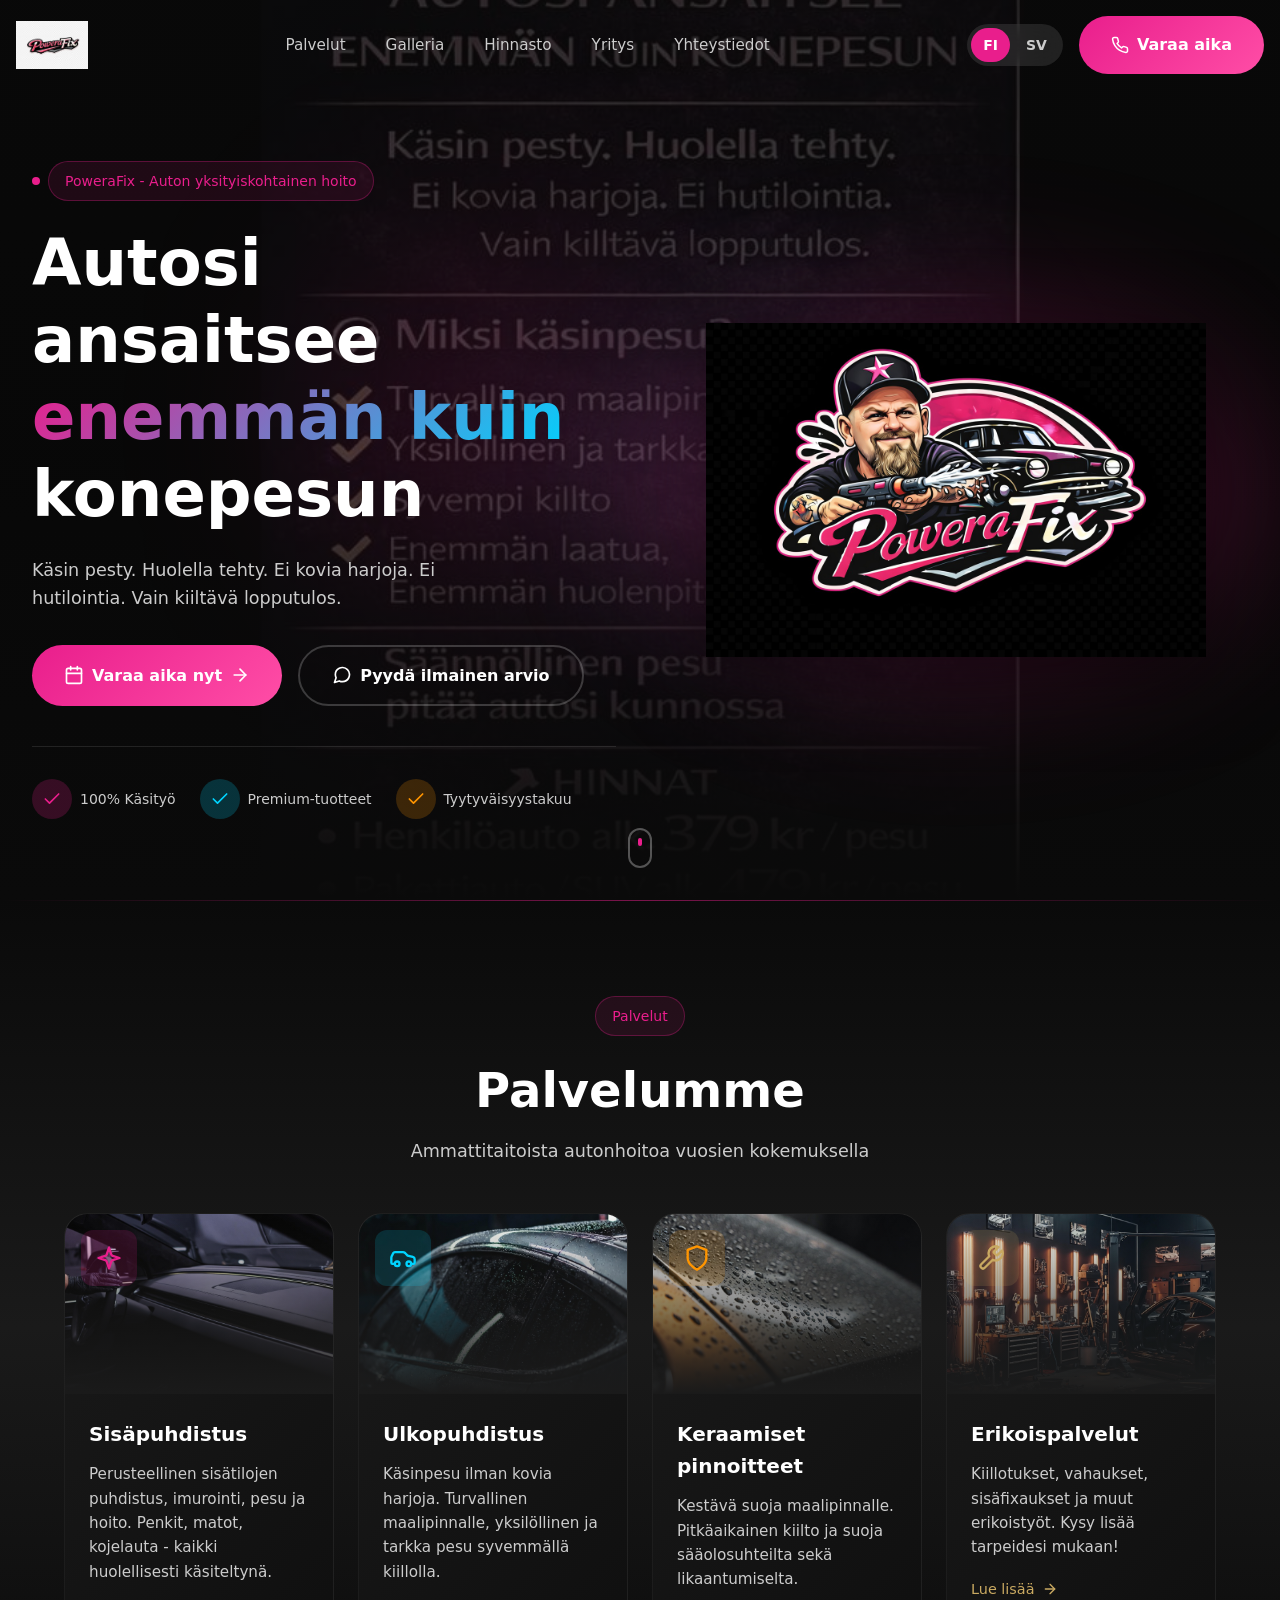
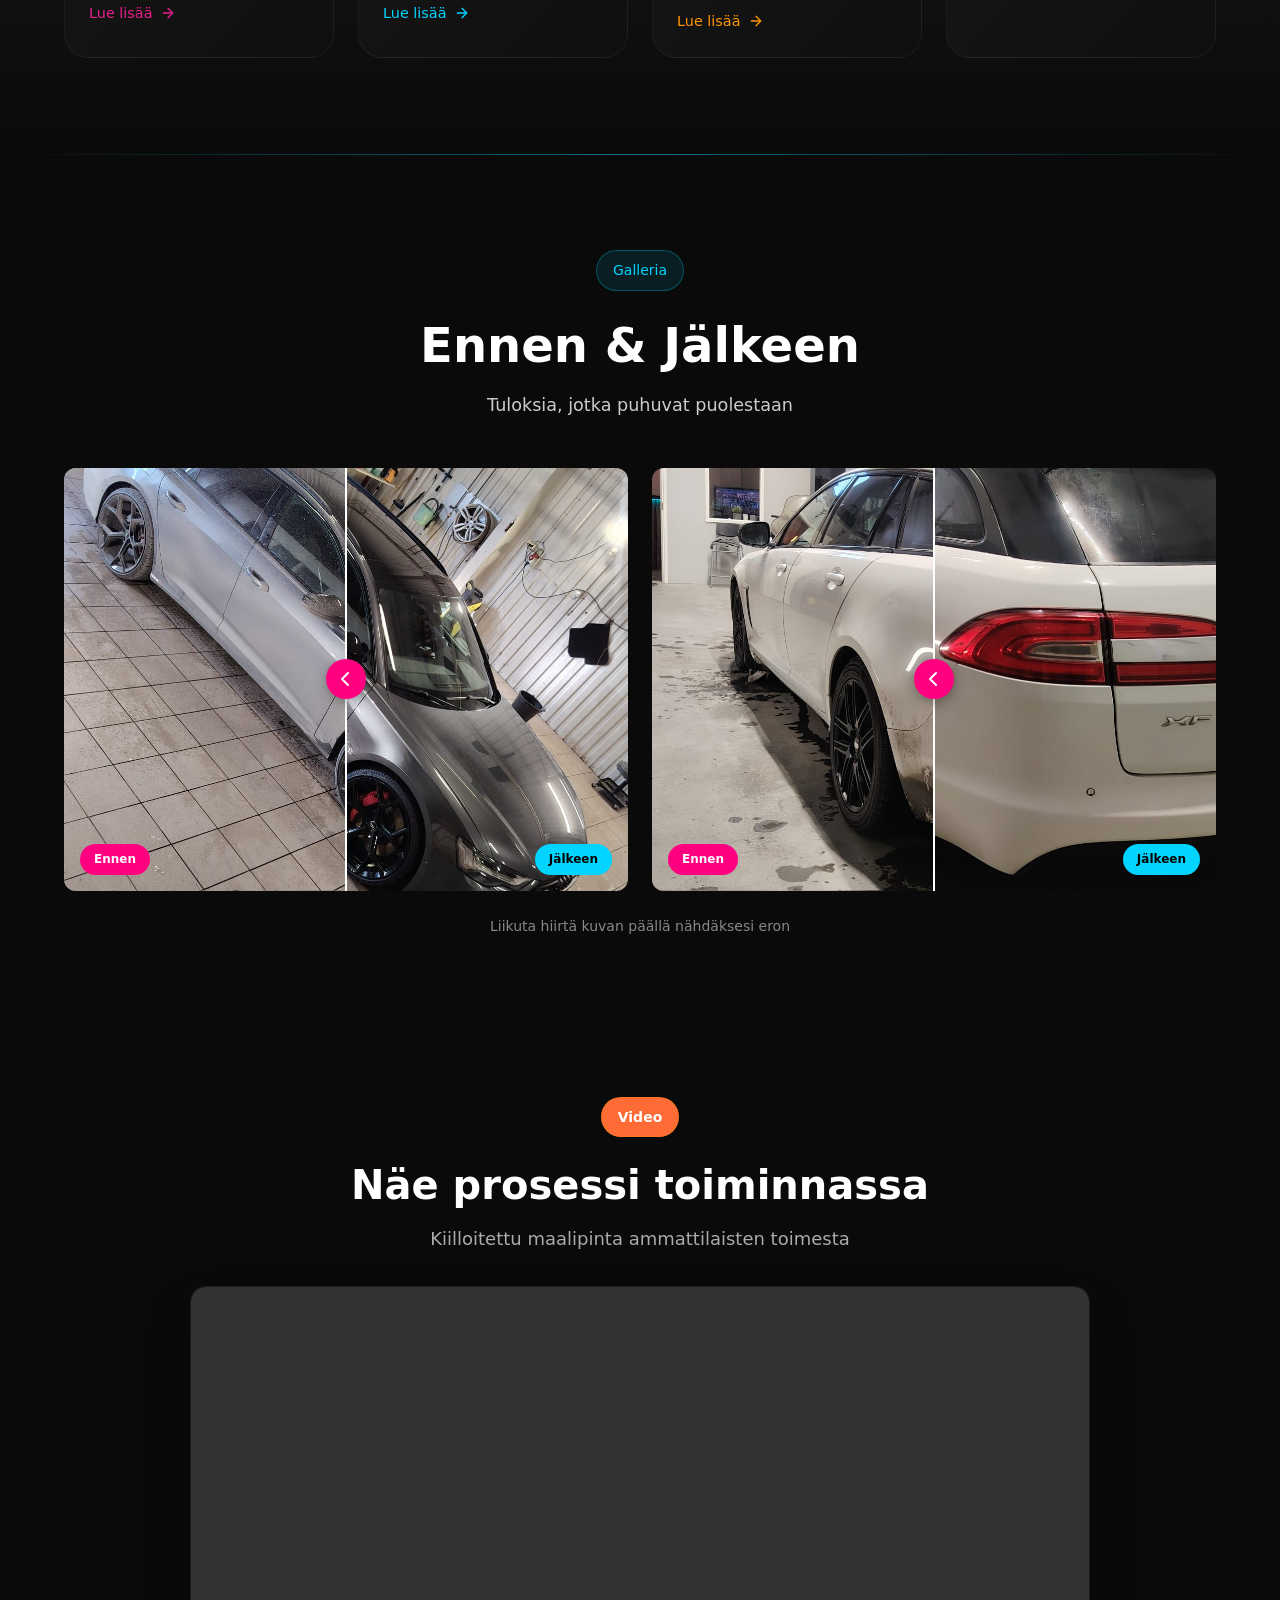
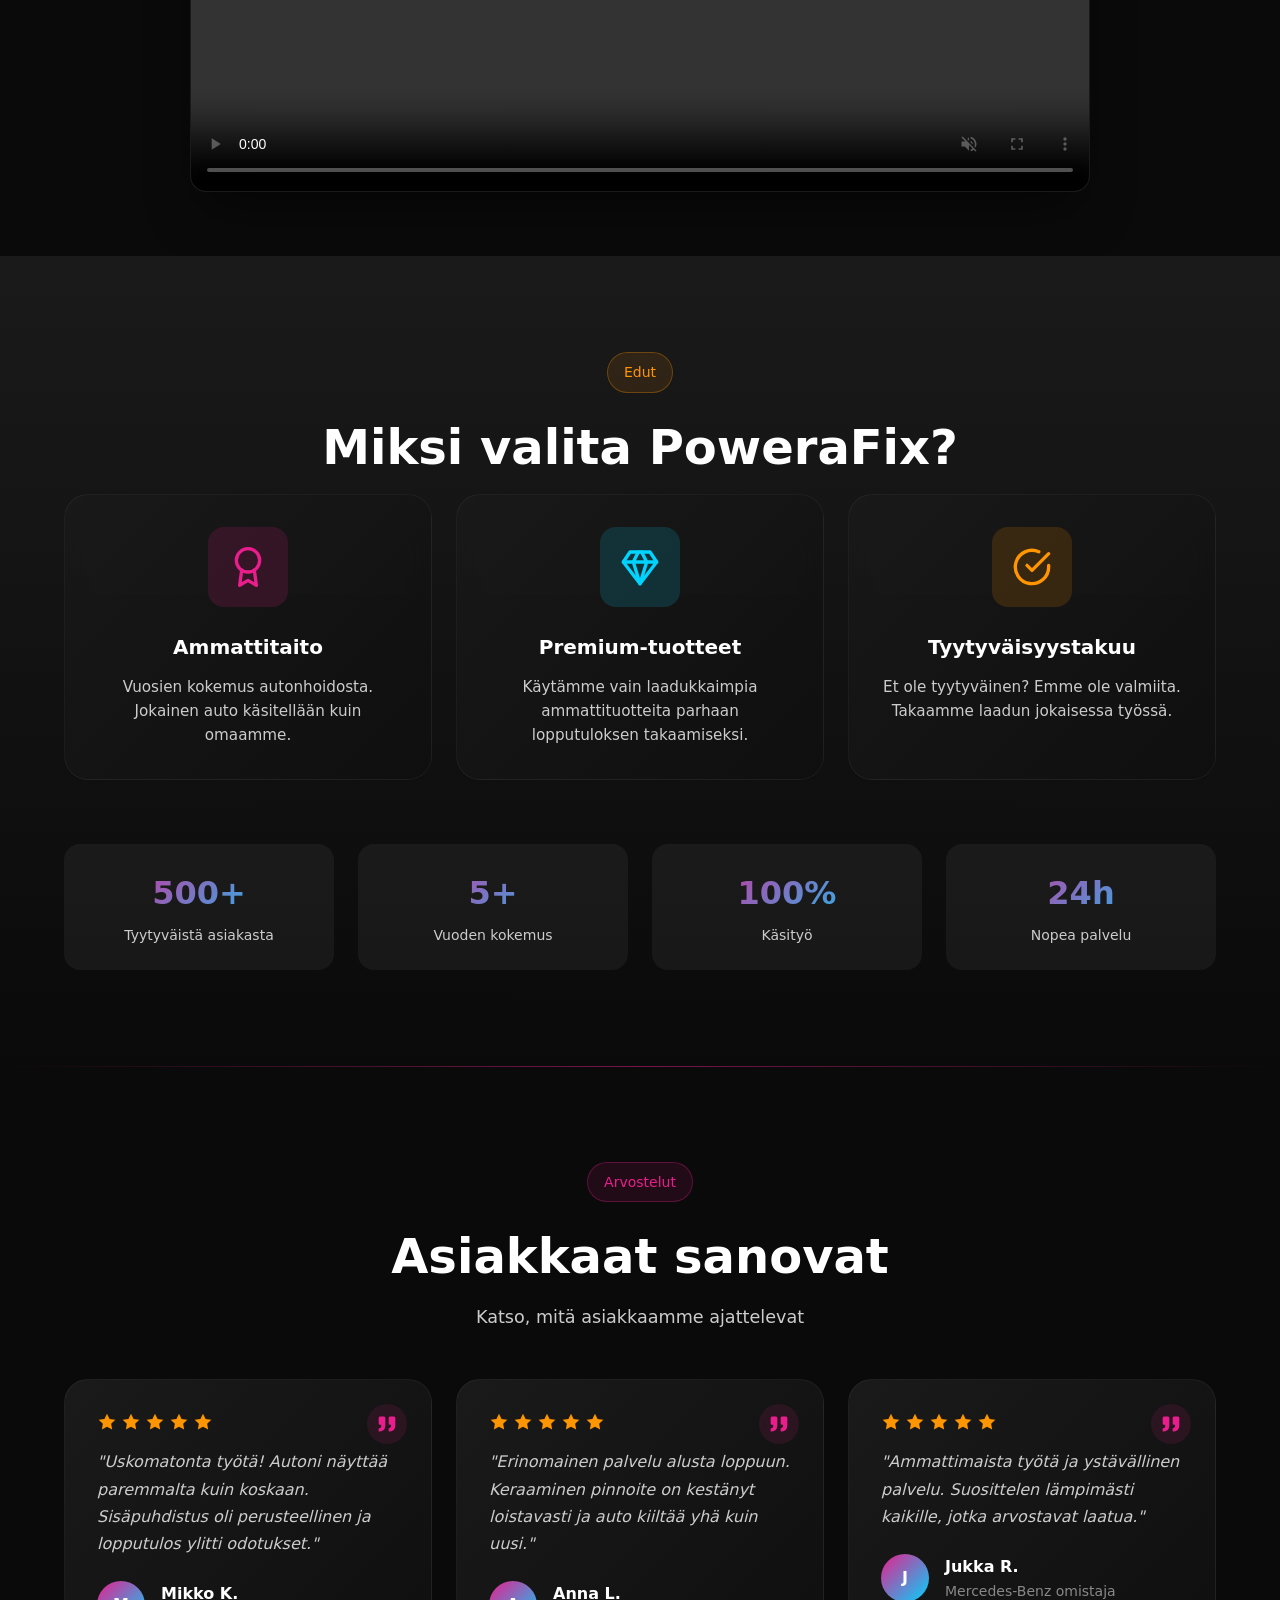
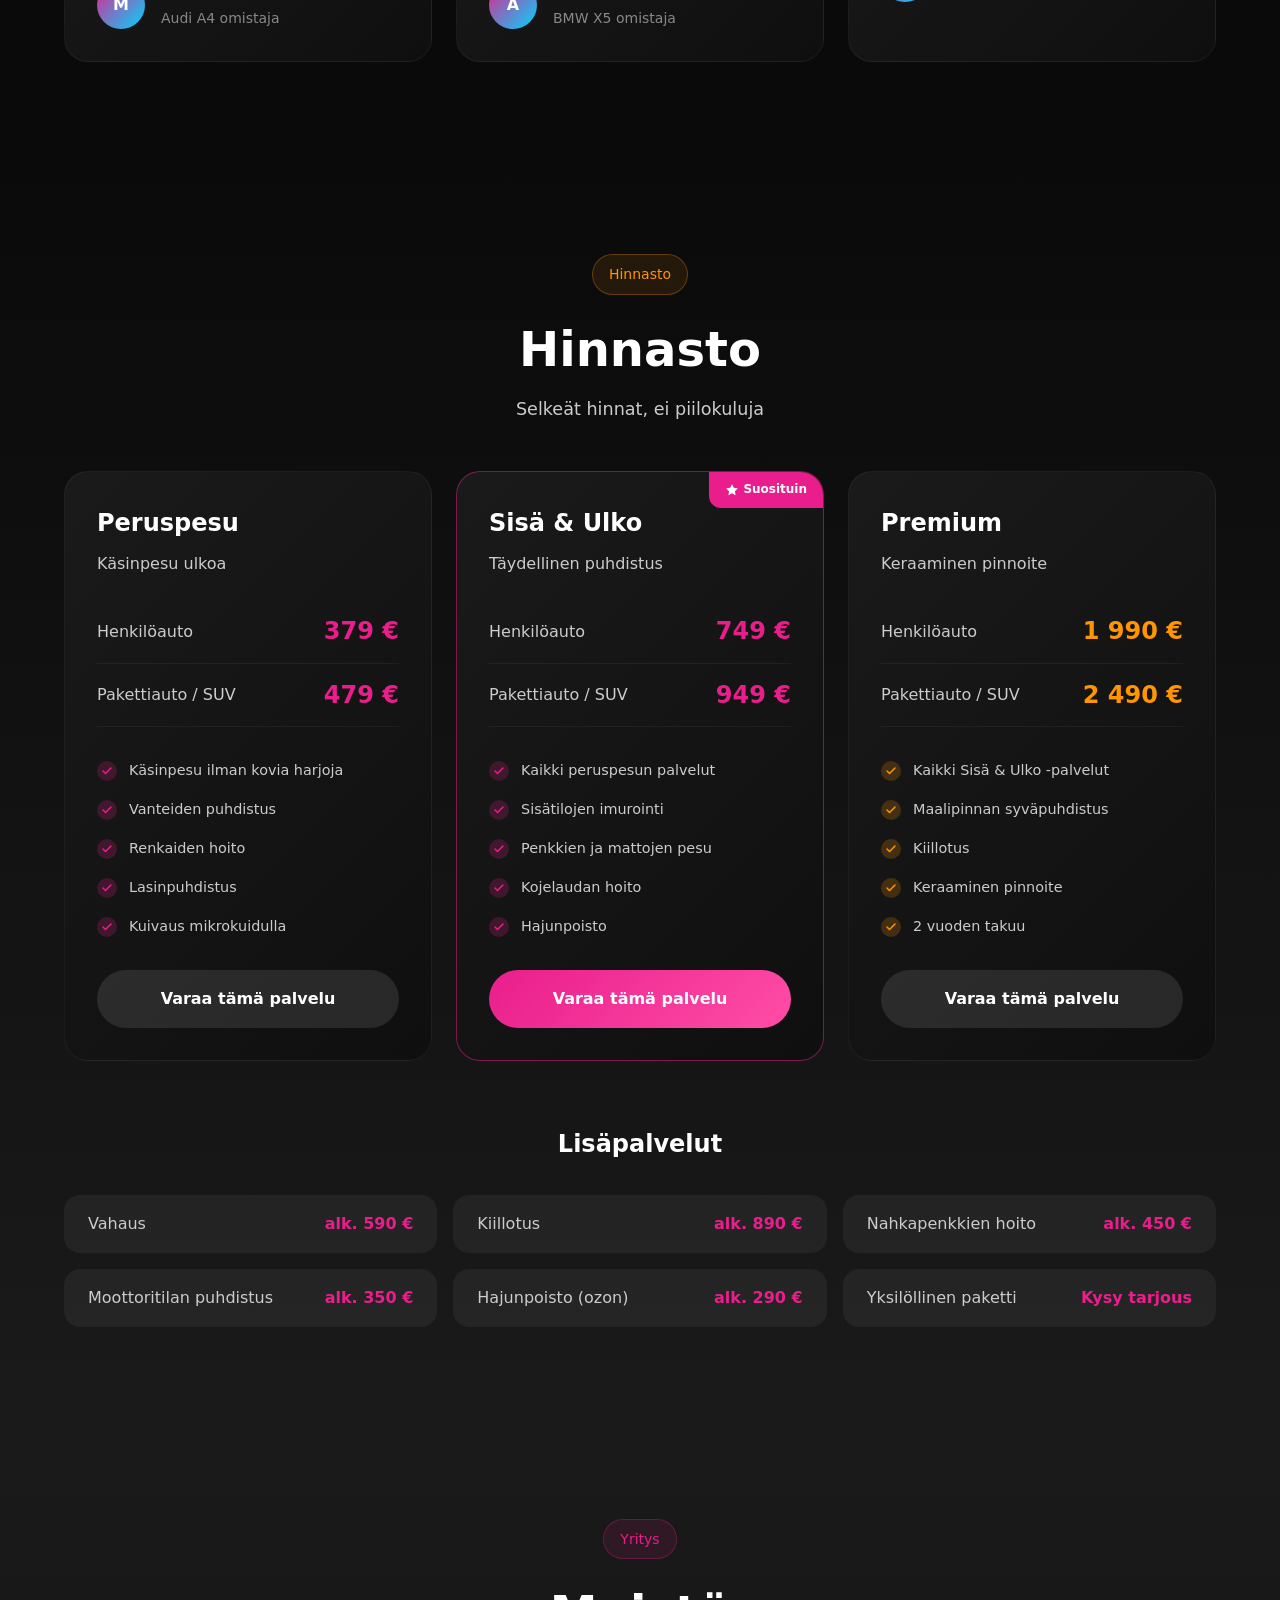
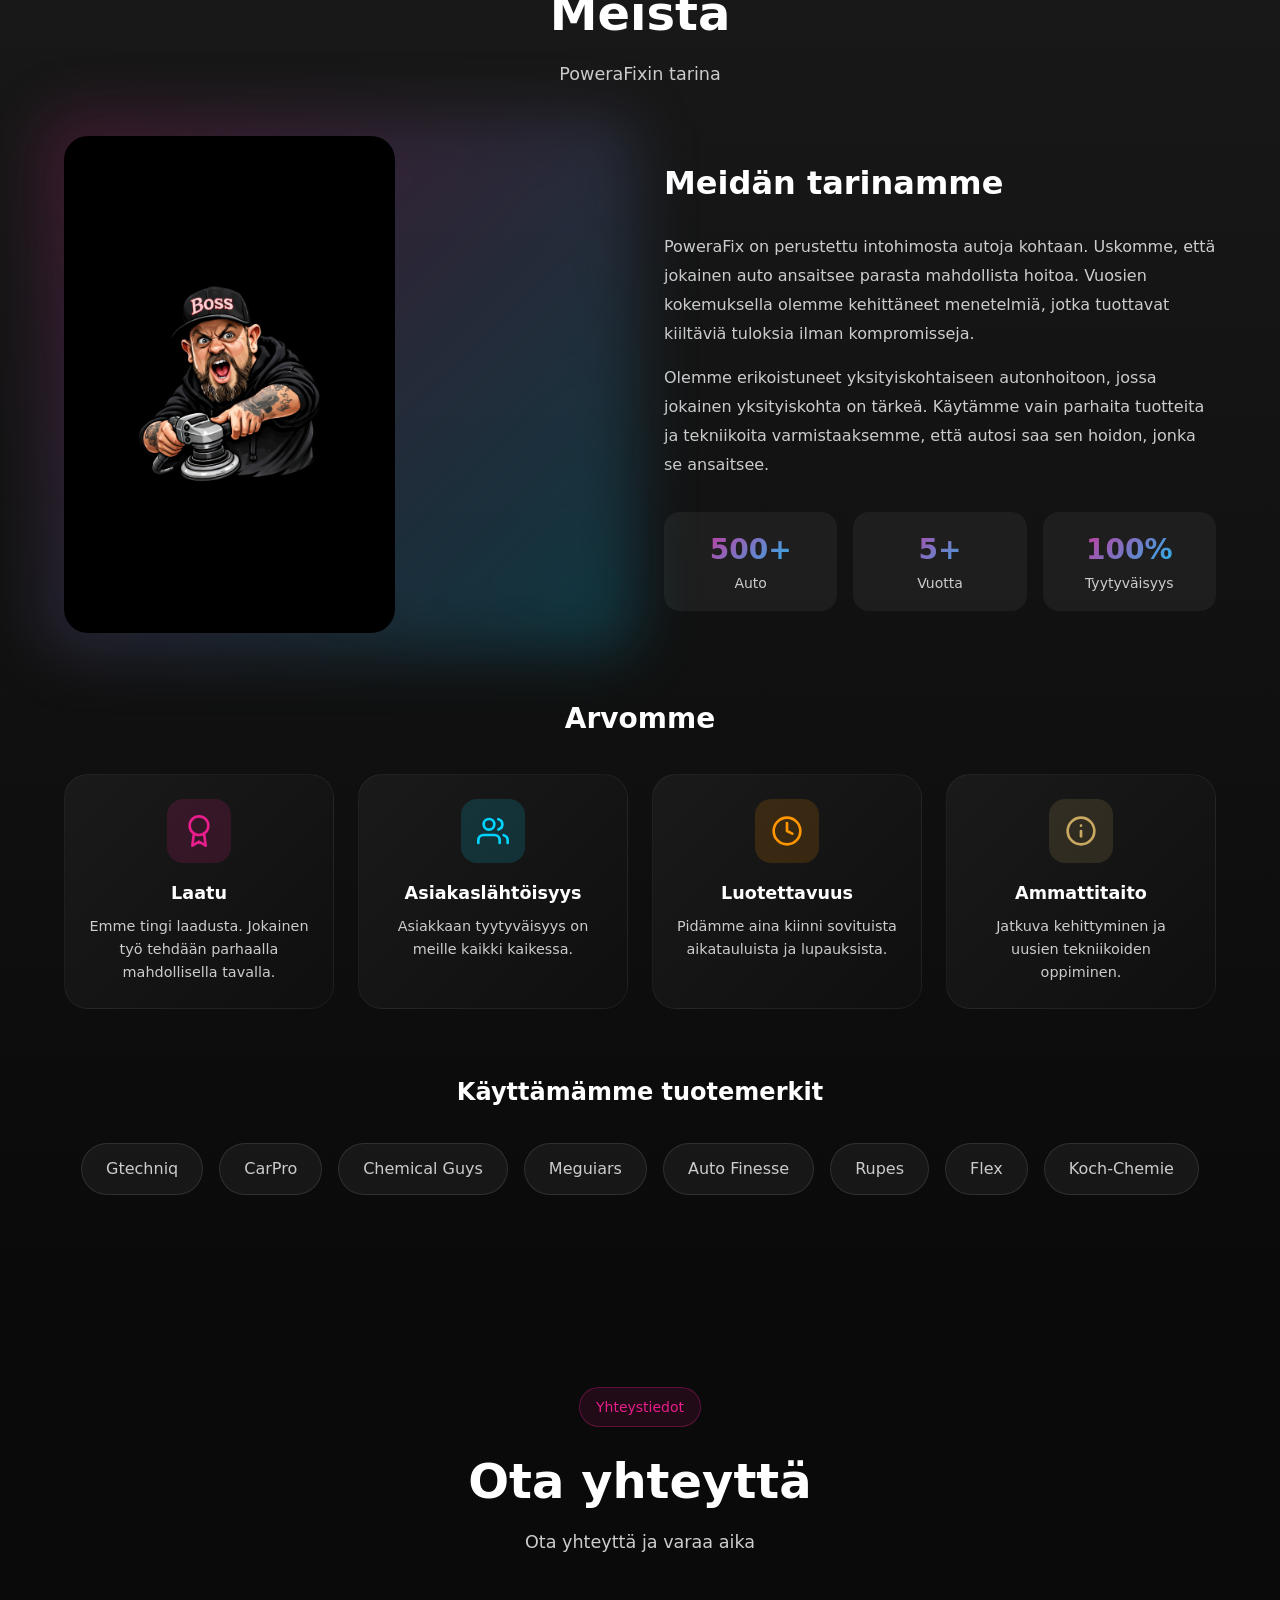
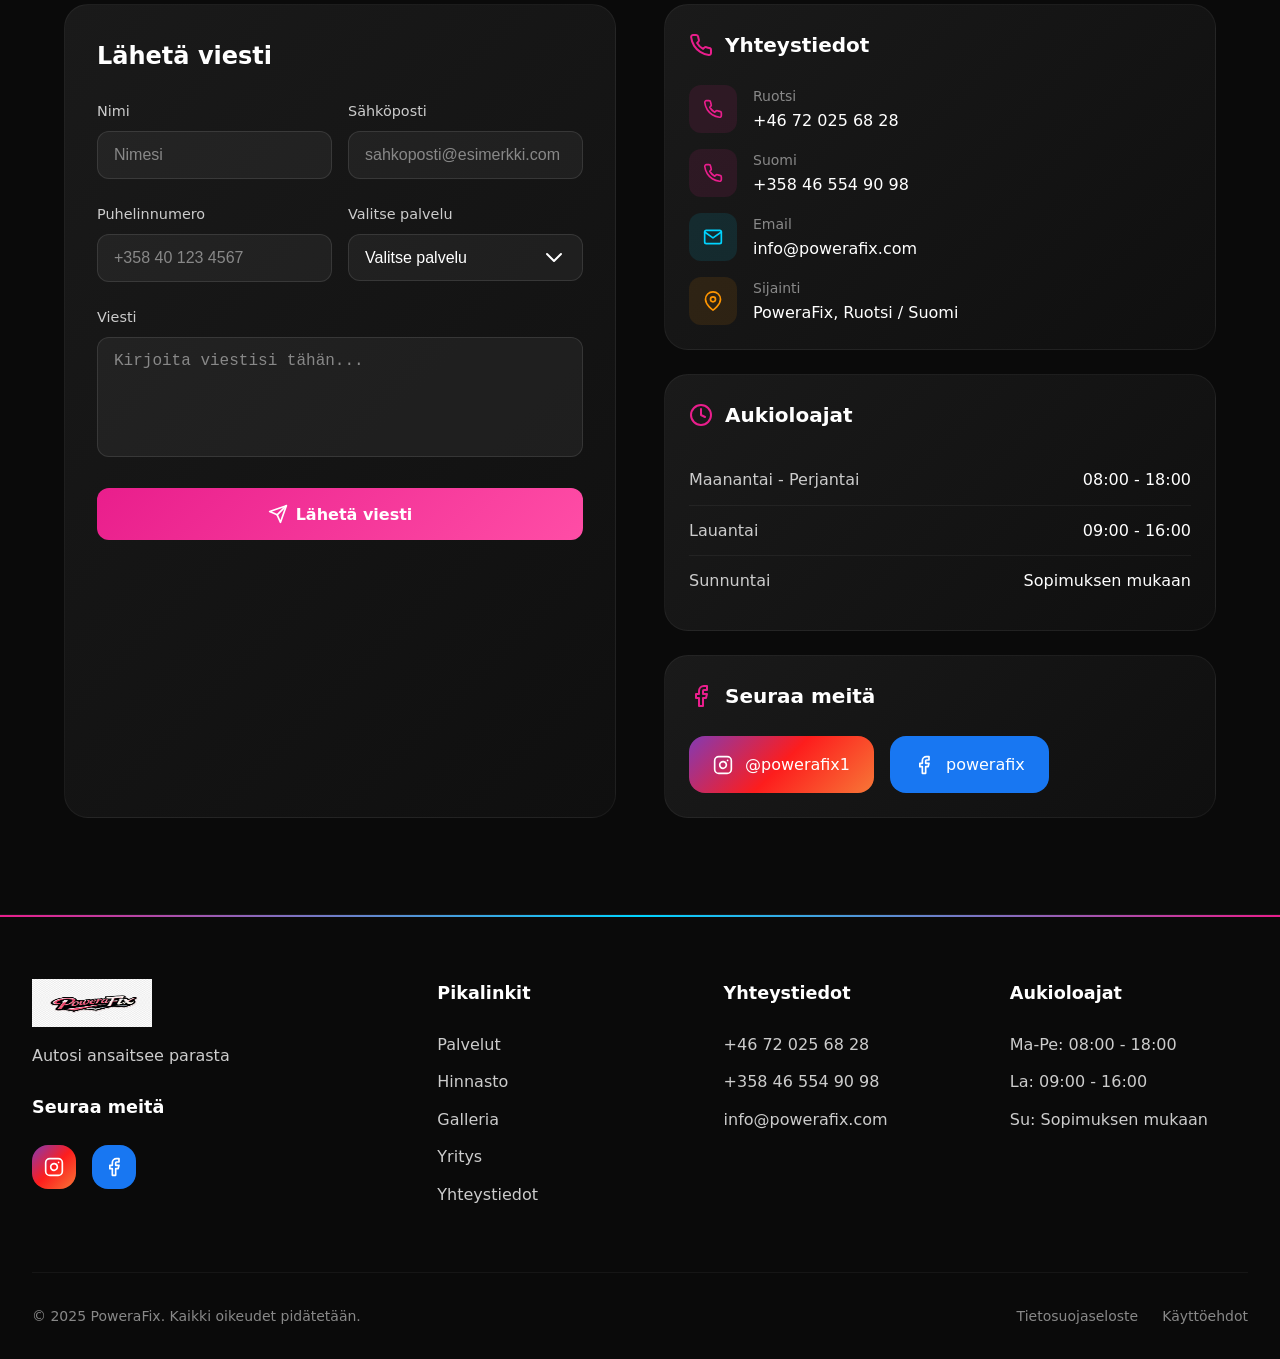
==== index.html @ c65c779c "Initial commit" ====
<!DOCTYPE html>
<html lang="fi">
<head>
    <!-- ============================================
         POWERAFIX - AUTO DETAILING
         Finnish Homepage
         ============================================ -->
    <meta charset="UTF-8">
    <meta name="viewport" content="width=device-width, initial-scale=1.0">
    
    <!-- SEO Meta Tags -->
    <title>PoweraFix | Auton yksityiskohtainen hoito - Käsinpesu & Pinnoitteet</title>
    <meta name="description" content="PoweraFix tarjoaa ammattitaitoista autonhoitoa: käsinpesu, sisäpuhdistus, keraamiset pinnoitteet ja kiillotus. Autosi ansaitsee parasta!">
    <meta name="keywords" content="autonpesu, autonhoito, detailing, käsinpesu, keraaminen pinnoite, kiillotus, sisäpuhdistus">
    <meta name="author" content="PoweraFix">
    <meta name="robots" content="index, follow">
    
    <!-- Canonical URL -->
    <link rel="canonical" href="https://powerafix.com/">
    
    <!-- Open Graph / Facebook -->
    <meta property="og:type" content="website">
    <meta property="og:url" content="https://powerafix.com/">
    <meta property="og:title" content="PoweraFix | Auton yksityiskohtainen hoito">
    <meta property="og:description" content="Käsin pesty. Huolella tehty. Ei kovia harjoja. Vain kiiltävä lopputulos.">
    <meta property="og:image" content="https://powerafix.com/images/powerafix-logo.png">
    
    <!-- Twitter -->
    <meta property="twitter:card" content="summary_large_image">
    <meta property="twitter:url" content="https://powerafix.com/">
    <meta property="twitter:title" content="PoweraFix | Auton yksityiskohtainen hoito">
    <meta property="twitter:description" content="Käsin pesty. Huolella tehty. Ei kovia harjoja. Vain kiiltävä lopputulos.">
    <meta property="twitter:image" content="https://powerafix.com/images/powerafix-logo.png">
    
    <!-- Favicon -->
    <link rel="icon" type="image/png" href="images/6EkLV.jpg">
    
    <!-- Styles -->
    <link rel="stylesheet" href="css/style.css">
    
    <!-- Schema.org LocalBusiness Markup -->
    <script type="application/ld+json">
    {
        "@context": "https://schema.org",
        "@type": "AutoRepair",
        "name": "PoweraFix",
        "description": "Auton yksityiskohtainen hoito ja detailing-palvelut",
        "url": "https://powerafix.com",
        "telephone": ["+46-72-025-68-28", "+358-46-554-90-98"],
        "email": "info@powerafix.com",
        "address": {
            "@type": "PostalAddress",
            "addressCountry": "SE"
        },
        "openingHours": ["Mo-Fr 08:00-18:00", "Sa 09:00-16:00"],
        "priceRange": "€€",
        "image": "https://powerafix.com/images/powerafix-logo.png"
    }
    </script>
</head>
<body>
    <!-- ============================================
         HEADER & NAVIGATION
         ============================================ -->
    <header class="header" id="header">
        <div class="header-inner">
            <!-- Logo -->
            <a href="index.html" class="logo" aria-label="PoweraFix Etusivu">
                <img src="images/powerafix-logo.png" alt="PoweraFix logo" width="120" height="48" loading="eager">
            </a>
            
            <!-- Desktop Navigation -->
            <nav class="nav-desktop" aria-label="Päänavigaatio">
                <a href="#palvelut" class="nav-link">Palvelut</a>
                <a href="#galleria" class="nav-link">Galleria</a>
                <a href="#hinnasto" class="nav-link">Hinnasto</a>
                <a href="#yritys" class="nav-link">Yritys</a>
                <a href="#yhteystiedot" class="nav-link">Yhteystiedot</a>
            </nav>
            
            <!-- Header Actions -->
            <div class="header-actions">
                <!-- Language Switcher -->
                <div class="lang-switcher" role="group" aria-label="Kielivalinta">
                    <a href="index.html" class="lang-btn active" aria-current="page" lang="fi">FI</a>
                    <a href="sv/index.html" class="lang-btn" lang="sv">SV</a>
                </div>
                
                <!-- CTA Button -->
                <a href="#yhteystiedot" class="btn btn-primary btn-book">
                    <svg xmlns="http://www.w3.org/2000/svg" width="18" height="18" viewBox="0 0 24 24" fill="none" stroke="currentColor" stroke-width="2" stroke-linecap="round" stroke-linejoin="round" aria-hidden="true"><path d="M22 16.92v3a2 2 0 0 1-2.18 2 19.79 19.79 0 0 1-8.63-3.07 19.5 19.5 0 0 1-6-6 19.79 19.79 0 0 1-3.07-8.67A2 2 0 0 1 4.11 2h3a2 2 0 0 1 2 1.72 12.84 12.84 0 0 0 .7 2.81 2 2 0 0 1-.45 2.11L8.09 9.91a16 16 0 0 0 6 6l1.27-1.27a2 2 0 0 1 2.11-.45 12.84 12.84 0 0 0 2.81.7A2 2 0 0 1 22 16.92z"/></svg>
                    Varaa aika
                </a>
                
                <!-- Mobile Menu Toggle -->
                <button class="menu-toggle" id="menuToggle" aria-label="Avaa valikko" aria-expanded="false" aria-controls="mobileMenu">
                    <svg xmlns="http://www.w3.org/2000/svg" width="24" height="24" viewBox="0 0 24 24" fill="none" stroke="currentColor" stroke-width="2" stroke-linecap="round" stroke-linejoin="round" aria-hidden="true"><line x1="3" y1="12" x2="21" y2="12"/><line x1="3" y1="6" x2="21" y2="6"/><line x1="3" y1="18" x2="21" y2="18"/></svg>
                </button>
            </div>
        </div>
    </header>
    
    <!-- Mobile Menu -->
    <div class="mobile-menu" id="mobileMenu" role="dialog" aria-label="Mobiilivalikko" aria-modal="true">
        <button class="mobile-menu-close" id="menuClose" aria-label="Sulje valikko">
            <svg xmlns="http://www.w3.org/2000/svg" width="32" height="32" viewBox="0 0 24 24" fill="none" stroke="currentColor" stroke-width="2" stroke-linecap="round" stroke-linejoin="round" aria-hidden="true"><line x1="18" y1="6" x2="6" y2="18"/><line x1="6" y1="6" x2="18" y2="18"/></svg>
        </button>
        <nav aria-label="Mobiilinavigaatio">
            <a href="#palvelut" class="mobile-nav-link">Palvelut</a>
            <a href="#galleria" class="mobile-nav-link">Galleria</a>
            <a href="#hinnasto" class="mobile-nav-link">Hinnasto</a>
            <a href="#yritys" class="mobile-nav-link">Yritys</a>
            <a href="#yhteystiedot" class="mobile-nav-link">Yhteystiedot</a>
        </nav>
        <a href="#yhteystiedot" class="btn btn-primary">
            <svg xmlns="http://www.w3.org/2000/svg" width="20" height="20" viewBox="0 0 24 24" fill="none" stroke="currentColor" stroke-width="2" stroke-linecap="round" stroke-linejoin="round" aria-hidden="true"><path d="M22 16.92v3a2 2 0 0 1-2.18 2 19.79 19.79 0 0 1-8.63-3.07 19.5 19.5 0 0 1-6-6 19.79 19.79 0 0 1-3.07-8.67A2 2 0 0 1 4.11 2h3a2 2 0 0 1 2 1.72 12.84 12.84 0 0 0 .7 2.81 2 2 0 0 1-.45 2.11L8.09 9.91a16 16 0 0 0 6 6l1.27-1.27a2 2 0 0 1 2.11-.45 12.84 12.84 0 0 0 2.81.7A2 2 0 0 1 22 16.92z"/></svg>
            Varaa aika
        </a>
    </div>

    <main>
        <!-- ============================================
             HERO SECTION
             ============================================ -->
        <section class="hero" id="etusivu" aria-label="Etusivu">
            <!-- Background Image -->
            <div class="hero-bg">
                <img src="images/powerafix-banner.jpg" alt="" loading="eager" aria-hidden="true">
            </div>
            <div class="hero-overlay" aria-hidden="true"></div>
            
            <!-- Decorative Glows -->
            <div class="hero-glow hero-glow-1" aria-hidden="true"></div>
            <div class="hero-glow hero-glow-2" aria-hidden="true"></div>
            
            <!-- Content -->
            <div class="hero-content">
                <div class="hero-text">
                    <!-- Badge -->
                    <div class="hero-badge">
                        <span class="hero-badge-dot" aria-hidden="true"></span>
                        <span class="badge badge-pink">PoweraFix - Auton yksityiskohtainen hoito</span>
                    </div>
                    
                    <!-- Title -->
                    <h1 class="hero-title">
                        Autosi ansaitsee<br>
                        <span class="gradient-text">enemmän kuin</span><br>
                        konepesun
                    </h1>
                    
                    <!-- Description -->
                    <p class="hero-description">
                        Käsin pesty. Huolella tehty. Ei kovia harjoja. Ei hutilointia. Vain kiiltävä lopputulos.
                    </p>
                    
                    <!-- Buttons -->
                    <div class="hero-buttons">
                        <a href="#yhteystiedot" class="btn btn-primary">
                            <svg xmlns="http://www.w3.org/2000/svg" width="20" height="20" viewBox="0 0 24 24" fill="none" stroke="currentColor" stroke-width="2" stroke-linecap="round" stroke-linejoin="round" aria-hidden="true"><rect x="3" y="4" width="18" height="18" rx="2" ry="2"/><line x1="16" y1="2" x2="16" y2="6"/><line x1="8" y1="2" x2="8" y2="6"/><line x1="3" y1="10" x2="21" y2="10"/></svg>
                            Varaa aika nyt
                            <svg xmlns="http://www.w3.org/2000/svg" width="20" height="20" viewBox="0 0 24 24" fill="none" stroke="currentColor" stroke-width="2" stroke-linecap="round" stroke-linejoin="round" aria-hidden="true"><line x1="5" y1="12" x2="19" y2="12"/><polyline points="12 5 19 12 12 19"/></svg>
                        </a>
                        <a href="#hinnasto" class="btn btn-outline">
                            <svg xmlns="http://www.w3.org/2000/svg" width="20" height="20" viewBox="0 0 24 24" fill="none" stroke="currentColor" stroke-width="2" stroke-linecap="round" stroke-linejoin="round" aria-hidden="true"><path d="M21 11.5a8.38 8.38 0 0 1-.9 3.8 8.5 8.5 0 0 1-7.6 4.7 8.38 8.38 0 0 1-3.8-.9L3 21l1.9-5.7a8.38 8.38 0 0 1-.9-3.8 8.5 8.5 0 0 1 4.7-7.6 8.38 8.38 0 0 1 3.8-.9h.5a8.48 8.48 0 0 1 8 8v.5z"/></svg>
                            Pyydä ilmainen arvio
                        </a>
                    </div>
                    
                    <!-- Trust Badges -->
                    <div class="hero-trust">
                        <div class="trust-item">
                            <div class="trust-icon pink" aria-hidden="true">
                                <svg xmlns="http://www.w3.org/2000/svg" width="20" height="20" viewBox="0 0 24 24" fill="none" stroke="currentColor" stroke-width="2" stroke-linecap="round" stroke-linejoin="round"><polyline points="20 6 9 17 4 12"/></svg>
                            </div>
                            <span class="trust-text">100% Käsityö</span>
                        </div>
                        <div class="trust-item">
                            <div class="trust-icon cyan" aria-hidden="true">
                                <svg xmlns="http://www.w3.org/2000/svg" width="20" height="20" viewBox="0 0 24 24" fill="none" stroke="currentColor" stroke-width="2" stroke-linecap="round" stroke-linejoin="round"><polyline points="20 6 9 17 4 12"/></svg>
                            </div>
                            <span class="trust-text">Premium-tuotteet</span>
                        </div>
                        <div class="trust-item">
                            <div class="trust-icon orange" aria-hidden="true">
                                <svg xmlns="http://www.w3.org/2000/svg" width="20" height="20" viewBox="0 0 24 24" fill="none" stroke="currentColor" stroke-width="2" stroke-linecap="round" stroke-linejoin="round"><polyline points="20 6 9 17 4 12"/></svg>
                            </div>
                            <span class="trust-text">Tyytyväisyystakuu</span>
                        </div>
                    </div>
                </div>
                
                <!-- Hero Image (Desktop) -->
                <div class="hero-image" aria-hidden="true">
                    <img src="images/axhzu.jpg" alt="PoweraFix" width="500" height="300" loading="lazy">
                </div>
            </div>
            
            <!-- Scroll Indicator -->
            <div class="hero-scroll" aria-hidden="true">
                <div class="scroll-indicator">
                    <div class="scroll-dot"></div>
                </div>
            </div>
        </section>

        <!-- ============================================
             SERVICES SECTION
             ============================================ -->
        <section class="section services" id="palvelut" aria-labelledby="palvelut-otsikko">
            <div class="container">
                <!-- Section Header -->
                <span class="badge badge-pink" style="display: block; width: fit-content; margin: 0 auto 1rem;">Palvelut</span>
                <h2 id="palvelut-otsikko" class="section-title">Palvelumme</h2>
                <p class="section-subtitle">Ammattitaitoista autonhoitoa vuosien kokemuksella</p>
                
                <!-- Service Cards -->
                <div class="grid-4">
                    <!-- Service 1: Sisäpuhdistus -->
                    <article class="service-card card-hover">
                        <div class="service-card-image" style="background-image: url('images/sisa.jpg'); background-size: cover; background-position: center;">
                            <div class="service-icon pink" aria-hidden="true">
                                <svg xmlns="http://www.w3.org/2000/svg" width="28" height="28" viewBox="0 0 24 24" fill="none" stroke="currentColor" stroke-width="2" stroke-linecap="round" stroke-linejoin="round"><path d="m12 3-1.912 5.813a2 2 0 0 1-1.275 1.275L3 12l5.813 1.912a2 2 0 0 1 1.275 1.275L12 21l1.912-5.813a2 2 0 0 1 1.275-1.275L21 12l-5.813-1.912a2 2 0 0 1-1.275-1.275L12 3Z"/></svg>
                            </div>
                        </div>
                        <div class="service-card-content">
                            <h3 class="service-card-title">Sisäpuhdistus</h3>
                            <p class="service-card-description">Perusteellinen sisätilojen puhdistus, imurointi, pesu ja hoito. Penkit, matot, kojelauta - kaikki huolellisesti käsiteltynä.</p>
                            <a href="#yhteystiedot" class="service-card-link pink">
                                Lue lisää
                                <svg xmlns="http://www.w3.org/2000/svg" width="16" height="16" viewBox="0 0 24 24" fill="none" stroke="currentColor" stroke-width="2" stroke-linecap="round" stroke-linejoin="round" aria-hidden="true"><line x1="5" y1="12" x2="19" y2="12"/><polyline points="12 5 19 12 12 19"/></svg>
                            </a>
                        </div>
                    </article>
                    
                    <!-- Service 2: Ulkopuhdistus -->
                    <article class="service-card card-hover">
                        <div class="service-card-image" style="background-image: url('images/ulko.jpg'); background-size: cover; background-position: center;">
                            <div class="service-icon cyan" aria-hidden="true">
                                <svg xmlns="http://www.w3.org/2000/svg" width="28" height="28" viewBox="0 0 24 24" fill="none" stroke="currentColor" stroke-width="2" stroke-linecap="round" stroke-linejoin="round"><path d="M19 17h2c.6 0 1-.4 1-1v-3c0-.9-.7-1.7-1.5-1.9C18.7 10.6 16 10 16 10s-1.3-1.4-2.2-2.3c-.5-.4-1.1-.7-1.8-.7H5c-.6 0-1.1.4-1.4.9l-1.4 2.9A3.7 3.7 0 0 0 2 12v4c0 .6.4 1 1 1h2"/><circle cx="7" cy="17" r="2"/><circle cx="17" cy="17" r="2"/></svg>
                            </div>
                        </div>
                        <div class="service-card-content">
                            <h3 class="service-card-title">Ulkopuhdistus</h3>
                            <p class="service-card-description">Käsinpesu ilman kovia harjoja. Turvallinen maalipinnalle, yksilöllinen ja tarkka pesu syvemmällä kiillolla.</p>
                            <a href="#yhteystiedot" class="service-card-link cyan">
                                Lue lisää
                                <svg xmlns="http://www.w3.org/2000/svg" width="16" height="16" viewBox="0 0 24 24" fill="none" stroke="currentColor" stroke-width="2" stroke-linecap="round" stroke-linejoin="round" aria-hidden="true"><line x1="5" y1="12" x2="19" y2="12"/><polyline points="12 5 19 12 12 19"/></svg>
                            </a>
                        </div>
                    </article>
                    
                    <!-- Service 3: Keraamiset pinnoitteet -->
                    <article class="service-card card-hover">
                        <div class="service-card-image" style="background-image: url('images/pinnoitus.jpg'); background-size: cover; background-position: center;">
                            <div class="service-icon orange" aria-hidden="true">
                                <svg xmlns="http://www.w3.org/2000/svg" width="28" height="28" viewBox="0 0 24 24" fill="none" stroke="currentColor" stroke-width="2" stroke-linecap="round" stroke-linejoin="round"><path d="M12 22s8-4 8-10V5l-8-3-8 3v7c0 6 8 10 8 10z"/></svg>
                            </div>
                        </div>
                        <div class="service-card-content">
                            <h3 class="service-card-title">Keraamiset pinnoitteet</h3>
                            <p class="service-card-description">Kestävä suoja maalipinnalle. Pitkäaikainen kiilto ja suoja sääolosuhteilta sekä likaantumiselta.</p>
                            <a href="#yhteystiedot" class="service-card-link orange">
                                Lue lisää
                                <svg xmlns="http://www.w3.org/2000/svg" width="16" height="16" viewBox="0 0 24 24" fill="none" stroke="currentColor" stroke-width="2" stroke-linecap="round" stroke-linejoin="round" aria-hidden="true"><line x1="5" y1="12" x2="19" y2="12"/><polyline points="12 5 19 12 12 19"/></svg>
                            </a>
                        </div>
                    </article>
                    
                    <!-- Service 4: Erikoispalvelut -->
                    <article class="service-card card-hover">
                        <div class="service-card-image" style="background-image: url('images/erikois.jpg'); background-size: cover; background-position: center;">
                            <div class="service-icon gold" aria-hidden="true">
                                <svg xmlns="http://www.w3.org/2000/svg" width="28" height="28" viewBox="0 0 24 24" fill="none" stroke="currentColor" stroke-width="2" stroke-linecap="round" stroke-linejoin="round"><path d="M14.7 6.3a1 1 0 0 0 0 1.4l1.6 1.6a1 1 0 0 0 1.4 0l3.77-3.77a6 6 0 0 1-7.94 7.94l-6.91 6.91a2.12 2.12 0 0 1-3-3l6.91-6.91a6 6 0 0 1 7.94-7.94l-3.76 3.76z"/></svg>
                            </div>
                        </div>
                        <div class="service-card-content">
                            <h3 class="service-card-title">Erikoispalvelut</h3>
                            <p class="service-card-description">Kiillotukset, vahaukset, sisäfixaukset ja muut erikoistyöt. Kysy lisää tarpeidesi mukaan!</p>
                            <a href="#yhteystiedot" class="service-card-link gold">
                                Lue lisää
                                <svg xmlns="http://www.w3.org/2000/svg" width="16" height="16" viewBox="0 0 24 24" fill="none" stroke="currentColor" stroke-width="2" stroke-linecap="round" stroke-linejoin="round" aria-hidden="true"><line x1="5" y1="12" x2="19" y2="12"/><polyline points="12 5 19 12 12 19"/></svg>
                            </a>
                        </div>
                    </article>
                </div>
            </div>
        </section>

        <!-- ============================================
             GALLERY SECTION - BEFORE/AFTER
             ============================================ -->
        <section class="section gallery" id="galleria" aria-labelledby="galleria-otsikko">
            <div class="container">
                <span class="badge badge-cyan" style="display: block; width: fit-content; margin: 0 auto 1rem;">Galleria</span>
                <h2 id="galleria-otsikko" class="section-title">Ennen & Jälkeen</h2>
                <p class="section-subtitle">Tuloksia, jotka puhuvat puolestaan</p>
                
            <div class="grid-2" style="display: grid; grid-template-columns: repeat(2, 1fr); gap: 1.5rem; max-width: 1200px; margin: 0 auto;">
    
    <!-- Before/After 1 -->
    <div class="before-after-container" data-before-after style="position: relative; border-radius: 12px; overflow: hidden; aspect-ratio: 4/3; background: #1a1a1a; cursor: col-resize; user-select: none;">
        
        <!-- Jälkeen (taustakuva) -->
        <div class="before-after-image" style="position: absolute; inset: 0;">
            <img src="images/auto1-jalkeen.jpeg" alt="Auton lopputulos" loading="lazy" style="width: 100%; height: 100%; object-fit: cover; object-position: center; display: block;">
        </div>
        
        <!-- Ennen (liukuva päällä) -->
        <div class="before-after-before" style="position: absolute; inset: 0; clip-path: inset(0 50% 0 0);">
            <img src="images/auto1-ennen.jpeg" alt="Auto ennen puhdistusta" loading="lazy" style="width: 100%; height: 100%; object-fit: cover; object-position: center; display: block;">
        </div>
        
        <!-- Liukusäädin -->
        <div class="before-after-slider" style="position: absolute; top: 0; bottom: 0; left: 50%; width: 2px; background: white; transform: translateX(-50%); z-index: 10;">
            <div class="before-after-handle" style="position: absolute; top: 50%; left: 50%; transform: translate(-50%, -50%); width: 40px; height: 40px; background: #ff0080; border-radius: 50%; display: flex; align-items: center; justify-content: center; box-shadow: 0 4px 12px rgba(0,0,0,0.3);">
                <svg xmlns="http://www.w3.org/2000/svg" width="20" height="20" viewBox="0 0 24 24" fill="none" stroke="white" stroke-width="2" stroke-linecap="round" stroke-linejoin="round" aria-hidden="true" style="margin-left: -2px;">
                    <polyline points="15 18 9 12 15 6"/>
                </svg>
            </div>
        </div>
        
        <!-- Labelit -->
        <span class="before-after-label before" style="position: absolute; bottom: 1rem; left: 1rem; background: #ff0080; color: white; padding: 0.35rem 0.875rem; border-radius: 20px; font-size: 0.75rem; font-weight: 600; z-index: 5; pointer-events: none;">Ennen</span>
        <span class="before-after-label after" style="position: absolute; bottom: 1rem; right: 1rem; background: #00d4ff; color: black; padding: 0.35rem 0.875rem; border-radius: 20px; font-size: 0.75rem; font-weight: 600; z-index: 5; pointer-events: none;">Jälkeen</span>
    </div>

    <!-- Before/After 2 -->
    <div class="before-after-container" data-before-after style="position: relative; border-radius: 12px; overflow: hidden; aspect-ratio: 4/3; background: #1a1a1a; cursor: col-resize; user-select: none;">
        
        <div class="before-after-image" style="position: absolute; inset: 0;">
            <img src="images/auto2-jalkeen.jpeg" alt="Auton lopputulos" loading="lazy" style="width: 100%; height: 100%; object-fit: cover; object-position: center; display: block;">
        </div>
        
        <div class="before-after-before" style="position: absolute; inset: 0; clip-path: inset(0 50% 0 0);">
            <img src="images/auto2-ennen.jpeg" alt="Auto ennen puhdistusta" loading="lazy" style="width: 100%; height: 100%; object-fit: cover; object-position: center; display: block;">
        </div>
        
        <div class="before-after-slider" style="position: absolute; top: 0; bottom: 0; left: 50%; width: 2px; background: white; transform: translateX(-50%); z-index: 10;">
            <div class="before-after-handle" style="position: absolute; top: 50%; left: 50%; transform: translate(-50%, -50%); width: 40px; height: 40px; background: #ff0080; border-radius: 50%; display: flex; align-items: center; justify-content: center; box-shadow: 0 4px 12px rgba(0,0,0,0.3);">
                <svg xmlns="http://www.w3.org/2000/svg" width="20" height="20" viewBox="0 0 24 24" fill="none" stroke="white" stroke-width="2" stroke-linecap="round" stroke-linejoin="round" aria-hidden="true" style="margin-left: -2px;">
                    <polyline points="15 18 9 12 15 6"/>
                </svg>
            </div>
        </div>
        
        <span class="before-after-label before" style="position: absolute; bottom: 1rem; left: 1rem; background: #ff0080; color: white; padding: 0.35rem 0.875rem; border-radius: 20px; font-size: 0.75rem; font-weight: 600; z-index: 5; pointer-events: none;">Ennen</span>
        <span class="before-after-label after" style="position: absolute; bottom: 1rem; right: 1rem; background: #00d4ff; color: black; padding: 0.35rem 0.875rem; border-radius: 20px; font-size: 0.75rem; font-weight: 600; z-index: 5; pointer-events: none;">Jälkeen</span>
    </div>

</div>
                
                <p class="gallery-instruction">Liikuta hiirtä kuvan päällä nähdäksesi eron</p>
            </div>
        </section>

        <!-- ============================================
             VIDEO SECTION
             ============================================ -->
            <section class="section video-section" id="video" aria-labelledby="video-otsikko" style="padding: 4rem 0; background: #0a0a0a;">
                <div class="container" style="max-width: 1200px; margin: 0 auto; padding: 0 1rem;">
                    <span class="badge badge-orange" style="display: block; width: fit-content; margin: 0 auto 1rem; background: #ff6b35; color: white; padding: 0.5rem 1rem; border-radius: 20px; font-size: 0.875rem; font-weight: 600;">Video</span>
                    
                    <h2 id="video-otsikko" class="section-title" style="text-align: center; font-size: 2.5rem; font-weight: 700; color: #fff; margin-bottom: 0.5rem;">Näe prosessi toiminnassa</h2>
                    
                    <p class="section-subtitle" style="text-align: center; color: #aaa; font-size: 1.125rem; margin-bottom: 2rem;">Kiilloitettu maalipinta ammattilaisten toimesta</p>
                    
                    <div class="video-container" style="position: relative; max-width: 900px; margin: 0 auto; border-radius: 16px; overflow: hidden; background: #000; box-shadow: 0 25px 50px -12px rgba(0,0,0,0.5);">
                        <video 
                            autoplay 
                            muted 
                            loop 
                            playsinline
                            controls
                            style="display: block; width: 100%; height: auto; aspect-ratio: 16/9; object-fit: cover;">
                            <source src="images/video.mp4" type="video/mp4">
                            Selaimesi ei tue videoita.
                        </video>
                    </div>
                </div>
            </section>

        <!-- ============================================
             USP SECTION
             ============================================ -->
        <section class="section usp" id="edut" aria-labelledby="edut-otsikko">
            <div class="container">
                <span class="badge badge-orange" style="display: block; width: fit-content; margin: 0 auto 1rem;">Edut</span>
                <h2 id="edut-otsikko" class="section-title">Miksi valita PoweraFix?</h2>
                
                <div class="grid-3">
                    <!-- USP 1 -->
                    <div class="usp-card pink card-hover">
                        <div class="usp-icon pink" aria-hidden="true">
                            <svg xmlns="http://www.w3.org/2000/svg" width="40" height="40" viewBox="0 0 24 24" fill="none" stroke="currentColor" stroke-width="2" stroke-linecap="round" stroke-linejoin="round"><circle cx="12" cy="8" r="7"/><polyline points="8.21 13.89 7 23 12 20 17 23 15.79 13.88"/></svg>
                        </div>
                        <h3 class="usp-title">Ammattitaito</h3>
                        <p class="usp-description">Vuosien kokemus autonhoidosta. Jokainen auto käsitellään kuin omaamme.</p>
                    </div>
                    
                    <!-- USP 2 -->
                    <div class="usp-card cyan card-hover">
                        <div class="usp-icon cyan" aria-hidden="true">
                            <svg xmlns="http://www.w3.org/2000/svg" width="40" height="40" viewBox="0 0 24 24" fill="none" stroke="currentColor" stroke-width="2" stroke-linecap="round" stroke-linejoin="round"><path d="M6 3h12l4 6-10 13L2 9Z"/><path d="M11 3 8 9l4 13 4-13-3-6"/><path d="M2 9h20"/></svg>
                        </div>
                        <h3 class="usp-title">Premium-tuotteet</h3>
                        <p class="usp-description">Käytämme vain laadukkaimpia ammattituotteita parhaan lopputuloksen takaamiseksi.</p>
                    </div>
                    
                    <!-- USP 3 -->
                    <div class="usp-card orange card-hover">
                        <div class="usp-icon orange" aria-hidden="true">
                            <svg xmlns="http://www.w3.org/2000/svg" width="40" height="40" viewBox="0 0 24 24" fill="none" stroke="currentColor" stroke-width="2" stroke-linecap="round" stroke-linejoin="round"><path d="M22 11.08V12a10 10 0 1 1-5.93-9.14"/><polyline points="22 4 12 14.01 9 11.01"/></svg>
                        </div>
                        <h3 class="usp-title">Tyytyväisyystakuu</h3>
                        <p class="usp-description">Et ole tyytyväinen? Emme ole valmiita. Takaamme laadun jokaisessa työssä.</p>
                    </div>
                </div>
                
                <!-- Stats -->
                <div class="stats">
                    <div class="stat-item">
                        <div class="stat-value">500+</div>
                        <div class="stat-label">Tyytyväistä asiakasta</div>
                    </div>
                    <div class="stat-item">
                        <div class="stat-value">5+</div>
                        <div class="stat-label">Vuoden kokemus</div>
                    </div>
                    <div class="stat-item">
                        <div class="stat-value">100%</div>
                        <div class="stat-label">Käsityö</div>
                    </div>
                    <div class="stat-item">
                        <div class="stat-value">24h</div>
                        <div class="stat-label">Nopea palvelu</div>
                    </div>
                </div>
            </div>
        </section>

        <!-- ============================================
             TESTIMONIALS SECTION
             ============================================ -->
        <section class="section testimonials" id="asiakkaat" aria-labelledby="asiakkaat-otsikko">
            <div class="container">
                <span class="badge badge-pink" style="display: block; width: fit-content; margin: 0 auto 1rem;">Arvostelut</span>
                <h2 id="asiakkaat-otsikko" class="section-title">Asiakkaat sanovat</h2>
                <p class="section-subtitle">Katso, mitä asiakkaamme ajattelevat</p>
                
                <div class="grid-3">
                    <!-- Testimonial 1 -->
                    <article class="testimonial-card card-hover">
                        <div class="testimonial-quote" aria-hidden="true">
                            <svg xmlns="http://www.w3.org/2000/svg" width="20" height="20" viewBox="0 0 24 24" fill="currentColor" stroke="none"><path d="M3 21c3 0 7-1 7-8V5c0-1.25-.756-2.017-2-2H4c-1.25 0-2 .75-2 1.972V11c0 1.25.75 2 2 2 1 0 1 0 1 1v1c0 1-1 2-2 2s-1 .008-1 1.031V21M15 21c3 0 7-1 7-8V5c0-1.25-.757-2.017-2-2h-4c-1.25 0-2 .75-2 1.972V11c0 1.25.75 2 2 2h.75c0 2.25.25 4-2.75 4v3c0 1 0 1 1 1z"/></svg>
                        </div>
                        <div class="testimonial-stars" aria-label="5 tähteä 5:stä">
                            <svg xmlns="http://www.w3.org/2000/svg" viewBox="0 0 24 24" aria-hidden="true"><polygon points="12 2 15.09 8.26 22 9.27 17 14.14 18.18 21.02 12 17.77 5.82 21.02 7 14.14 2 9.27 8.91 8.26 12 2"/></svg>
                            <svg xmlns="http://www.w3.org/2000/svg" viewBox="0 0 24 24" aria-hidden="true"><polygon points="12 2 15.09 8.26 22 9.27 17 14.14 18.18 21.02 12 17.77 5.82 21.02 7 14.14 2 9.27 8.91 8.26 12 2"/></svg>
                            <svg xmlns="http://www.w3.org/2000/svg" viewBox="0 0 24 24" aria-hidden="true"><polygon points="12 2 15.09 8.26 22 9.27 17 14.14 18.18 21.02 12 17.77 5.82 21.02 7 14.14 2 9.27 8.91 8.26 12 2"/></svg>
                            <svg xmlns="http://www.w3.org/2000/svg" viewBox="0 0 24 24" aria-hidden="true"><polygon points="12 2 15.09 8.26 22 9.27 17 14.14 18.18 21.02 12 17.77 5.82 21.02 7 14.14 2 9.27 8.91 8.26 12 2"/></svg>
                            <svg xmlns="http://www.w3.org/2000/svg" viewBox="0 0 24 24" aria-hidden="true"><polygon points="12 2 15.09 8.26 22 9.27 17 14.14 18.18 21.02 12 17.77 5.82 21.02 7 14.14 2 9.27 8.91 8.26 12 2"/></svg>
                        </div>
                        <p class="testimonial-text">"Uskomatonta työtä! Autoni näyttää paremmalta kuin koskaan. Sisäpuhdistus oli perusteellinen ja lopputulos ylitti odotukset."</p>
                        <div class="testimonial-author">
                            <div class="testimonial-avatar" aria-hidden="true">M</div>
                            <div>
                                <div class="testimonial-name">Mikko K.</div>
                                <div class="testimonial-role">Audi A4 omistaja</div>
                            </div>
                        </div>
                    </article>
                    
                    <!-- Testimonial 2 -->
                    <article class="testimonial-card card-hover">
                        <div class="testimonial-quote" aria-hidden="true">
                            <svg xmlns="http://www.w3.org/2000/svg" width="20" height="20" viewBox="0 0 24 24" fill="currentColor" stroke="none"><path d="M3 21c3 0 7-1 7-8V5c0-1.25-.756-2.017-2-2H4c-1.25 0-2 .75-2 1.972V11c0 1.25.75 2 2 2 1 0 1 0 1 1v1c0 1-1 2-2 2s-1 .008-1 1.031V21M15 21c3 0 7-1 7-8V5c0-1.25-.757-2.017-2-2h-4c-1.25 0-2 .75-2 1.972V11c0 1.25.75 2 2 2h.75c0 2.25.25 4-2.75 4v3c0 1 0 1 1 1z"/></svg>
                        </div>
                        <div class="testimonial-stars" aria-label="5 tähteä 5:stä">
                            <svg xmlns="http://www.w3.org/2000/svg" viewBox="0 0 24 24" aria-hidden="true"><polygon points="12 2 15.09 8.26 22 9.27 17 14.14 18.18 21.02 12 17.77 5.82 21.02 7 14.14 2 9.27 8.91 8.26 12 2"/></svg>
                            <svg xmlns="http://www.w3.org/2000/svg" viewBox="0 0 24 24" aria-hidden="true"><polygon points="12 2 15.09 8.26 22 9.27 17 14.14 18.18 21.02 12 17.77 5.82 21.02 7 14.14 2 9.27 8.91 8.26 12 2"/></svg>
                            <svg xmlns="http://www.w3.org/2000/svg" viewBox="0 0 24 24" aria-hidden="true"><polygon points="12 2 15.09 8.26 22 9.27 17 14.14 18.18 21.02 12 17.77 5.82 21.02 7 14.14 2 9.27 8.91 8.26 12 2"/></svg>
                            <svg xmlns="http://www.w3.org/2000/svg" viewBox="0 0 24 24" aria-hidden="true"><polygon points="12 2 15.09 8.26 22 9.27 17 14.14 18.18 21.02 12 17.77 5.82 21.02 7 14.14 2 9.27 8.91 8.26 12 2"/></svg>
                            <svg xmlns="http://www.w3.org/2000/svg" viewBox="0 0 24 24" aria-hidden="true"><polygon points="12 2 15.09 8.26 22 9.27 17 14.14 18.18 21.02 12 17.77 5.82 21.02 7 14.14 2 9.27 8.91 8.26 12 2"/></svg>
                        </div>
                        <p class="testimonial-text">"Erinomainen palvelu alusta loppuun. Keraaminen pinnoite on kestänyt loistavasti ja auto kiiltää yhä kuin uusi."</p>
                        <div class="testimonial-author">
                            <div class="testimonial-avatar" aria-hidden="true">A</div>
                            <div>
                                <div class="testimonial-name">Anna L.</div>
                                <div class="testimonial-role">BMW X5 omistaja</div>
                            </div>
                        </div>
                    </article>
                    
                    <!-- Testimonial 3 -->
                    <article class="testimonial-card card-hover">
                        <div class="testimonial-quote" aria-hidden="true">
                            <svg xmlns="http://www.w3.org/2000/svg" width="20" height="20" viewBox="0 0 24 24" fill="currentColor" stroke="none"><path d="M3 21c3 0 7-1 7-8V5c0-1.25-.756-2.017-2-2H4c-1.25 0-2 .75-2 1.972V11c0 1.25.75 2 2 2 1 0 1 0 1 1v1c0 1-1 2-2 2s-1 .008-1 1.031V21M15 21c3 0 7-1 7-8V5c0-1.25-.757-2.017-2-2h-4c-1.25 0-2 .75-2 1.972V11c0 1.25.75 2 2 2h.75c0 2.25.25 4-2.75 4v3c0 1 0 1 1 1z"/></svg>
                        </div>
                        <div class="testimonial-stars" aria-label="5 tähteä 5:stä">
                            <svg xmlns="http://www.w3.org/2000/svg" viewBox="0 0 24 24" aria-hidden="true"><polygon points="12 2 15.09 8.26 22 9.27 17 14.14 18.18 21.02 12 17.77 5.82 21.02 7 14.14 2 9.27 8.91 8.26 12 2"/></svg>
                            <svg xmlns="http://www.w3.org/2000/svg" viewBox="0 0 24 24" aria-hidden="true"><polygon points="12 2 15.09 8.26 22 9.27 17 14.14 18.18 21.02 12 17.77 5.82 21.02 7 14.14 2 9.27 8.91 8.26 12 2"/></svg>
                            <svg xmlns="http://www.w3.org/2000/svg" viewBox="0 0 24 24" aria-hidden="true"><polygon points="12 2 15.09 8.26 22 9.27 17 14.14 18.18 21.02 12 17.77 5.82 21.02 7 14.14 2 9.27 8.91 8.26 12 2"/></svg>
                            <svg xmlns="http://www.w3.org/2000/svg" viewBox="0 0 24 24" aria-hidden="true"><polygon points="12 2 15.09 8.26 22 9.27 17 14.14 18.18 21.02 12 17.77 5.82 21.02 7 14.14 2 9.27 8.91 8.26 12 2"/></svg>
                            <svg xmlns="http://www.w3.org/2000/svg" viewBox="0 0 24 24" aria-hidden="true"><polygon points="12 2 15.09 8.26 22 9.27 17 14.14 18.18 21.02 12 17.77 5.82 21.02 7 14.14 2 9.27 8.91 8.26 12 2"/></svg>
                        </div>
                        <p class="testimonial-text">"Ammattimaista työtä ja ystävällinen palvelu. Suosittelen lämpimästi kaikille, jotka arvostavat laatua."</p>
                        <div class="testimonial-author">
                            <div class="testimonial-avatar" aria-hidden="true">J</div>
                            <div>
                                <div class="testimonial-name">Jukka R.</div>
                                <div class="testimonial-role">Mercedes-Benz omistaja</div>
                            </div>
                        </div>
                    </article>
                </div>
            </div>
        </section>

        <!-- ============================================
             PRICING SECTION
             ============================================ -->
        <section class="section pricing" id="hinnasto" aria-labelledby="hinnasto-otsikko">
            <div class="container">
                <span class="badge badge-orange" style="display: block; width: fit-content; margin: 0 auto 1rem;">Hinnasto</span>
                <h2 id="hinnasto-otsikko" class="section-title">Hinnasto</h2>
                <p class="section-subtitle">Selkeät hinnat, ei piilokuluja</p>
                
                <div class="grid-3">
                    <!-- Basic Plan -->
                    <div class="pricing-card card-hover">
                        <h3 class="pricing-name">Peruspesu</h3>
                        <p class="pricing-description">Käsinpesu ulkoa</p>
                        
                        <div class="pricing-price-row">
                            <span class="pricing-label">Henkilöauto</span>
                            <span class="pricing-price pink">379 €</span>
                        </div>
                        <div class="pricing-price-row">
                            <span class="pricing-label">Pakettiauto / SUV</span>
                            <span class="pricing-price pink">479 €</span>
                        </div>
                        
                        <ul class="pricing-features">
                            <li class="pricing-feature">
                                <span class="pricing-feature-icon pink" aria-hidden="true">
                                    <svg xmlns="http://www.w3.org/2000/svg" width="12" height="12" viewBox="0 0 24 24" fill="none" stroke="currentColor" stroke-width="3" stroke-linecap="round" stroke-linejoin="round"><polyline points="20 6 9 17 4 12"/></svg>
                                </span>
                                <span class="pricing-feature-text">Käsinpesu ilman kovia harjoja</span>
                            </li>
                            <li class="pricing-feature">
                                <span class="pricing-feature-icon pink" aria-hidden="true">
                                    <svg xmlns="http://www.w3.org/2000/svg" width="12" height="12" viewBox="0 0 24 24" fill="none" stroke="currentColor" stroke-width="3" stroke-linecap="round" stroke-linejoin="round"><polyline points="20 6 9 17 4 12"/></svg>
                                </span>
                                <span class="pricing-feature-text">Vanteiden puhdistus</span>
                            </li>
                            <li class="pricing-feature">
                                <span class="pricing-feature-icon pink" aria-hidden="true">
                                    <svg xmlns="http://www.w3.org/2000/svg" width="12" height="12" viewBox="0 0 24 24" fill="none" stroke="currentColor" stroke-width="3" stroke-linecap="round" stroke-linejoin="round"><polyline points="20 6 9 17 4 12"/></svg>
                                </span>
                                <span class="pricing-feature-text">Renkaiden hoito</span>
                            </li>
                            <li class="pricing-feature">
                                <span class="pricing-feature-icon pink" aria-hidden="true">
                                    <svg xmlns="http://www.w3.org/2000/svg" width="12" height="12" viewBox="0 0 24 24" fill="none" stroke="currentColor" stroke-width="3" stroke-linecap="round" stroke-linejoin="round"><polyline points="20 6 9 17 4 12"/></svg>
                                </span>
                                <span class="pricing-feature-text">Lasinpuhdistus</span>
                            </li>
                            <li class="pricing-feature">
                                <span class="pricing-feature-icon pink" aria-hidden="true">
                                    <svg xmlns="http://www.w3.org/2000/svg" width="12" height="12" viewBox="0 0 24 24" fill="none" stroke="currentColor" stroke-width="3" stroke-linecap="round" stroke-linejoin="round"><polyline points="20 6 9 17 4 12"/></svg>
                                </span>
                                <span class="pricing-feature-text">Kuivaus mikrokuidulla</span>
                            </li>
                        </ul>
                        
                        <a href="#yhteystiedot" class="pricing-btn secondary">Varaa tämä palvelu</a>
                    </div>
                    
                    <!-- Popular Plan -->
                    <div class="pricing-card popular card-hover">
                        <div class="pricing-badge">
                            <svg xmlns="http://www.w3.org/2000/svg" width="14" height="14" viewBox="0 0 24 24" fill="currentColor" stroke="none" aria-hidden="true"><polygon points="12 2 15.09 8.26 22 9.27 17 14.14 18.18 21.02 12 17.77 5.82 21.02 7 14.14 2 9.27 8.91 8.26 12 2"/></svg>
                            Suosituin
                        </div>
                        <h3 class="pricing-name">Sisä & Ulko</h3>
                        <p class="pricing-description">Täydellinen puhdistus</p>
                        
                        <div class="pricing-price-row">
                            <span class="pricing-label">Henkilöauto</span>
                            <span class="pricing-price pink">749 €</span>
                        </div>
                        <div class="pricing-price-row">
                            <span class="pricing-label">Pakettiauto / SUV</span>
                            <span class="pricing-price pink">949 €</span>
                        </div>
                        
                        <ul class="pricing-features">
                            <li class="pricing-feature">
                                <span class="pricing-feature-icon pink" aria-hidden="true">
                                    <svg xmlns="http://www.w3.org/2000/svg" width="12" height="12" viewBox="0 0 24 24" fill="none" stroke="currentColor" stroke-width="3" stroke-linecap="round" stroke-linejoin="round"><polyline points="20 6 9 17 4 12"/></svg>
                                </span>
                                <span class="pricing-feature-text">Kaikki peruspesun palvelut</span>
                            </li>
                            <li class="pricing-feature">
                                <span class="pricing-feature-icon pink" aria-hidden="true">
                                    <svg xmlns="http://www.w3.org/2000/svg" width="12" height="12" viewBox="0 0 24 24" fill="none" stroke="currentColor" stroke-width="3" stroke-linecap="round" stroke-linejoin="round"><polyline points="20 6 9 17 4 12"/></svg>
                                </span>
                                <span class="pricing-feature-text">Sisätilojen imurointi</span>
                            </li>
                            <li class="pricing-feature">
                                <span class="pricing-feature-icon pink" aria-hidden="true">
                                    <svg xmlns="http://www.w3.org/2000/svg" width="12" height="12" viewBox="0 0 24 24" fill="none" stroke="currentColor" stroke-width="3" stroke-linecap="round" stroke-linejoin="round"><polyline points="20 6 9 17 4 12"/></svg>
                                </span>
                                <span class="pricing-feature-text">Penkkien ja mattojen pesu</span>
                            </li>
                            <li class="pricing-feature">
                                <span class="pricing-feature-icon pink" aria-hidden="true">
                                    <svg xmlns="http://www.w3.org/2000/svg" width="12" height="12" viewBox="0 0 24 24" fill="none" stroke="currentColor" stroke-width="3" stroke-linecap="round" stroke-linejoin="round"><polyline points="20 6 9 17 4 12"/></svg>
                                </span>
                                <span class="pricing-feature-text">Kojelaudan hoito</span>
                            </li>
                            <li class="pricing-feature">
                                <span class="pricing-feature-icon pink" aria-hidden="true">
                                    <svg xmlns="http://www.w3.org/2000/svg" width="12" height="12" viewBox="0 0 24 24" fill="none" stroke="currentColor" stroke-width="3" stroke-linecap="round" stroke-linejoin="round"><polyline points="20 6 9 17 4 12"/></svg>
                                </span>
                                <span class="pricing-feature-text">Hajunpoisto</span>
                            </li>
                        </ul>
                        
                        <a href="#yhteystiedot" class="pricing-btn primary">Varaa tämä palvelu</a>
                    </div>
                    
                    <!-- Premium Plan -->
                    <div class="pricing-card card-hover">
                        <h3 class="pricing-name">Premium</h3>
                        <p class="pricing-description">Keraaminen pinnoite</p>
                        
                        <div class="pricing-price-row">
                            <span class="pricing-label">Henkilöauto</span>
                            <span class="pricing-price orange">1 990 €</span>
                        </div>
                        <div class="pricing-price-row">
                            <span class="pricing-label">Pakettiauto / SUV</span>
                            <span class="pricing-price orange">2 490 €</span>
                        </div>
                        
                        <ul class="pricing-features">
                            <li class="pricing-feature">
                                <span class="pricing-feature-icon orange" aria-hidden="true">
                                    <svg xmlns="http://www.w3.org/2000/svg" width="12" height="12" viewBox="0 0 24 24" fill="none" stroke="currentColor" stroke-width="3" stroke-linecap="round" stroke-linejoin="round"><polyline points="20 6 9 17 4 12"/></svg>
                                </span>
                                <span class="pricing-feature-text">Kaikki Sisä & Ulko -palvelut</span>
                            </li>
                            <li class="pricing-feature">
                                <span class="pricing-feature-icon orange" aria-hidden="true">
                                    <svg xmlns="http://www.w3.org/2000/svg" width="12" height="12" viewBox="0 0 24 24" fill="none" stroke="currentColor" stroke-width="3" stroke-linecap="round" stroke-linejoin="round"><polyline points="20 6 9 17 4 12"/></svg>
                                </span>
                                <span class="pricing-feature-text">Maalipinnan syväpuhdistus</span>
                            </li>
                            <li class="pricing-feature">
                                <span class="pricing-feature-icon orange" aria-hidden="true">
                                    <svg xmlns="http://www.w3.org/2000/svg" width="12" height="12" viewBox="0 0 24 24" fill="none" stroke="currentColor" stroke-width="3" stroke-linecap="round" stroke-linejoin="round"><polyline points="20 6 9 17 4 12"/></svg>
                                </span>
                                <span class="pricing-feature-text">Kiillotus</span>
                            </li>
                            <li class="pricing-feature">
                                <span class="pricing-feature-icon orange" aria-hidden="true">
                                    <svg xmlns="http://www.w3.org/2000/svg" width="12" height="12" viewBox="0 0 24 24" fill="none" stroke="currentColor" stroke-width="3" stroke-linecap="round" stroke-linejoin="round"><polyline points="20 6 9 17 4 12"/></svg>
                                </span>
                                <span class="pricing-feature-text">Keraaminen pinnoite</span>
                            </li>
                            <li class="pricing-feature">
                                <span class="pricing-feature-icon orange" aria-hidden="true">
                                    <svg xmlns="http://www.w3.org/2000/svg" width="12" height="12" viewBox="0 0 24 24" fill="none" stroke="currentColor" stroke-width="3" stroke-linecap="round" stroke-linejoin="round"><polyline points="20 6 9 17 4 12"/></svg>
                                </span>
                                <span class="pricing-feature-text">2 vuoden takuu</span>
                            </li>
                        </ul>
                        
                        <a href="#yhteystiedot" class="pricing-btn secondary">Varaa tämä palvelu</a>
                    </div>
                </div>
                
                <!-- Additional Services -->
                <div class="additional-services">
                    <h3 class="additional-services-title">Lisäpalvelut</h3>
                    <div class="additional-services-grid">
                        <div class="additional-service-item">
                            <span class="additional-service-name">Vahaus</span>
                            <span class="additional-service-price">alk. 590 €</span>
                        </div>
                        <div class="additional-service-item">
                            <span class="additional-service-name">Kiillotus</span>
                            <span class="additional-service-price">alk. 890 €</span>
                        </div>
                        <div class="additional-service-item">
                            <span class="additional-service-name">Nahkapenkkien hoito</span>
                            <span class="additional-service-price">alk. 450 €</span>
                        </div>
                        <div class="additional-service-item">
                            <span class="additional-service-name">Moottoritilan puhdistus</span>
                            <span class="additional-service-price">alk. 350 €</span>
                        </div>
                        <div class="additional-service-item">
                            <span class="additional-service-name">Hajunpoisto (ozon)</span>
                            <span class="additional-service-price">alk. 290 €</span>
                        </div>
                        <div class="additional-service-item">
                            <span class="additional-service-name">Yksilöllinen paketti</span>
                            <span class="additional-service-price">Kysy tarjous</span>
                        </div>
                    </div>
                </div>
            </div>
        </section>

        <!-- ============================================
             ABOUT SECTION
             ============================================ -->
        <section class="section about" id="yritys" aria-labelledby="yritys-otsikko">
            <div class="container">
                <span class="badge badge-pink" style="display: block; width: fit-content; margin: 0 auto 1rem;">Yritys</span>
                <h2 id="yritys-otsikko" class="section-title">Meistä</h2>
                <p class="section-subtitle">PoweraFixin tarina</p>
                
                <div class="about-grid">
                    <div class="about-image">
                        <img src="images/cPNSH.jpg" alt="PoweraFix" style="width: 60%; max-width: 400px; height: auto;" loading="lazy">
                    </div>
                    
                    <div class="about-content">
                        <h2>Meidän tarinamme</h2>
                        <p>PoweraFix on perustettu intohimosta autoja kohtaan. Uskomme, että jokainen auto ansaitsee parasta mahdollista hoitoa. Vuosien kokemuksella olemme kehittäneet menetelmiä, jotka tuottavat kiiltäviä tuloksia ilman kompromisseja.</p>
                        <p>Olemme erikoistuneet yksityiskohtaiseen autonhoitoon, jossa jokainen yksityiskohta on tärkeä. Käytämme vain parhaita tuotteita ja tekniikoita varmistaaksemme, että autosi saa sen hoidon, jonka se ansaitsee.</p>
                        
                        <div class="about-stats">
                            <div class="about-stat">
                                <div class="about-stat-value">500+</div>
                                <div class="about-stat-label">Auto</div>
                            </div>
                            <div class="about-stat">
                                <div class="about-stat-value">5+</div>
                                <div class="about-stat-label">Vuotta</div>
                            </div>
                            <div class="about-stat">
                                <div class="about-stat-value">100%</div>
                                <div class="about-stat-label">Tyytyväisyys</div>
                            </div>
                        </div>
                    </div>
                </div>
                
                <!-- Values -->
                <div class="values">
                    <h3 class="values-title">Arvomme</h3>
                    <div class="grid-4">
                        <div class="value-card card-hover">
                            <div class="value-icon pink" aria-hidden="true">
                                <svg xmlns="http://www.w3.org/2000/svg" width="32" height="32" viewBox="0 0 24 24" fill="none" stroke="currentColor" stroke-width="2" stroke-linecap="round" stroke-linejoin="round"><circle cx="12" cy="8" r="7"/><polyline points="8.21 13.89 7 23 12 20 17 23 15.79 13.88"/></svg>
                            </div>
                            <h4 class="value-title">Laatu</h4>
                            <p class="value-description">Emme tingi laadusta. Jokainen työ tehdään parhaalla mahdollisella tavalla.</p>
                        </div>
                        <div class="value-card card-hover">
                            <div class="value-icon cyan" aria-hidden="true">
                                <svg xmlns="http://www.w3.org/2000/svg" width="32" height="32" viewBox="0 0 24 24" fill="none" stroke="currentColor" stroke-width="2" stroke-linecap="round" stroke-linejoin="round"><path d="M17 21v-2a4 4 0 0 0-4-4H5a4 4 0 0 0-4 4v2"/><circle cx="9" cy="7" r="4"/><path d="M23 21v-2a4 4 0 0 0-3-3.87"/><path d="M16 3.13a4 4 0 0 1 0 7.75"/></svg>
                            </div>
                            <h4 class="value-title">Asiakaslähtöisyys</h4>
                            <p class="value-description">Asiakkaan tyytyväisyys on meille kaikki kaikessa.</p>
                        </div>
                        <div class="value-card card-hover">
                            <div class="value-icon orange" aria-hidden="true">
                                <svg xmlns="http://www.w3.org/2000/svg" width="32" height="32" viewBox="0 0 24 24" fill="none" stroke="currentColor" stroke-width="2" stroke-linecap="round" stroke-linejoin="round"><circle cx="12" cy="12" r="10"/><polyline points="12 6 12 12 16 14"/></svg>
                            </div>
                            <h4 class="value-title">Luotettavuus</h4>
                            <p class="value-description">Pidämme aina kiinni sovituista aikatauluista ja lupauksista.</p>
                        </div>
                        <div class="value-card card-hover">
                            <div class="value-icon gold" aria-hidden="true">
                                <svg xmlns="http://www.w3.org/2000/svg" width="32" height="32" viewBox="0 0 24 24" fill="none" stroke="currentColor" stroke-width="2" stroke-linecap="round" stroke-linejoin="round"><circle cx="12" cy="12" r="10"/><line x1="12" y1="16" x2="12" y2="12"/><line x1="12" y1="8" x2="12.01" y2="8"/></svg>
                            </div>
                            <h4 class="value-title">Ammattitaito</h4>
                            <p class="value-description">Jatkuva kehittyminen ja uusien tekniikoiden oppiminen.</p>
                        </div>
                    </div>
                </div>
                
                <!-- Brands -->
                <div class="brands">
                    <h3 class="brands-title">Käyttämämme tuotemerkit</h3>
                    <div class="brands-list">
                        <span class="brand-item">Gtechniq</span>
                        <span class="brand-item">CarPro</span>
                        <span class="brand-item">Chemical Guys</span>
                        <span class="brand-item">Meguiars</span>
                        <span class="brand-item">Auto Finesse</span>
                        <span class="brand-item">Rupes</span>
                        <span class="brand-item">Flex</span>
                        <span class="brand-item">Koch-Chemie</span>
                    </div>
                </div>
            </div>
        </section>

        <!-- ============================================
             CONTACT SECTION
             ============================================ -->
        <section class="section contact" id="yhteystiedot" aria-labelledby="yhteystiedot-otsikko">
            <div class="container">
                <span class="badge badge-pink" style="display: block; width: fit-content; margin: 0 auto 1rem;">Yhteystiedot</span>
                <h2 id="yhteystiedot-otsikko" class="section-title">Ota yhteyttä</h2>
                <p class="section-subtitle">Ota yhteyttä ja varaa aika</p>
                
                <div class="contact-grid">
                    <!-- Contact Form -->
                    <div class="contact-form-wrapper">
                        <h3 class="contact-form-title">Lähetä viesti</h3>
                        
                        <form id="contactForm" action="#" method="POST">
                            <div class="form-row">
                                <div class="form-group">
                                    <label for="name" class="form-label">Nimi</label>
                                    <input type="text" id="name" name="name" class="form-input" placeholder="Nimesi" required>
                                </div>
                                <div class="form-group">
                                    <label for="email" class="form-label">Sähköposti</label>
                                    <input type="email" id="email" name="email" class="form-input" placeholder="sahkoposti@esimerkki.com" required>
                                </div>
                            </div>
                            
                            <div class="form-row">
                                <div class="form-group">
                                    <label for="phone" class="form-label">Puhelinnumero</label>
                                    <input type="tel" id="phone" name="phone" class="form-input" placeholder="+358 40 123 4567">
                                </div>
                                <div class="form-group">
                                    <label for="service" class="form-label">Valitse palvelu</label>
                                    <select id="service" name="service" class="form-select">
                                        <option value="">Valitse palvelu</option>
                                        <option value="interior">Sisäpuhdistus</option>
                                        <option value="exterior">Ulkopuhdistus</option>
                                        <option value="coating">Keraamiset pinnoitteet</option>
                                        <option value="special">Erikoispalvelut</option>
                                        <option value="other">Muu</option>
                                    </select>
                                </div>
                            </div>
                            
                            <div class="form-group">
                                <label for="message" class="form-label">Viesti</label>
                                <textarea id="message" name="message" class="form-textarea" placeholder="Kirjoita viestisi tähän..." rows="4"></textarea>
                            </div>
                            
                            <button type="submit" class="form-submit">
                                <svg xmlns="http://www.w3.org/2000/svg" width="20" height="20" viewBox="0 0 24 24" fill="none" stroke="currentColor" stroke-width="2" stroke-linecap="round" stroke-linejoin="round" aria-hidden="true"><line x1="22" y1="2" x2="11" y2="13"/><polygon points="22 2 15 22 11 13 2 9 22 2"/></svg>
                                Lähetä viesti
                            </button>
                        </form>
                    </div>
                    
                    <!-- Contact Info -->
                    <div class="contact-info">
                        <!-- Contact Details -->
                        <div class="contact-card">
                            <h3 class="contact-card-title">
                                <svg xmlns="http://www.w3.org/2000/svg" width="24" height="24" viewBox="0 0 24 24" fill="none" stroke="currentColor" stroke-width="2" stroke-linecap="round" stroke-linejoin="round" aria-hidden="true"><path d="M22 16.92v3a2 2 0 0 1-2.18 2 19.79 19.79 0 0 1-8.63-3.07 19.5 19.5 0 0 1-6-6 19.79 19.79 0 0 1-3.07-8.67A2 2 0 0 1 4.11 2h3a2 2 0 0 1 2 1.72 12.84 12.84 0 0 0 .7 2.81 2 2 0 0 1-.45 2.11L8.09 9.91a16 16 0 0 0 6 6l1.27-1.27a2 2 0 0 1 2.11-.45 12.84 12.84 0 0 0 2.81.7A2 2 0 0 1 22 16.92z"/></svg>
                                Yhteystiedot
                            </h3>
                            <div class="contact-list">
                                <a href="tel:+46720256828" class="contact-item">
                                    <div class="contact-icon pink" aria-hidden="true">
                                        <svg xmlns="http://www.w3.org/2000/svg" width="20" height="20" viewBox="0 0 24 24" fill="none" stroke="currentColor" stroke-width="2" stroke-linecap="round" stroke-linejoin="round"><path d="M22 16.92v3a2 2 0 0 1-2.18 2 19.79 19.79 0 0 1-8.63-3.07 19.5 19.5 0 0 1-6-6 19.79 19.79 0 0 1-3.07-8.67A2 2 0 0 1 4.11 2h3a2 2 0 0 1 2 1.72 12.84 12.84 0 0 0 .7 2.81 2 2 0 0 1-.45 2.11L8.09 9.91a16 16 0 0 0 6 6l1.27-1.27a2 2 0 0 1 2.11-.45 12.84 12.84 0 0 0 2.81.7A2 2 0 0 1 22 16.92z"/></svg>
                                    </div>
                                    <div class="contact-details">
                                        <span class="contact-label">Ruotsi</span>
                                        <span class="contact-value">+46 72 025 68 28</span>
                                    </div>
                                </a>
                                <a href="tel:+358465549098" class="contact-item">
                                    <div class="contact-icon pink" aria-hidden="true">
                                        <svg xmlns="http://www.w3.org/2000/svg" width="20" height="20" viewBox="0 0 24 24" fill="none" stroke="currentColor" stroke-width="2" stroke-linecap="round" stroke-linejoin="round"><path d="M22 16.92v3a2 2 0 0 1-2.18 2 19.79 19.79 0 0 1-8.63-3.07 19.5 19.5 0 0 1-6-6 19.79 19.79 0 0 1-3.07-8.67A2 2 0 0 1 4.11 2h3a2 2 0 0 1 2 1.72 12.84 12.84 0 0 0 .7 2.81 2 2 0 0 1-.45 2.11L8.09 9.91a16 16 0 0 0 6 6l1.27-1.27a2 2 0 0 1 2.11-.45 12.84 12.84 0 0 0 2.81.7A2 2 0 0 1 22 16.92z"/></svg>
                                    </div>
                                    <div class="contact-details">
                                        <span class="contact-label">Suomi</span>
                                        <span class="contact-value">+358 46 554 90 98</span>
                                    </div>
                                </a>
                                <a href="mailto:info@powerafix.com" class="contact-item">
                                    <div class="contact-icon cyan" aria-hidden="true">
                                        <svg xmlns="http://www.w3.org/2000/svg" width="20" height="20" viewBox="0 0 24 24" fill="none" stroke="currentColor" stroke-width="2" stroke-linecap="round" stroke-linejoin="round"><path d="M4 4h16c1.1 0 2 .9 2 2v12c0 1.1-.9 2-2 2H4c-1.1 0-2-.9-2-2V6c0-1.1.9-2 2-2z"/><polyline points="22,6 12,13 2,6"/></svg>
                                    </div>
                                    <div class="contact-details">
                                        <span class="contact-label">Email</span>
                                        <span class="contact-value">info@powerafix.com</span>
                                    </div>
                                </a>
                                <div class="contact-item">
                                    <div class="contact-icon orange" aria-hidden="true">
                                        <svg xmlns="http://www.w3.org/2000/svg" width="20" height="20" viewBox="0 0 24 24" fill="none" stroke="currentColor" stroke-width="2" stroke-linecap="round" stroke-linejoin="round"><path d="M21 10c0 7-9 13-9 13s-9-6-9-13a9 9 0 0 1 18 0z"/><circle cx="12" cy="10" r="3"/></svg>
                                    </div>
                                    <div class="contact-details">
                                        <span class="contact-label">Sijainti</span>
                                        <span class="contact-value">PoweraFix, Ruotsi / Suomi</span>
                                    </div>
                                </div>
                            </div>
                        </div>
                        
                        <!-- Opening Hours -->
                        <div class="contact-card">
                            <h3 class="contact-card-title">
                                <svg xmlns="http://www.w3.org/2000/svg" width="24" height="24" viewBox="0 0 24 24" fill="none" stroke="currentColor" stroke-width="2" stroke-linecap="round" stroke-linejoin="round" aria-hidden="true"><circle cx="12" cy="12" r="10"/><polyline points="12 6 12 12 16 14"/></svg>
                                Aukioloajat
                            </h3>
                            <div class="hours-list">
                                <div class="hours-item">
                                    <span class="hours-day">Maanantai - Perjantai</span>
                                    <span class="hours-time">08:00 - 18:00</span>
                                </div>
                                <div class="hours-item">
                                    <span class="hours-day">Lauantai</span>
                                    <span class="hours-time">09:00 - 16:00</span>
                                </div>
                                <div class="hours-item">
                                    <span class="hours-day">Sunnuntai</span>
                                    <span class="hours-time">Sopimuksen mukaan</span>
                                </div>
                            </div>
                        </div>
                        
                        <!-- Social Media -->
                        <div class="contact-card">
                            <h3 class="contact-card-title">
                                <svg xmlns="http://www.w3.org/2000/svg" width="24" height="24" viewBox="0 0 24 24" fill="none" stroke="currentColor" stroke-width="2" stroke-linecap="round" stroke-linejoin="round" aria-hidden="true"><path d="M18 2h-3a5 5 0 0 0-5 5v3H7v4h3v8h4v-8h3l1-4h-4V7a1 1 0 0 1 1-1h3z"/></svg>
                                Seuraa meitä
                            </h3>
                            <div class="social-links">
                                <a href="https://instagram.com/powerafix1" target="_blank" rel="noopener noreferrer" class="social-link instagram">
                                    <svg xmlns="http://www.w3.org/2000/svg" width="20" height="20" viewBox="0 0 24 24" fill="none" stroke="currentColor" stroke-width="2" stroke-linecap="round" stroke-linejoin="round" aria-hidden="true"><rect x="2" y="2" width="20" height="20" rx="5" ry="5"/><path d="M16 11.37A4 4 0 1 1 12.63 8 4 4 0 0 1 16 11.37z"/><line x1="17.5" y1="6.5" x2="17.51" y2="6.5"/></svg>
                                    @powerafix1
                                </a>
                                <a href="https://facebook.com/powerafix" target="_blank" rel="noopener noreferrer" class="social-link facebook">
                                    <svg xmlns="http://www.w3.org/2000/svg" width="20" height="20" viewBox="0 0 24 24" fill="none" stroke="currentColor" stroke-width="2" stroke-linecap="round" stroke-linejoin="round" aria-hidden="true"><path d="M18 2h-3a5 5 0 0 0-5 5v3H7v4h3v8h4v-8h3l1-4h-4V7a1 1 0 0 1 1-1h3z"/></svg>
                                    powerafix
                                </a>
                            </div>
                        </div>
                    </div>
                </div>
            </div>
        </section>
    </main>

    <!-- ============================================
         FOOTER
         ============================================ -->
    <footer class="footer">
        <div class="container">
            <div class="footer-grid">
                <!-- Brand -->
                <div class="footer-brand">
                    <a href="index.html" aria-label="PoweraFix Etusivu">
                        <img src="images/powerafix-logo.png" alt="PoweraFix" class="footer-logo" width="120" height="48" loading="lazy">
                    </a>
                    <p class="footer-tagline">Autosi ansaitsee parasta</p>
                    <div>
                        <h4 class="footer-title">Seuraa meitä</h4>
                        <div class="social-links" style="justify-content: flex-start;">
                            <a href="https://instagram.com/powerafix1" target="_blank" rel="noopener noreferrer" class="social-link instagram" style="padding: 0.75rem;" aria-label="Instagram">
                                <svg xmlns="http://www.w3.org/2000/svg" width="20" height="20" viewBox="0 0 24 24" fill="none" stroke="currentColor" stroke-width="2" stroke-linecap="round" stroke-linejoin="round" aria-hidden="true"><rect x="2" y="2" width="20" height="20" rx="5" ry="5"/><path d="M16 11.37A4 4 0 1 1 12.63 8 4 4 0 0 1 16 11.37z"/><line x1="17.5" y1="6.5" x2="17.51" y2="6.5"/></svg>
                            </a>
                            <a href="https://facebook.com/powerafix" target="_blank" rel="noopener noreferrer" class="social-link facebook" style="padding: 0.75rem;" aria-label="Facebook">
                                <svg xmlns="http://www.w3.org/2000/svg" width="20" height="20" viewBox="0 0 24 24" fill="none" stroke="currentColor" stroke-width="2" stroke-linecap="round" stroke-linejoin="round" aria-hidden="true"><path d="M18 2h-3a5 5 0 0 0-5 5v3H7v4h3v8h4v-8h3l1-4h-4V7a1 1 0 0 1 1-1h3z"/></svg>
                            </a>
                        </div>
                    </div>
                </div>
                
                <!-- Quick Links -->
                <div>
                    <h4 class="footer-title">Pikalinkit</h4>
                    <nav aria-label="Alatunnisteen navigaatio">
                        <ul class="footer-links">
                            <li><a href="#palvelut" class="footer-link">Palvelut</a></li>
                            <li><a href="#hinnasto" class="footer-link">Hinnasto</a></li>
                            <li><a href="#galleria" class="footer-link">Galleria</a></li>
                            <li><a href="#yritys" class="footer-link">Yritys</a></li>
                            <li><a href="#yhteystiedot" class="footer-link">Yhteystiedot</a></li>
                        </ul>
                    </nav>
                </div>
                
                <!-- Contact -->
                <div>
                    <h4 class="footer-title">Yhteystiedot</h4>
                    <ul class="footer-links">
                        <li><a href="tel:+46720256828" class="footer-link">+46 72 025 68 28</a></li>
                        <li><a href="tel:+358465549098" class="footer-link">+358 46 554 90 98</a></li>
                        <li><a href="mailto:info@powerafix.com" class="footer-link">info@powerafix.com</a></li>
                    </ul>
                </div>
                
                <!-- Opening Hours -->
                <div>
                    <h4 class="footer-title">Aukioloajat</h4>
                    <ul class="footer-links">
                        <li><span class="footer-link" style="cursor: default;">Ma-Pe: 08:00 - 18:00</span></li>
                        <li><span class="footer-link" style="cursor: default;">La: 09:00 - 16:00</span></li>
                        <li><span class="footer-link" style="cursor: default;">Su: Sopimuksen mukaan</span></li>
                    </ul>
                </div>
            </div>
            
            <div class="footer-bottom">
                <p class="footer-copyright">© 2025 PoweraFix. Kaikki oikeudet pidätetään.</p>
                <div class="footer-legal">
                    <a href="#" class="footer-legal-link">Tietosuojaseloste</a>
                    <a href="#" class="footer-legal-link">Käyttöehdot</a>
                </div>
            </div>
        </div>
    </footer>

    <!-- JavaScript -->
    <script src="js/main.js"></script>
</body>
</html>
---- css/style.css ----
/* ============================================
   POWERAFIX - AUTO DETAILING WEBSITE
   Pure HTML/CSS/JS Version
   ============================================ */

/* ============================================
   1. CSS VARIABLES & RESET
   ============================================ */
:root {
    /* Brand Colors */
    --powerafix-dark: #0a0a0a;
    --powerafix-dark-secondary: #1a1a1a;
    --powerafix-pink: #e91e8c;
    --powerafix-pink-light: #ff4da6;
    --powerafix-cyan: #00d4ff;
    --powerafix-orange: #ff9500;
    --powerafix-gold: #C9A961;
    
    /* Text Colors */
    --text-primary: #ffffff;
    --text-secondary: #cccccc;
    --text-muted: #888888;
    
    /* Spacing */
    --section-padding: 5rem 1rem;
    --section-padding-desktop: 6rem 2rem;
    --max-width: 1280px;
    
    /* Border Radius */
    --radius-sm: 0.5rem;
    --radius-md: 0.75rem;
    --radius-lg: 1rem;
    --radius-xl: 1.5rem;
    --radius-full: 9999px;
    
    /* Transitions */
    --transition-fast: 0.2s ease;
    --transition-normal: 0.3s ease;
    --transition-slow: 0.5s ease;
}

/* Reset */
*, *::before, *::after {
    box-sizing: border-box;
    margin: 0;
    padding: 0;
}

html {
    scroll-behavior: smooth;
    font-size: 16px;
}

body {
    font-family: 'Segoe UI', system-ui, -apple-system, sans-serif;
    background-color: var(--powerafix-dark);
    color: var(--text-primary);
    line-height: 1.6;
    overflow-x: hidden;
}

img {
    max-width: 100%;
    height: auto;
    display: block;
}

a {
    text-decoration: none;
    color: inherit;
}

button {
    cursor: pointer;
    border: none;
    background: none;
    font-family: inherit;
}

ul {
    list-style: none;
}

/* ============================================
   2. UTILITY CLASSES
   ============================================ */
.container {
    max-width: var(--max-width);
    margin: 0 auto;
    padding: 0 1rem;
}

@media (min-width: 768px) {
    .container {
        padding: 0 1.5rem;
    }
}

@media (min-width: 1024px) {
    .container {
        padding: 0 2rem;
    }
}

/* Gradient Text */
.gradient-text {
    background: linear-gradient(135deg, var(--powerafix-pink) 0%, var(--powerafix-cyan) 100%);
    -webkit-background-clip: text;
    -webkit-text-fill-color: transparent;
    background-clip: text;
}

/* Section Styling */
.section {
    padding: var(--section-padding);
    position: relative;
}

@media (min-width: 768px) {
    .section {
        padding: var(--section-padding-desktop);
    }
}

.section-title {
    font-size: 2rem;
    font-weight: 700;
    text-align: center;
    margin-bottom: 0.5rem;
}

@media (min-width: 768px) {
    .section-title {
        font-size: 2.5rem;
    }
}

@media (min-width: 1024px) {
    .section-title {
        font-size: 3rem;
    }
}

.section-subtitle {
    text-align: center;
    color: var(--text-secondary);
    font-size: 1.1rem;
    margin-bottom: 3rem;
}

/* Badge */
.badge {
    display: inline-block;
    padding: 0.5rem 1rem;
    border-radius: var(--radius-full);
    font-size: 0.875rem;
    font-weight: 500;
}

.badge-pink {
    background: rgba(233, 30, 140, 0.1);
    color: var(--powerafix-pink);
    border: 1px solid rgba(233, 30, 140, 0.3);
}

.badge-cyan {
    background: rgba(0, 212, 255, 0.1);
    color: var(--powerafix-cyan);
    border: 1px solid rgba(0, 212, 255, 0.3);
}

.badge-orange {
    background: rgba(255, 149, 0, 0.1);
    color: var(--powerafix-orange);
    border: 1px solid rgba(255, 149, 0, 0.3);
}

/* Buttons */
.btn {
    display: inline-flex;
    align-items: center;
    justify-content: center;
    gap: 0.5rem;
    padding: 1rem 2rem;
    border-radius: var(--radius-full);
    font-weight: 600;
    font-size: 1rem;
    transition: all var(--transition-normal);
}

.btn-primary {
    background: linear-gradient(135deg, var(--powerafix-pink) 0%, var(--powerafix-pink-light) 100%);
    color: white;
}

.btn-primary:hover {
    transform: translateY(-2px);
    box-shadow: 0 10px 30px rgba(233, 30, 140, 0.4);
}

.btn-outline {
    border: 2px solid rgba(255, 255, 255, 0.2);
    color: white;
}

.btn-outline:hover {
    background: rgba(255, 255, 255, 0.1);
}

/* Card Hover Effect */
.card-hover {
    transition: all var(--transition-normal);
}

.card-hover:hover {
    transform: translateY(-5px);
    box-shadow: 0 20px 40px rgba(0, 0, 0, 0.4);
}

/* Grid */
.grid-2 {
    display: grid;
    gap: 1.5rem;
}

@media (min-width: 768px) {
    .grid-2 {
        grid-template-columns: repeat(2, 1fr);
    }
}

.grid-3 {
    display: grid;
    gap: 1.5rem;
}

@media (min-width: 768px) {
    .grid-3 {
        grid-template-columns: repeat(2, 1fr);
    }
}

@media (min-width: 1024px) {
    .grid-3 {
        grid-template-columns: repeat(3, 1fr);
    }
}

.grid-4 {
    display: grid;
    gap: 1.5rem;
}

@media (min-width: 640px) {
    .grid-4 {
        grid-template-columns: repeat(2, 1fr);
    }
}

@media (min-width: 1024px) {
    .grid-4 {
        grid-template-columns: repeat(4, 1fr);
    }
}

/* ============================================
   3. HEADER & NAVIGATION
   ============================================ */
.header {
    position: fixed;
    top: 0;
    left: 0;
    right: 0;
    z-index: 1000;
    transition: all var(--transition-normal);
    padding: 1rem 0;
}

.header.scrolled {
    background: rgba(10, 10, 10, 0.95);
    backdrop-filter: blur(20px);
    box-shadow: 0 4px 20px rgba(0, 0, 0, 0.3);
}

.header-inner {
    display: flex;
    align-items: center;
    justify-content: space-between;
    max-width: var(--max-width);
    margin: 0 auto;
    padding: 0 1rem;
}

.logo {
    display: flex;
    align-items: center;
}

.logo img {
    height: 48px;
    width: auto;
}

/* Desktop Navigation */
.nav-desktop {
    display: none;
}

@media (min-width: 1024px) {
    .nav-desktop {
        display: flex;
        align-items: center;
        gap: 0.5rem;
    }
}

.nav-link {
    padding: 0.5rem 1rem;
    border-radius: var(--radius-md);
    font-size: 0.95rem;
    font-weight: 500;
    color: var(--text-secondary);
    transition: all var(--transition-fast);
}

.nav-link:hover,
.nav-link.active {
    color: var(--powerafix-pink);
    background: rgba(233, 30, 140, 0.1);
}

/* Language Switcher */
.lang-switcher {
    display: flex;
    align-items: center;
    gap: 0.25rem;
    padding: 0.25rem;
    border-radius: var(--radius-full);
    background: rgba(255, 255, 255, 0.1);
    backdrop-filter: blur(10px);
}

.lang-btn {
    padding: 0.35rem 0.75rem;
    border-radius: var(--radius-full);
    font-size: 0.875rem;
    font-weight: 600;
    color: var(--text-secondary);
    transition: all var(--transition-fast);
}

.lang-btn:hover {
    background: rgba(255, 255, 255, 0.1);
}

.lang-btn.active {
    background: var(--powerafix-pink);
    color: white;
}

/* Header Actions */
.header-actions {
    display: flex;
    align-items: center;
    gap: 1rem;
}

.btn-book {
    display: none;
}

@media (min-width: 768px) {
    .btn-book {
        display: inline-flex;
    }
}

/* Mobile Menu Button */
.menu-toggle {
    display: flex;
    align-items: center;
    justify-content: center;
    width: 44px;
    height: 44px;
    border-radius: var(--radius-md);
    color: white;
}

.menu-toggle:hover {
    background: rgba(255, 255, 255, 0.1);
}

@media (min-width: 1024px) {
    .menu-toggle {
        display: none;
    }
}

/* Mobile Menu */
.mobile-menu {
    position: fixed;
    top: 0;
    left: 0;
    width: 100%;
    height: 100vh;
    background: rgba(10, 10, 10, 0.98);
    backdrop-filter: blur(20px);
    z-index: 999;
    display: flex;
    flex-direction: column;
    justify-content: center;
    align-items: center;
    gap: 2rem;
    opacity: 0;
    visibility: hidden;
    transition: all var(--transition-normal);
}

.mobile-menu.open {
    opacity: 1;
    visibility: visible;
}

.mobile-menu-close {
    position: absolute;
    top: 1rem;
    right: 1rem;
    width: 48px;
    height: 48px;
    display: flex;
    align-items: center;
    justify-content: center;
    border-radius: var(--radius-md);
    color: white;
}

.mobile-menu-close:hover {
    background: rgba(255, 255, 255, 0.1);
}

.mobile-nav-link {
    font-size: 1.5rem;
    font-weight: 600;
    color: white;
    padding: 0.5rem 1rem;
    transition: color var(--transition-fast);
}

.mobile-nav-link:hover,
.mobile-nav-link.active {
    color: var(--powerafix-pink);
}

/* ============================================
   4. HERO SECTION
   ============================================ */
.hero {
    min-height: 100vh;
    display: flex;
    align-items: center;
    justify-content: center;
    position: relative;
    overflow: hidden;
    padding-top: 80px;
}

.hero-bg {
    position: absolute;
    inset: 0;
    z-index: 0;
}

.hero-bg img {
    width: 100%;
    height: 100%;
    object-fit: cover;
    opacity: 0.4;
}

.hero-overlay {
    position: absolute;
    inset: 0;
    background: linear-gradient(to bottom, rgba(10, 10, 10, 0.6), rgba(10, 10, 10, 0.4), var(--powerafix-dark));
    z-index: 1;
}

.hero-glow {
    position: absolute;
    z-index: 0;
}

.hero-glow-1 {
    top: 25%;
    left: 25%;
    width: 400px;
    height: 400px;
    background: rgba(233, 30, 140, 0.2);
    border-radius: 50%;
    filter: blur(100px);
    animation: pulse 4s ease-in-out infinite;
}

.hero-glow-2 {
    bottom: 25%;
    right: 25%;
    width: 400px;
    height: 400px;
    background: rgba(0, 212, 255, 0.1);
    border-radius: 50%;
    filter: blur(100px);
    animation: pulse 4s ease-in-out infinite 1s;
}

@keyframes pulse {
    0%, 100% { opacity: 0.5; transform: scale(1); }
    50% { opacity: 0.8; transform: scale(1.1); }
}

.hero-content {
    position: relative;
    z-index: 10;
    max-width: var(--max-width);
    margin: 0 auto;
    padding: 2rem 1rem;
    display: grid;
    gap: 3rem;
    align-items: center;
}

@media (min-width: 1024px) {
    .hero-content {
        grid-template-columns: 1fr 1fr;
        padding: 2rem;
    }
}

.hero-text {
    text-align: center;
}

@media (min-width: 1024px) {
    .hero-text {
        text-align: left;
    }
}

.hero-badge {
    display: inline-flex;
    align-items: center;
    gap: 0.5rem;
    margin-bottom: 1.5rem;
}

.hero-badge-dot {
    width: 8px;
    height: 8px;
    background: var(--powerafix-pink);
    border-radius: 50%;
    animation: blink 2s infinite;
}

@keyframes blink {
    0%, 100% { opacity: 1; }
    50% { opacity: 0.5; }
}

.hero-title {
    font-size: 2.5rem;
    font-weight: 800;
    line-height: 1.2;
    margin-bottom: 1.5rem;
}

@media (min-width: 768px) {
    .hero-title {
        font-size: 3.5rem;
    }
}

@media (min-width: 1024px) {
    .hero-title {
        font-size: 4rem;
    }
}

.hero-description {
    font-size: 1.1rem;
    color: var(--text-secondary);
    margin-bottom: 2rem;
    max-width: 500px;
}

@media (min-width: 1024px) {
    .hero-description {
        margin-left: 0;
    }
}

.hero-buttons {
    display: flex;
    flex-direction: column;
    gap: 1rem;
    margin-bottom: 2.5rem;
}

@media (min-width: 640px) {
    .hero-buttons {
        flex-direction: row;
        justify-content: center;
    }
}

@media (min-width: 1024px) {
    .hero-buttons {
        justify-content: flex-start;
    }
}

.hero-trust {
    display: flex;
    flex-wrap: wrap;
    justify-content: center;
    gap: 1.5rem;
    padding-top: 2rem;
    border-top: 1px solid rgba(255, 255, 255, 0.1);
}

@media (min-width: 1024px) {
    .hero-trust {
        justify-content: flex-start;
    }
}

.trust-item {
    display: flex;
    align-items: center;
    gap: 0.5rem;
}

.trust-icon {
    width: 40px;
    height: 40px;
    border-radius: 50%;
    display: flex;
    align-items: center;
    justify-content: center;
}

.trust-icon.pink {
    background: rgba(233, 30, 140, 0.2);
    color: var(--powerafix-pink);
}

.trust-icon.cyan {
    background: rgba(0, 212, 255, 0.2);
    color: var(--powerafix-cyan);
}

.trust-icon.orange {
    background: rgba(255, 149, 0, 0.2);
    color: var(--powerafix-orange);
}

.trust-text {
    font-size: 0.875rem;
    color: var(--text-secondary);
}

.hero-image {
    display: none;
}

@media (min-width: 1024px) {
    .hero-image {
        display: flex;
        justify-content: center;
        align-items: center;
        position: relative;
    }
    
    .hero-image::before {
        content: '';
        position: absolute;
        inset: 0;
        background: rgba(233, 30, 140, 0.3);
        border-radius: 50%;
        filter: blur(80px);
    }
    
    .hero-image img {
        position: relative;
        max-width: 100%;
        filter: drop-shadow(0 20px 40px rgba(0, 0, 0, 0.5));
    }
}

.hero-scroll {
    position: absolute;
    bottom: 2rem;
    left: 50%;
    transform: translateX(-50%);
    z-index: 10;
    animation: bounce 2s infinite;
}

@keyframes bounce {
    0%, 100% { transform: translateX(-50%) translateY(0); }
    50% { transform: translateX(-50%) translateY(-10px); }
}

.scroll-indicator {
    width: 24px;
    height: 40px;
    border: 2px solid rgba(255, 255, 255, 0.3);
    border-radius: 12px;
    display: flex;
    justify-content: center;
    padding-top: 8px;
}

.scroll-dot {
    width: 4px;
    height: 8px;
    background: var(--powerafix-pink);
    border-radius: 2px;
    animation: scroll-pulse 2s infinite;
}

@keyframes scroll-pulse {
    0%, 100% { opacity: 1; transform: translateY(0); }
    50% { opacity: 0.5; transform: translateY(4px); }
}

/* ============================================
   5. SERVICES SECTION
   ============================================ */
.services {
    background: linear-gradient(to bottom, var(--powerafix-dark), var(--powerafix-dark-secondary), var(--powerafix-dark));
}

.services::before {
    content: '';
    position: absolute;
    top: 0;
    left: 0;
    right: 0;
    height: 1px;
    background: linear-gradient(to right, transparent, rgba(233, 30, 140, 0.5), transparent);
}

.service-card {
    background: linear-gradient(135deg, var(--powerafix-dark-secondary) 0%, #0f0f0f 100%);
    border-radius: var(--radius-xl);
    overflow: hidden;
    border: 1px solid rgba(255, 255, 255, 0.05);
    position: relative;
}

.service-card-image {
    position: relative;
    height: 180px;
    overflow: hidden;
}

.service-card-image::before {
    content: '';
    position: absolute;
    inset: 0;
    background-size: cover;
    background-position: center;
    opacity: 0.3;
    transition: transform var(--transition-slow);
}

.service-card:hover .service-card-image::before {
    transform: scale(1.1);
}

.service-card-image::after {
    content: '';
    position: absolute;
    inset: 0;
    background: linear-gradient(to bottom, transparent, var(--powerafix-dark-secondary));
}

.service-icon {
    position: absolute;
    top: 1rem;
    left: 1rem;
    width: 56px;
    height: 56px;
    border-radius: var(--radius-md);
    display: flex;
    align-items: center;
    justify-content: center;
    z-index: 1;
    transition: transform var(--transition-normal);
}

.service-card:hover .service-icon {
    transform: scale(1.1);
}

.service-icon.pink {
    background: rgba(233, 30, 140, 0.15);
    color: var(--powerafix-pink);
}

.service-icon.cyan {
    background: rgba(0, 212, 255, 0.15);
    color: var(--powerafix-cyan);
}

.service-icon.orange {
    background: rgba(255, 149, 0, 0.15);
    color: var(--powerafix-orange);
}

.service-icon.gold {
    background: rgba(201, 169, 97, 0.15);
    color: var(--powerafix-gold);
}

.service-card-content {
    padding: 1.5rem;
}

.service-card-title {
    font-size: 1.25rem;
    font-weight: 700;
    margin-bottom: 0.75rem;
    transition: color var(--transition-fast);
}

.service-card:hover .service-card-title {
    color: var(--powerafix-pink);
}

.service-card-description {
    color: var(--text-secondary);
    font-size: 0.95rem;
    line-height: 1.6;
    margin-bottom: 1rem;
}

.service-card-link {
    display: inline-flex;
    align-items: center;
    gap: 0.5rem;
    font-size: 0.9rem;
    font-weight: 500;
    transition: gap var(--transition-fast);
}

.service-card-link:hover {
    gap: 0.75rem;
}

.service-card-link.pink {
    color: var(--powerafix-pink);
}

.service-card-link.cyan {
    color: var(--powerafix-cyan);
}

.service-card-link.orange {
    color: var(--powerafix-orange);
}

.service-card-link.gold {
    color: var(--powerafix-gold);
}

/* ============================================
   6. BEFORE/AFTER GALLERY SECTION
   ============================================ */
.gallery {
    background: var(--powerafix-dark);
}

.gallery::before {
    content: '';
    position: absolute;
    top: 0;
    left: 0;
    right: 0;
    height: 1px;
    background: linear-gradient(to right, transparent, rgba(0, 212, 255, 0.5), transparent);
}

.before-after-container {
    position: relative;
    aspect-ratio: 4/3;
    border-radius: var(--radius-lg);
    overflow: hidden;
    cursor: ew-resize;
    user-select: none;
}

.before-after-image {
    position: absolute;
    inset: 0;
}

.before-after-image img {
    width: 100%;
    height: 100%;
    object-fit: cover;
}

.before-after-before {
    position: absolute;
    inset: 0;
    overflow: hidden;
}

.before-after-slider {
    position: absolute;
    top: 0;
    bottom: 0;
    width: 4px;
    background: white;
    cursor: ew-resize;
    z-index: 10;
    transform: translateX(-50%);
}

.before-after-handle {
    position: absolute;
    top: 50%;
    left: 50%;
    transform: translate(-50%, -50%);
    width: 48px;
    height: 48px;
    background: var(--powerafix-pink);
    border-radius: 50%;
    display: flex;
    align-items: center;
    justify-content: center;
    box-shadow: 0 0 20px rgba(233, 30, 140, 0.5);
}

.before-after-handle svg {
    width: 24px;
    height: 24px;
    color: white;
}

.before-after-label {
    position: absolute;
    bottom: 1rem;
    padding: 0.5rem 1rem;
    border-radius: var(--radius-full);
    font-size: 0.875rem;
    font-weight: 700;
    z-index: 5;
}

.before-after-label.before {
    left: 1rem;
    background: var(--powerafix-pink);
    color: white;
}

.before-after-label.after {
    right: 1rem;
    background: var(--powerafix-cyan);
    color: var(--powerafix-dark);
}

.gallery-instruction {
    text-align: center;
    color: var(--text-muted);
    font-size: 0.875rem;
    margin-top: 1.5rem;
}

/* ============================================
   7. VIDEO SECTION
   ============================================ */
.video-section {
    background: linear-gradient(to bottom, var(--powerafix-dark), var(--powerafix-dark-secondary));
}

.video-container {
    position: relative;
    aspect-ratio: 16/9;
    max-width: 900px;
    margin: 0 auto;
    border-radius: var(--radius-xl);
    overflow: hidden;
    background: var(--powerafix-dark-secondary);
    border: 1px solid rgba(255, 255, 255, 0.1);
}

.video-placeholder {
    position: absolute;
    inset: 0;
    display: flex;
    flex-direction: column;
    align-items: center;
    justify-content: center;
    gap: 1rem;
}

.video-play-btn {
    width: 80px;
    height: 80px;
    border-radius: 50%;
    background: linear-gradient(135deg, var(--powerafix-pink) 0%, var(--powerafix-pink-light) 100%);
    display: flex;
    align-items: center;
    justify-content: center;
    transition: all var(--transition-normal);
}

.video-play-btn:hover {
    transform: scale(1.1);
    box-shadow: 0 0 40px rgba(233, 30, 140, 0.5);
}

.video-play-btn svg {
    width: 32px;
    height: 32px;
    color: white;
    margin-left: 4px;
}

.video-placeholder-text {
    color: var(--text-secondary);
    font-size: 1rem;
}

/* ============================================
   8. USP SECTION
   ============================================ */
.usp {
    background: linear-gradient(to bottom, var(--powerafix-dark-secondary), var(--powerafix-dark));
}

.usp-card {
    background: linear-gradient(135deg, rgba(26, 26, 26, 0.8) 0%, rgba(15, 15, 15, 0.8) 100%);
    backdrop-filter: blur(10px);
    border-radius: var(--radius-xl);
    padding: 2rem;
    border: 1px solid rgba(255, 255, 255, 0.05);
    text-align: center;
    position: relative;
    overflow: hidden;
}

.usp-card::before {
    content: '';
    position: absolute;
    bottom: 0;
    left: 50%;
    transform: translateX(-50%);
    width: 0;
    height: 4px;
    border-radius: 2px;
    transition: width var(--transition-normal);
}

.usp-card:hover::before {
    width: 50%;
}

.usp-card.pink::before {
    background: var(--powerafix-pink);
}

.usp-card.cyan::before {
    background: var(--powerafix-cyan);
}

.usp-card.orange::before {
    background: var(--powerafix-orange);
}

.usp-icon {
    width: 80px;
    height: 80px;
    margin: 0 auto 1.5rem;
    border-radius: var(--radius-lg);
    display: flex;
    align-items: center;
    justify-content: center;
    transition: transform var(--transition-normal);
}

.usp-card:hover .usp-icon {
    transform: scale(1.1);
}

.usp-icon.pink {
    background: rgba(233, 30, 140, 0.15);
    color: var(--powerafix-pink);
}

.usp-icon.cyan {
    background: rgba(0, 212, 255, 0.15);
    color: var(--powerafix-cyan);
}

.usp-icon.orange {
    background: rgba(255, 149, 0, 0.15);
    color: var(--powerafix-orange);
}

.usp-title {
    font-size: 1.25rem;
    font-weight: 700;
    margin-bottom: 0.75rem;
}

.usp-description {
    color: var(--text-secondary);
    font-size: 0.95rem;
    line-height: 1.6;
}

/* Stats */
.stats {
    display: grid;
    grid-template-columns: repeat(2, 1fr);
    gap: 1.5rem;
    margin-top: 4rem;
}

@media (min-width: 768px) {
    .stats {
        grid-template-columns: repeat(4, 1fr);
    }
}

.stat-item {
    text-align: center;
    padding: 1.5rem;
    background: rgba(255, 255, 255, 0.05);
    border-radius: var(--radius-lg);
}

.stat-value {
    font-size: 2rem;
    font-weight: 800;
    background: linear-gradient(135deg, var(--powerafix-pink) 0%, var(--powerafix-cyan) 100%);
    -webkit-background-clip: text;
    -webkit-text-fill-color: transparent;
    background-clip: text;
    margin-bottom: 0.25rem;
}

.stat-label {
    color: var(--text-secondary);
    font-size: 0.875rem;
}

/* ============================================
   9. TESTIMONIALS SECTION
   ============================================ */
.testimonials {
    background: var(--powerafix-dark);
}

.testimonials::before {
    content: '';
    position: absolute;
    top: 0;
    left: 0;
    right: 0;
    height: 1px;
    background: linear-gradient(to right, transparent, rgba(233, 30, 140, 0.5), transparent);
}

.testimonial-card {
    background: linear-gradient(135deg, var(--powerafix-dark-secondary) 0%, #0f0f0f 100%);
    border-radius: var(--radius-xl);
    padding: 2rem;
    border: 1px solid rgba(255, 255, 255, 0.05);
    position: relative;
}

.testimonial-quote {
    position: absolute;
    top: 1.5rem;
    right: 1.5rem;
    width: 40px;
    height: 40px;
    border-radius: 50%;
    background: rgba(233, 30, 140, 0.1);
    display: flex;
    align-items: center;
    justify-content: center;
    color: var(--powerafix-pink);
}

.testimonial-stars {
    display: flex;
    gap: 0.25rem;
    margin-bottom: 1rem;
}

.testimonial-stars svg {
    width: 20px;
    height: 20px;
    fill: var(--powerafix-orange);
    color: var(--powerafix-orange);
}

.testimonial-text {
    color: var(--text-secondary);
    line-height: 1.7;
    margin-bottom: 1.5rem;
    font-style: italic;
}

.testimonial-author {
    display: flex;
    align-items: center;
    gap: 1rem;
}

.testimonial-avatar {
    width: 48px;
    height: 48px;
    border-radius: 50%;
    background: linear-gradient(135deg, var(--powerafix-pink) 0%, var(--powerafix-cyan) 100%);
    display: flex;
    align-items: center;
    justify-content: center;
    font-weight: 700;
    color: white;
}

.testimonial-name {
    font-weight: 600;
}

.testimonial-role {
    color: var(--text-muted);
    font-size: 0.875rem;
}

/* ============================================
   10. PRICING SECTION
   ============================================ */
.pricing {
    background: linear-gradient(to bottom, var(--powerafix-dark), var(--powerafix-dark-secondary));
}

.pricing-card {
    background: linear-gradient(135deg, var(--powerafix-dark-secondary) 0%, #0f0f0f 100%);
    border-radius: var(--radius-xl);
    padding: 2rem;
    border: 1px solid rgba(255, 255, 255, 0.05);
    position: relative;
    overflow: hidden;
}

.pricing-card.popular {
    border-color: rgba(233, 30, 140, 0.5);
}

.pricing-badge {
    position: absolute;
    top: 0;
    right: 0;
    background: var(--powerafix-pink);
    color: white;
    padding: 0.5rem 1rem;
    border-bottom-left-radius: var(--radius-md);
    font-size: 0.75rem;
    font-weight: 700;
    display: flex;
    align-items: center;
    gap: 0.25rem;
}

.pricing-name {
    font-size: 1.5rem;
    font-weight: 700;
    margin-bottom: 0.5rem;
}

.pricing-description {
    color: var(--text-secondary);
    margin-bottom: 1.5rem;
}

.pricing-price-row {
    display: flex;
    justify-content: space-between;
    align-items: center;
    padding: 0.75rem 0;
    border-bottom: 1px solid rgba(255, 255, 255, 0.05);
}

.pricing-label {
    color: var(--text-secondary);
}

.pricing-price {
    font-size: 1.5rem;
    font-weight: 700;
}

.pricing-price.pink {
    color: var(--powerafix-pink);
}

.pricing-price.cyan {
    color: var(--powerafix-cyan);
}

.pricing-price.orange {
    color: var(--powerafix-orange);
}

.pricing-features {
    margin: 1.5rem 0;
}

.pricing-feature {
    display: flex;
    align-items: center;
    gap: 0.75rem;
    padding: 0.5rem 0;
}

.pricing-feature-icon {
    width: 20px;
    height: 20px;
    border-radius: 50%;
    display: flex;
    align-items: center;
    justify-content: center;
    flex-shrink: 0;
}

.pricing-feature-icon.pink {
    background: rgba(233, 30, 140, 0.2);
    color: var(--powerafix-pink);
}

.pricing-feature-icon.cyan {
    background: rgba(0, 212, 255, 0.2);
    color: var(--powerafix-cyan);
}

.pricing-feature-icon.orange {
    background: rgba(255, 149, 0, 0.2);
    color: var(--powerafix-orange);
}

.pricing-feature-text {
    color: var(--text-secondary);
    font-size: 0.9rem;
}

.pricing-btn {
    width: 100%;
    padding: 1rem;
    border-radius: var(--radius-full);
    font-weight: 600;
    display: flex;
    align-items: center;
    justify-content: center;
    gap: 0.5rem;
    transition: all var(--transition-normal);
}

.pricing-btn:hover {
    transform: scale(1.02);
}

.pricing-btn.primary {
    background: linear-gradient(135deg, var(--powerafix-pink) 0%, var(--powerafix-pink-light) 100%);
    color: white;
}

.pricing-btn.secondary {
    background: rgba(255, 255, 255, 0.1);
    color: white;
}

.pricing-btn.secondary:hover {
    background: rgba(255, 255, 255, 0.2);
}

/* Additional Services */
.additional-services {
    margin-top: 4rem;
}

.additional-services-title {
    text-align: center;
    font-size: 1.5rem;
    font-weight: 700;
    margin-bottom: 2rem;
}

.additional-services-grid {
    display: grid;
    gap: 1rem;
}

@media (min-width: 640px) {
    .additional-services-grid {
        grid-template-columns: repeat(2, 1fr);
    }
}

@media (min-width: 1024px) {
    .additional-services-grid {
        grid-template-columns: repeat(3, 1fr);
    }
}

.additional-service-item {
    display: flex;
    justify-content: space-between;
    align-items: center;
    padding: 1rem 1.5rem;
    background: rgba(255, 255, 255, 0.05);
    border-radius: var(--radius-lg);
    transition: background var(--transition-fast);
}

.additional-service-item:hover {
    background: rgba(255, 255, 255, 0.1);
}

.additional-service-name {
    color: var(--text-secondary);
}

.additional-service-price {
    color: var(--powerafix-pink);
    font-weight: 600;
}

/* ============================================
   11. ABOUT SECTION
   ============================================ */
.about {
    background: linear-gradient(to bottom, var(--powerafix-dark-secondary), var(--powerafix-dark));
}

.about-grid {
    display: grid;
    gap: 3rem;
    align-items: center;
}

@media (min-width: 1024px) {
    .about-grid {
        grid-template-columns: 1fr 1fr;
    }
}

.about-image {
    position: relative;
}

.about-image::before {
    content: '';
    position: absolute;
    inset: -20px;
    background: linear-gradient(135deg, rgba(233, 30, 140, 0.2) 0%, rgba(0, 212, 255, 0.2) 100%);
    border-radius: var(--radius-xl);
    filter: blur(30px);
}

.about-image img {
    position: relative;
    border-radius: var(--radius-xl);
    width: 100%;
}

.about-content h2 {
    font-size: 2rem;
    font-weight: 700;
    margin-bottom: 1.5rem;
}

.about-content p {
    color: var(--text-secondary);
    line-height: 1.8;
    margin-bottom: 1rem;
}

.about-stats {
    display: grid;
    grid-template-columns: repeat(3, 1fr);
    gap: 1rem;
    margin-top: 2rem;
}

.about-stat {
    text-align: center;
    padding: 1rem;
    background: rgba(255, 255, 255, 0.05);
    border-radius: var(--radius-lg);
}

.about-stat-value {
    font-size: 1.75rem;
    font-weight: 800;
    background: linear-gradient(135deg, var(--powerafix-pink) 0%, var(--powerafix-cyan) 100%);
    -webkit-background-clip: text;
    -webkit-text-fill-color: transparent;
    background-clip: text;
}

.about-stat-label {
    color: var(--text-secondary);
    font-size: 0.875rem;
}

/* Values */
.values {
    margin-top: 4rem;
}

.values-title {
    text-align: center;
    font-size: 1.75rem;
    font-weight: 700;
    margin-bottom: 2rem;
}

.value-card {
    background: linear-gradient(135deg, var(--powerafix-dark-secondary) 0%, #0f0f0f 100%);
    border-radius: var(--radius-xl);
    padding: 1.5rem;
    border: 1px solid rgba(255, 255, 255, 0.05);
    text-align: center;
}

.value-icon {
    width: 64px;
    height: 64px;
    margin: 0 auto 1rem;
    border-radius: var(--radius-lg);
    display: flex;
    align-items: center;
    justify-content: center;
}

.value-icon.pink {
    background: rgba(233, 30, 140, 0.15);
    color: var(--powerafix-pink);
}

.value-icon.cyan {
    background: rgba(0, 212, 255, 0.15);
    color: var(--powerafix-cyan);
}

.value-icon.orange {
    background: rgba(255, 149, 0, 0.15);
    color: var(--powerafix-orange);
}

.value-icon.gold {
    background: rgba(201, 169, 97, 0.15);
    color: var(--powerafix-gold);
}

.value-title {
    font-size: 1.1rem;
    font-weight: 700;
    margin-bottom: 0.5rem;
}

.value-description {
    color: var(--text-secondary);
    font-size: 0.9rem;
}

/* Brands */
.brands {
    margin-top: 4rem;
}

.brands-title {
    text-align: center;
    font-size: 1.5rem;
    font-weight: 700;
    margin-bottom: 2rem;
}

.brands-list {
    display: flex;
    flex-wrap: wrap;
    justify-content: center;
    gap: 1rem;
}

.brand-item {
    padding: 0.75rem 1.5rem;
    background: rgba(255, 255, 255, 0.05);
    border: 1px solid rgba(255, 255, 255, 0.1);
    border-radius: var(--radius-full);
    color: var(--text-secondary);
    transition: all var(--transition-fast);
}

.brand-item:hover {
    background: rgba(255, 255, 255, 0.1);
    color: white;
}

/* ============================================
   12. CONTACT SECTION
   ============================================ */
.contact {
    background: var(--powerafix-dark);
}

.contact-grid {
    display: grid;
    gap: 3rem;
}

@media (min-width: 1024px) {
    .contact-grid {
        grid-template-columns: 1fr 1fr;
    }
}

/* Contact Form */
.contact-form-wrapper {
    background: linear-gradient(135deg, var(--powerafix-dark-secondary) 0%, #0f0f0f 100%);
    border-radius: var(--radius-xl);
    padding: 2rem;
    border: 1px solid rgba(255, 255, 255, 0.05);
}

.contact-form-title {
    font-size: 1.5rem;
    font-weight: 700;
    margin-bottom: 1.5rem;
}

.form-group {
    margin-bottom: 1.5rem;
}

.form-label {
    display: block;
    color: var(--text-secondary);
    font-size: 0.9rem;
    margin-bottom: 0.5rem;
}

.form-input,
.form-select,
.form-textarea {
    width: 100%;
    padding: 0.875rem 1rem;
    background: rgba(255, 255, 255, 0.05);
    border: 1px solid rgba(255, 255, 255, 0.1);
    border-radius: var(--radius-md);
    color: white;
    font-size: 1rem;
    transition: all var(--transition-fast);
}

.form-input:focus,
.form-select:focus,
.form-textarea:focus {
    outline: none;
    border-color: var(--powerafix-pink);
}

.form-input::placeholder,
.form-textarea::placeholder {
    color: var(--text-muted);
}

.form-select {
    cursor: pointer;
    appearance: none;
    background-image: url("data:image/svg+xml,%3Csvg xmlns='http://www.w3.org/2000/svg' fill='none' viewBox='0 0 24 24' stroke='white'%3E%3Cpath stroke-linecap='round' stroke-linejoin='round' stroke-width='2' d='M19 9l-7 7-7-7'%3E%3C/path%3E%3C/svg%3E");
    background-repeat: no-repeat;
    background-position: right 1rem center;
    background-size: 1.5rem;
}

.form-select option {
    background: var(--powerafix-dark-secondary);
    color: white;
}

.form-textarea {
    resize: none;
    min-height: 120px;
}

.form-row {
    display: grid;
    gap: 1rem;
}

@media (min-width: 640px) {
    .form-row {
        grid-template-columns: 1fr 1fr;
    }
}

.form-submit {
    width: 100%;
    padding: 1rem;
    background: linear-gradient(135deg, var(--powerafix-pink) 0%, var(--powerafix-pink-light) 100%);
    border: none;
    border-radius: var(--radius-md);
    color: white;
    font-size: 1rem;
    font-weight: 600;
    display: flex;
    align-items: center;
    justify-content: center;
    gap: 0.5rem;
    transition: all var(--transition-normal);
}

.form-submit:hover {
    transform: translateY(-2px);
    box-shadow: 0 10px 30px rgba(233, 30, 140, 0.4);
}

/* Form Success Message */
.form-success {
    text-align: center;
    padding: 3rem 2rem;
}

.form-success-icon {
    width: 64px;
    height: 64px;
    margin: 0 auto 1.5rem;
    border-radius: 50%;
    background: rgba(34, 197, 94, 0.2);
    display: flex;
    align-items: center;
    justify-content: center;
    color: #22c55e;
}

.form-success-title {
    font-size: 1.5rem;
    font-weight: 700;
    margin-bottom: 0.5rem;
}

/* Contact Info Cards */
.contact-info {
    display: flex;
    flex-direction: column;
    gap: 1.5rem;
}

.contact-card {
    background: linear-gradient(135deg, var(--powerafix-dark-secondary) 0%, #0f0f0f 100%);
    border-radius: var(--radius-xl);
    padding: 1.5rem;
    border: 1px solid rgba(255, 255, 255, 0.05);
}

.contact-card-title {
    font-size: 1.25rem;
    font-weight: 700;
    margin-bottom: 1.5rem;
    display: flex;
    align-items: center;
    gap: 0.75rem;
}

.contact-card-title svg {
    color: var(--powerafix-pink);
}

.contact-list {
    display: flex;
    flex-direction: column;
    gap: 1rem;
}

.contact-item {
    display: flex;
    align-items: center;
    gap: 1rem;
    color: var(--text-secondary);
    transition: color var(--transition-fast);
}

.contact-item:hover {
    color: var(--powerafix-pink);
}

.contact-icon {
    width: 48px;
    height: 48px;
    border-radius: var(--radius-md);
    display: flex;
    align-items: center;
    justify-content: center;
    flex-shrink: 0;
}

.contact-icon.pink {
    background: rgba(233, 30, 140, 0.1);
    color: var(--powerafix-pink);
}

.contact-icon.cyan {
    background: rgba(0, 212, 255, 0.1);
    color: var(--powerafix-cyan);
}

.contact-icon.orange {
    background: rgba(255, 149, 0, 0.1);
    color: var(--powerafix-orange);
}

.contact-details {
    display: flex;
    flex-direction: column;
}

.contact-label {
    font-size: 0.875rem;
    color: var(--text-muted);
}

.contact-value {
    font-weight: 500;
    color: white;
}

/* Opening Hours */
.hours-list {
    display: flex;
    flex-direction: column;
}

.hours-item {
    display: flex;
    justify-content: space-between;
    align-items: center;
    padding: 0.75rem 0;
    border-bottom: 1px solid rgba(255, 255, 255, 0.05);
}

.hours-item:last-child {
    border-bottom: none;
}

.hours-day {
    color: var(--text-secondary);
}

.hours-time {
    font-weight: 500;
}

/* Social Links */
.social-links {
    display: flex;
    gap: 1rem;
}

.social-link {
    display: flex;
    align-items: center;
    gap: 0.75rem;
    padding: 1rem 1.5rem;
    border-radius: var(--radius-lg);
    color: white;
    font-weight: 500;
    transition: opacity var(--transition-fast);
}

.social-link:hover {
    opacity: 0.9;
}

.social-link.instagram {
    background: linear-gradient(135deg, #833ab4 0%, #fd1d1d 50%, #f77737 100%);
}

.social-link.facebook {
    background: #1877F2;
}

/* ============================================
   13. FOOTER
   ============================================ */
.footer {
    background: var(--powerafix-dark);
    border-top: 1px solid rgba(255, 255, 255, 0.05);
    position: relative;
}

.footer::before {
    content: '';
    position: absolute;
    top: 0;
    left: 0;
    right: 0;
    height: 2px;
    background: linear-gradient(to right, var(--powerafix-pink), var(--powerafix-cyan), var(--powerafix-pink));
}

.footer-grid {
    display: grid;
    gap: 3rem;
    padding: 4rem 0;
}

@media (min-width: 768px) {
    .footer-grid {
        grid-template-columns: repeat(2, 1fr);
    }
}

@media (min-width: 1024px) {
    .footer-grid {
        grid-template-columns: 1.5fr 1fr 1fr 1fr;
    }
}

.footer-brand {
    max-width: 300px;
}

.footer-logo {
    height: 48px;
    margin-bottom: 1rem;
}

.footer-tagline {
    color: var(--text-secondary);
    margin-bottom: 1.5rem;
}

.footer-title {
    font-size: 1.1rem;
    font-weight: 700;
    margin-bottom: 1.5rem;
}

.footer-links {
    display: flex;
    flex-direction: column;
    gap: 0.75rem;
}

.footer-link {
    color: var(--text-secondary);
    transition: color var(--transition-fast);
}

.footer-link:hover {
    color: var(--powerafix-pink);
}

.footer-bottom {
    display: flex;
    flex-direction: column;
    gap: 1rem;
    padding: 2rem 0;
    border-top: 1px solid rgba(255, 255, 255, 0.05);
}

@media (min-width: 768px) {
    .footer-bottom {
        flex-direction: row;
        justify-content: space-between;
        align-items: center;
    }
}

.footer-copyright {
    color: var(--text-muted);
    font-size: 0.875rem;
}

.footer-legal {
    display: flex;
    gap: 1.5rem;
}

.footer-legal-link {
    color: var(--text-muted);
    font-size: 0.875rem;
    transition: color var(--transition-fast);
}

.footer-legal-link:hover {
    color: var(--powerafix-pink);
}

/* ============================================
   14. RESPONSIVE UTILITIES
   ============================================ */
.sr-only {
    position: absolute;
    width: 1px;
    height: 1px;
    padding: 0;
    margin: -1px;
    overflow: hidden;
    clip: rect(0, 0, 0, 0);
    white-space: nowrap;
    border: 0;
}

/* Focus styles for accessibility */
a:focus-visible,
button:focus-visible,
input:focus-visible,
select:focus-visible,
textarea:focus-visible {
    outline: 2px solid var(--powerafix-pink);
    outline-offset: 2px;
}

/* Reduced motion */
@media (prefers-reduced-motion: reduce) {
    *,
    *::before,
    *::after {
        animation-duration: 0.01ms !important;
        animation-iteration-count: 1 !important;
        transition-duration: 0.01ms !important;
    }
    
    html {
        scroll-behavior: auto;
    }
}

/* Print styles */
@media print {
    .header,
    .hero-scroll,
    .mobile-menu,
    .btn {
        display: none !important;
    }
    
    body {
        background: white;
        color: black;
    }
}
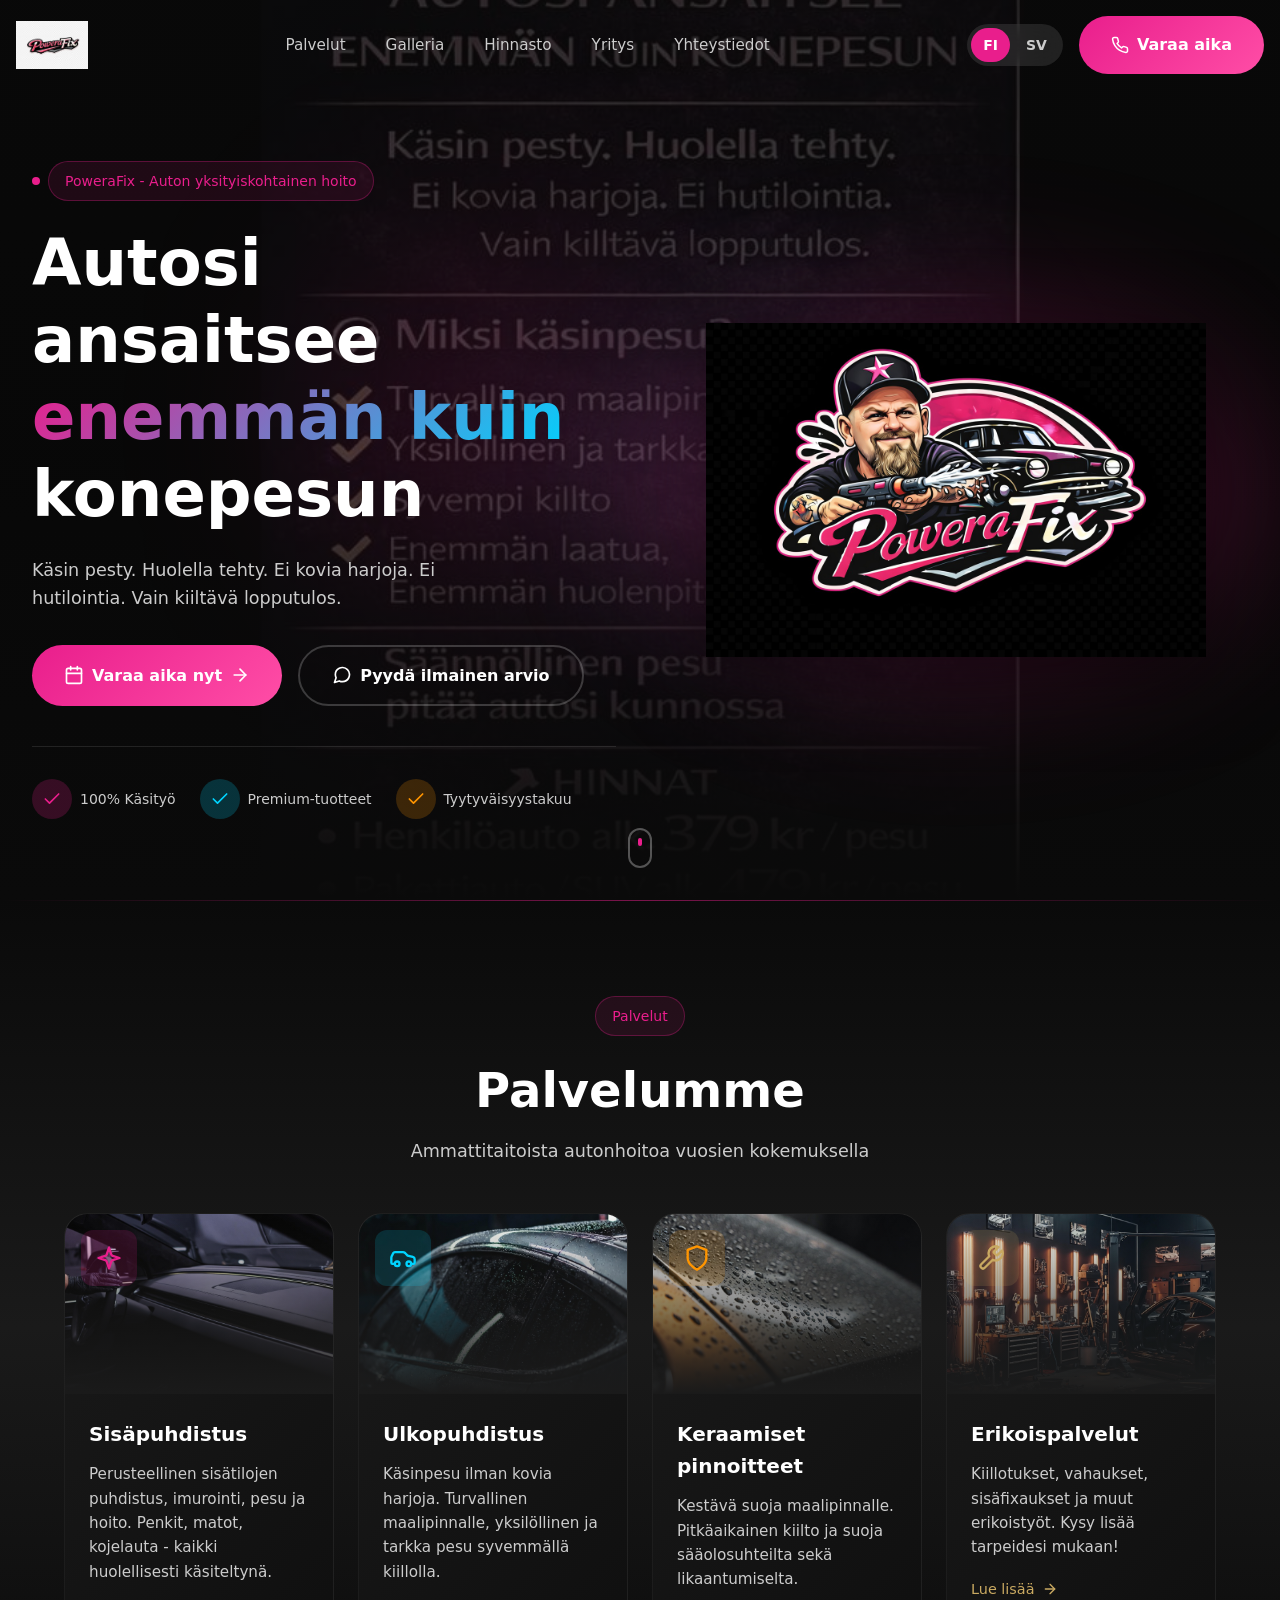
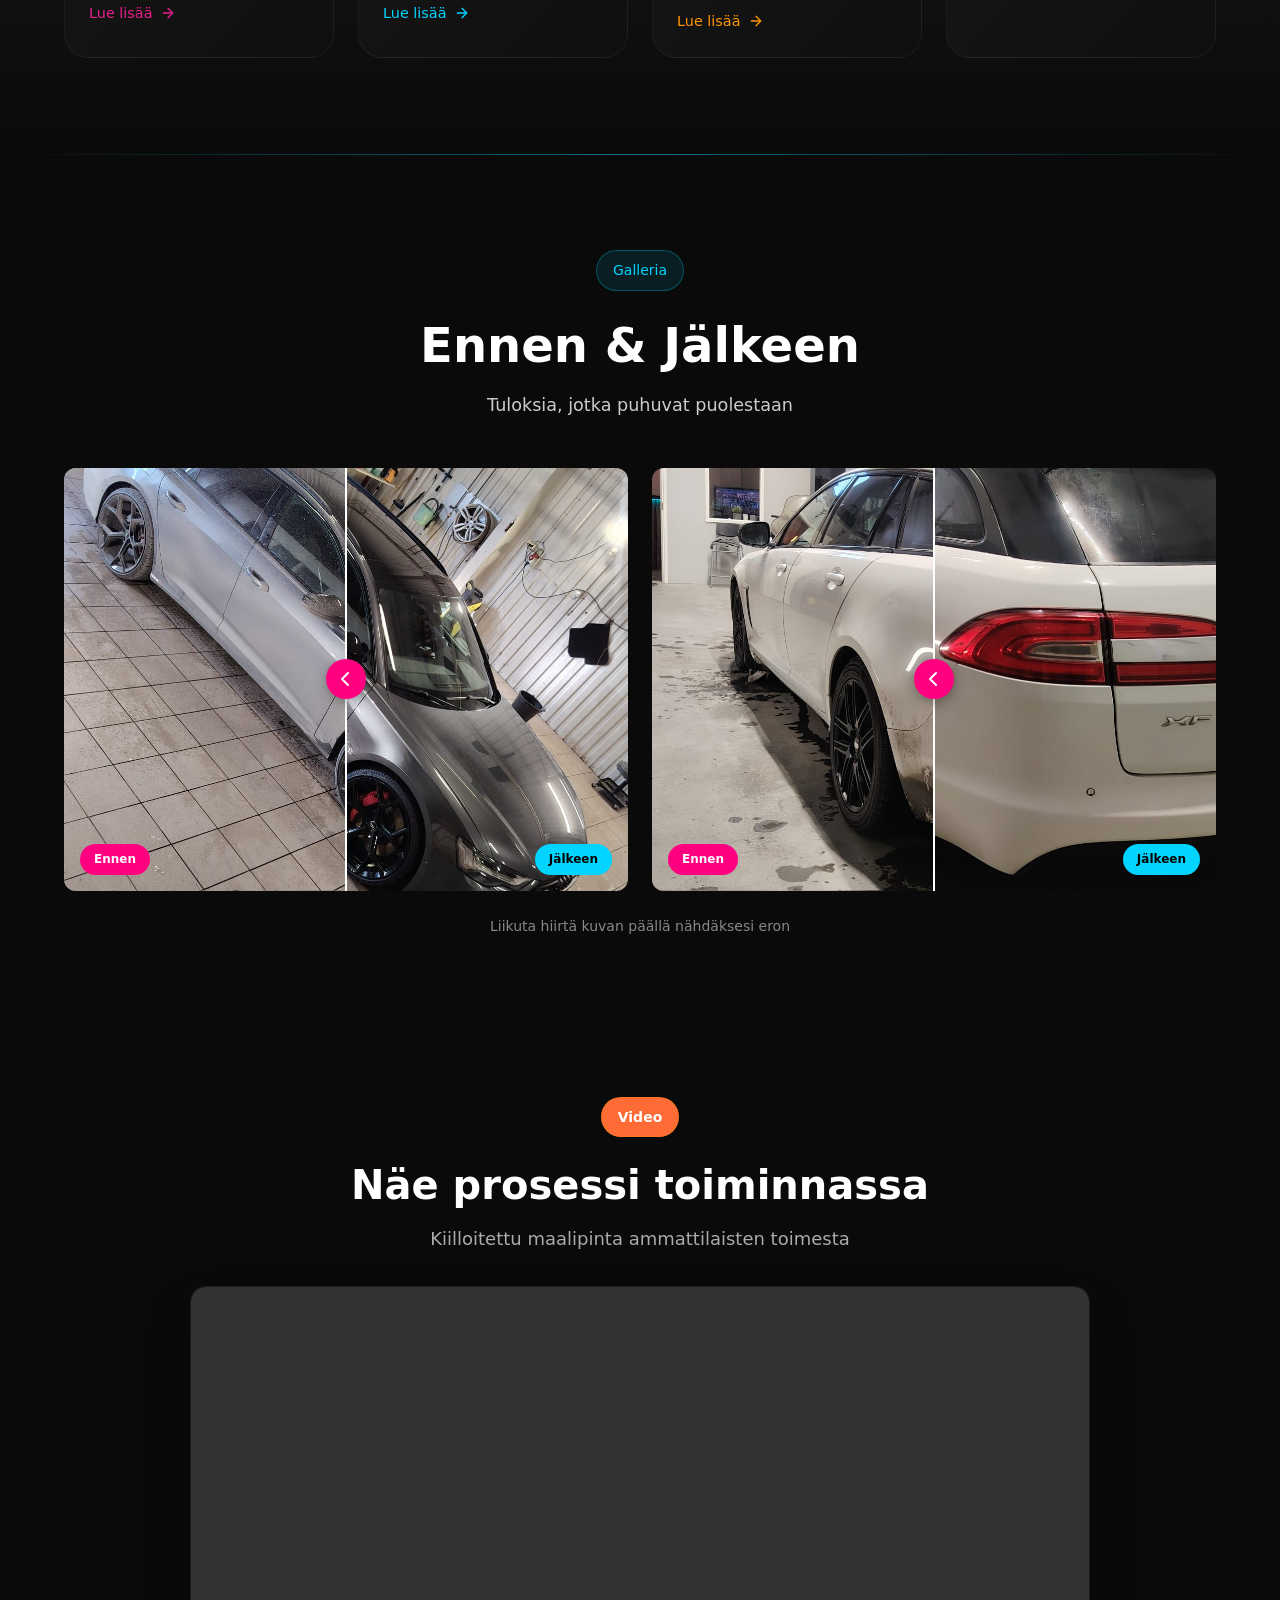
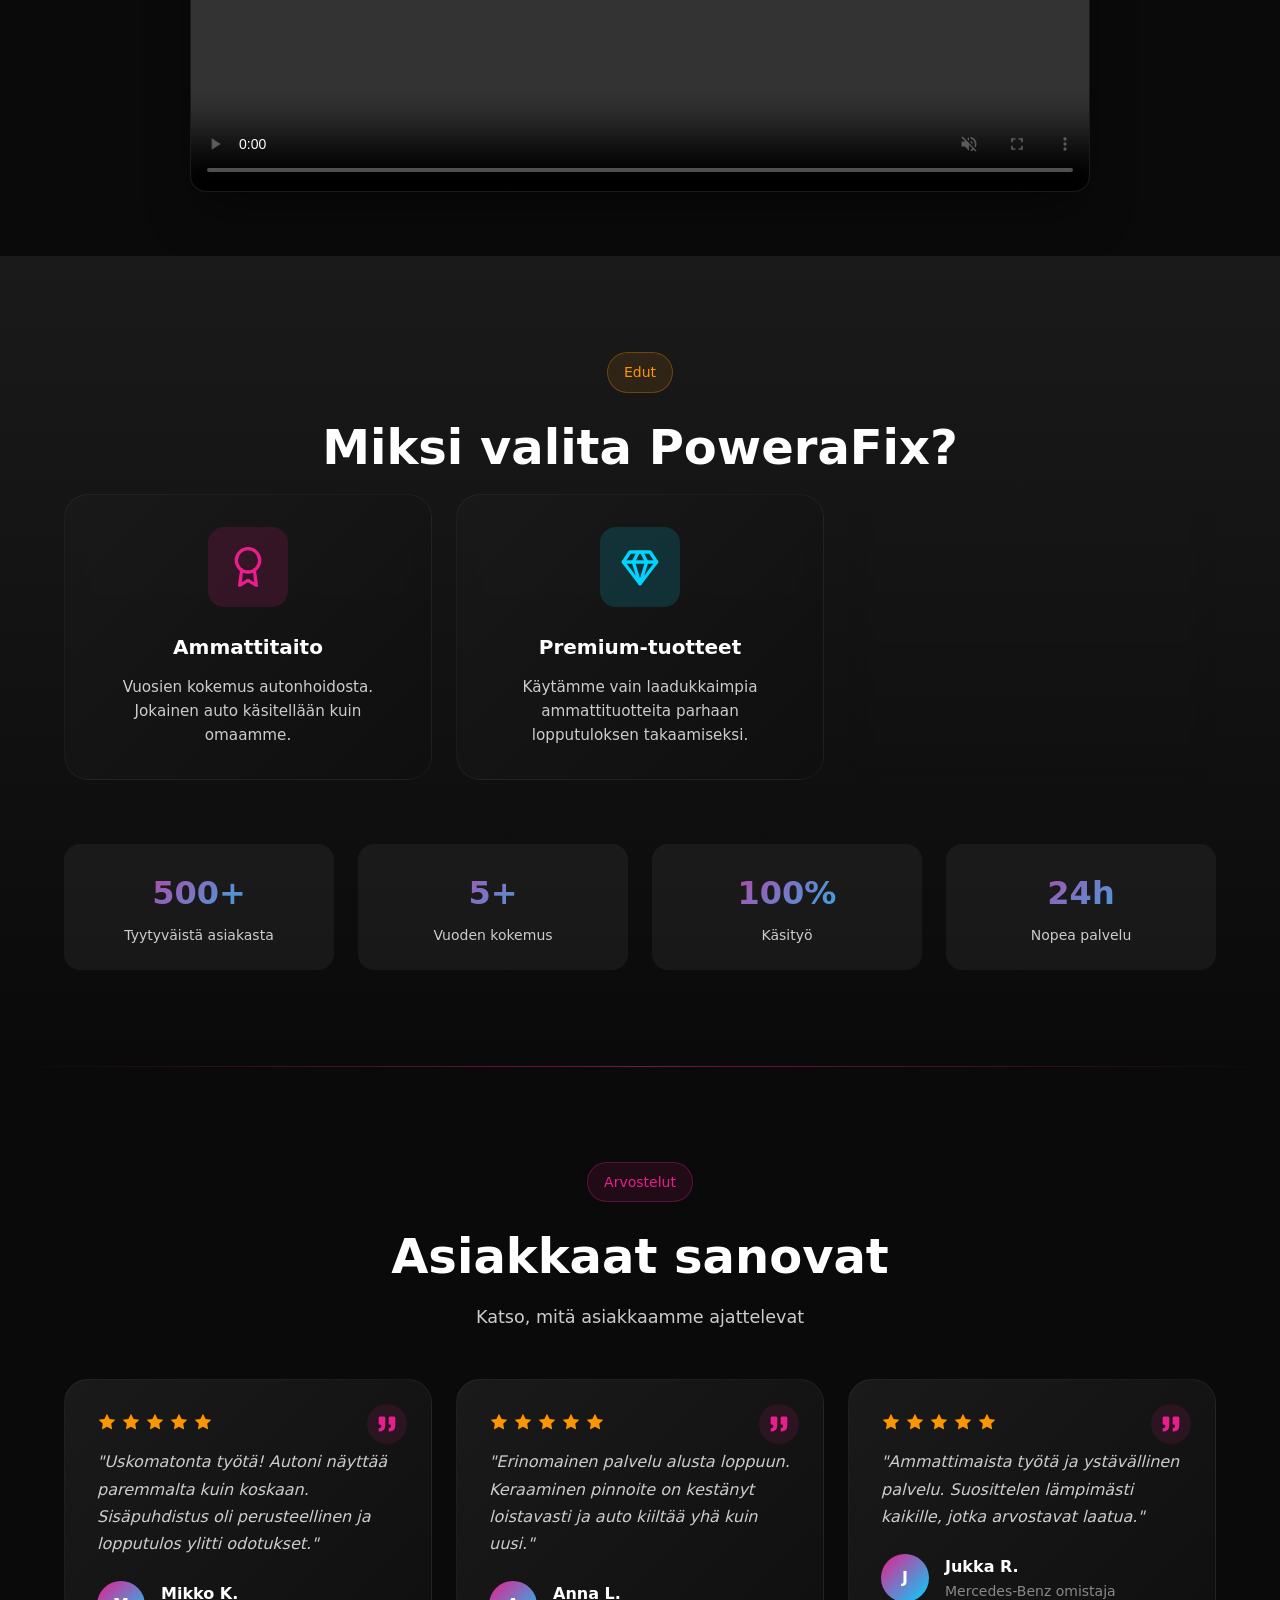
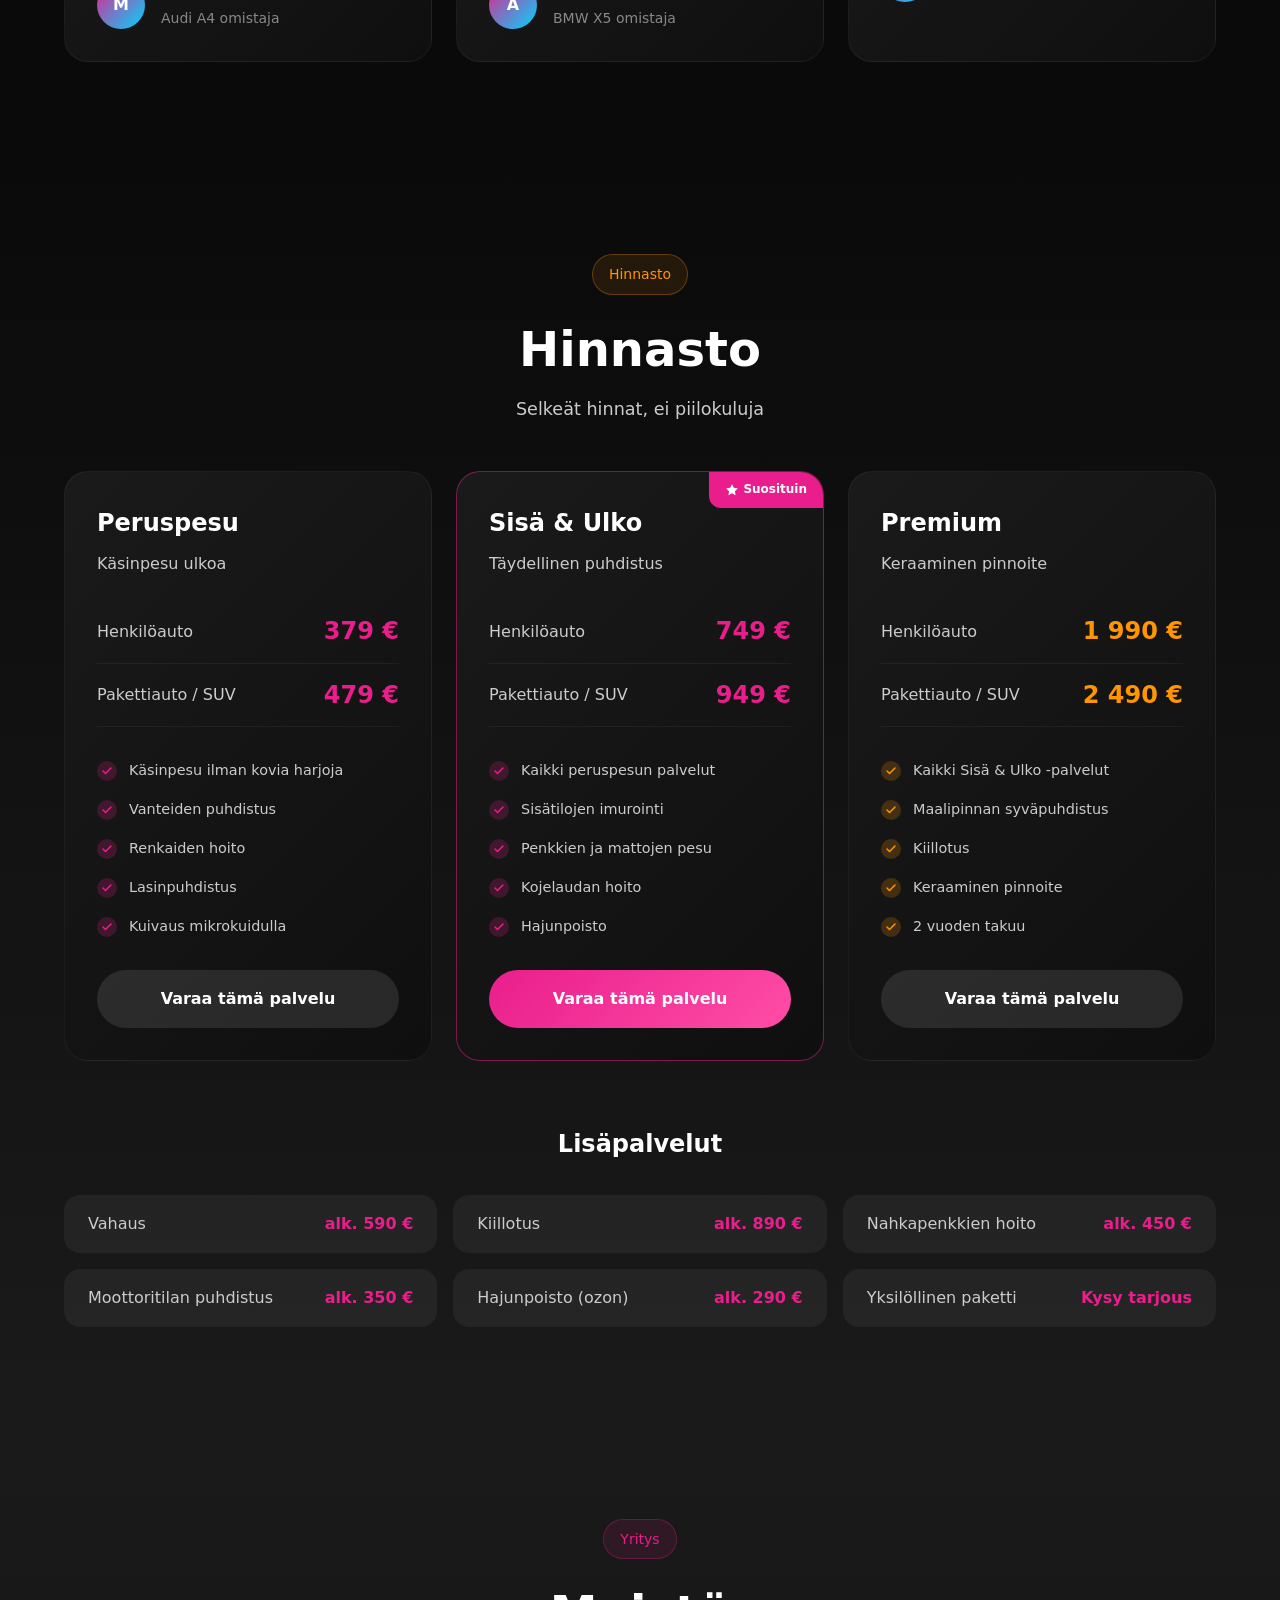
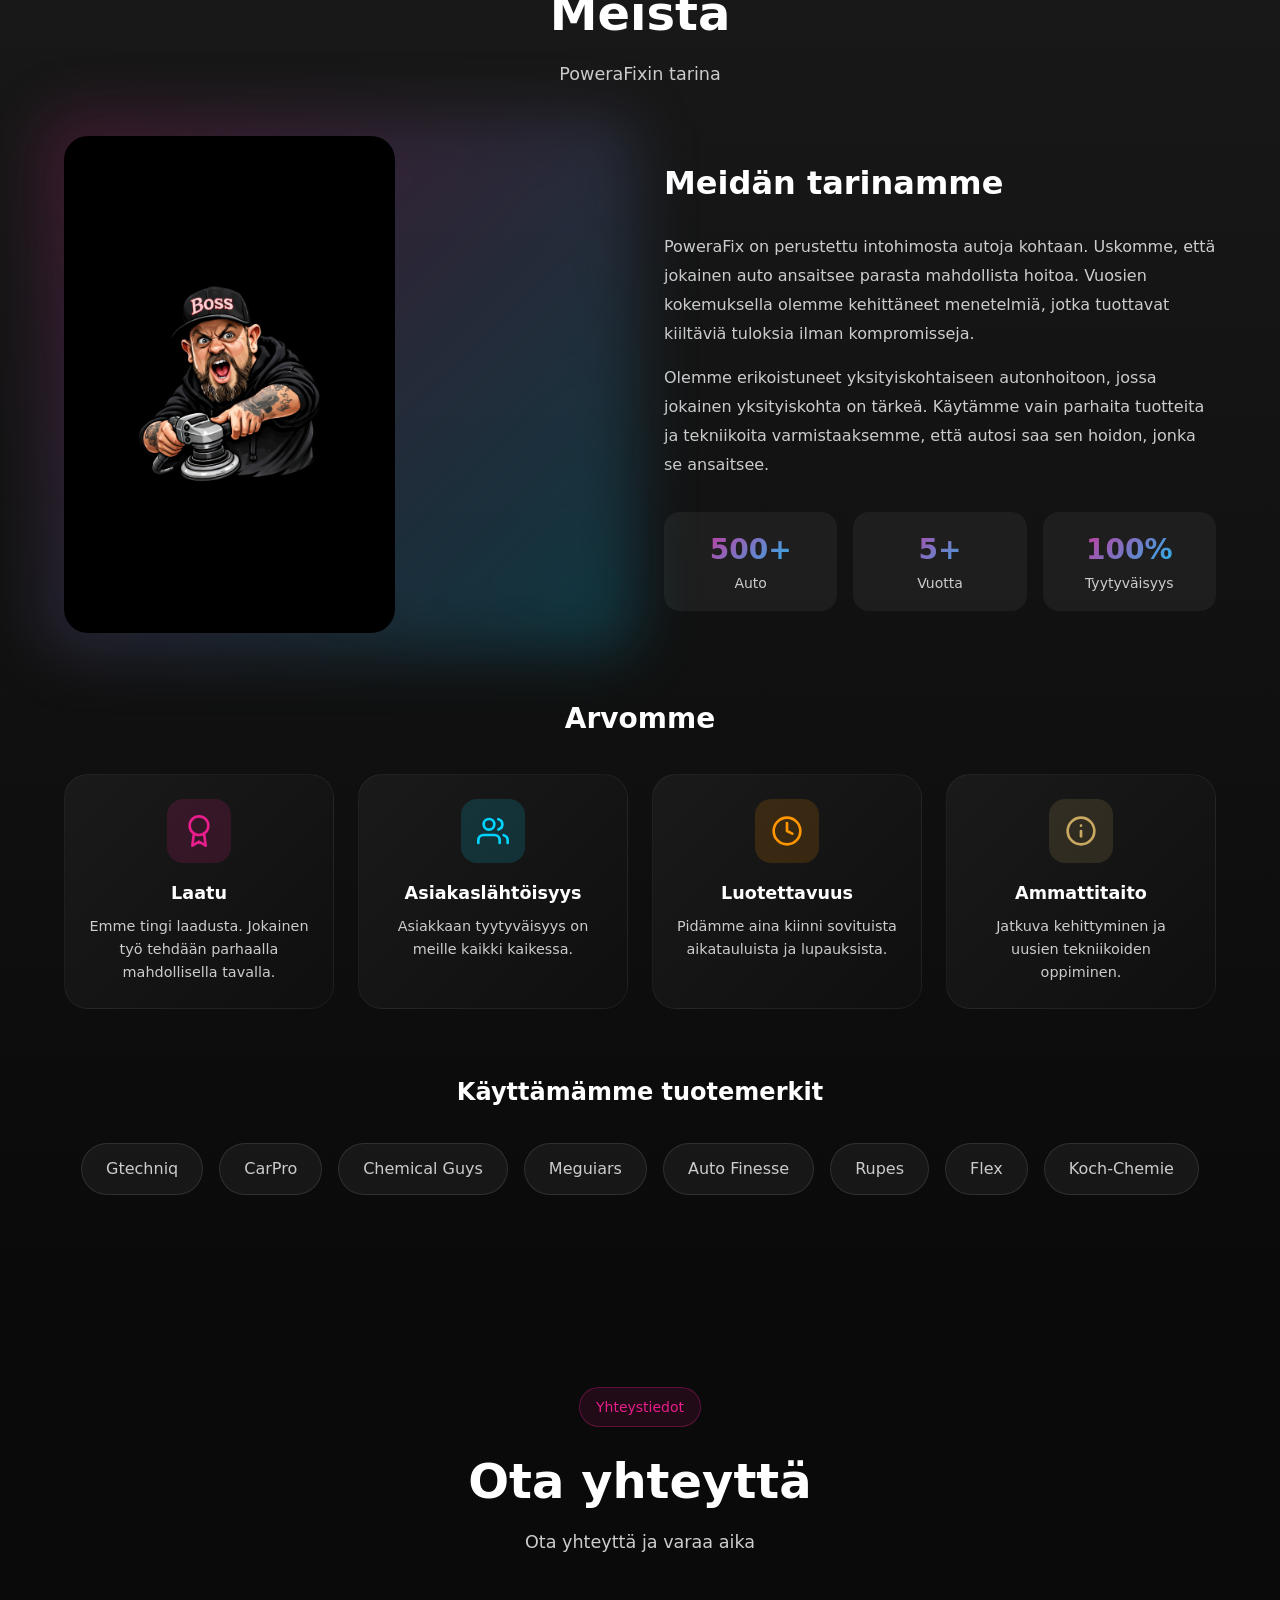
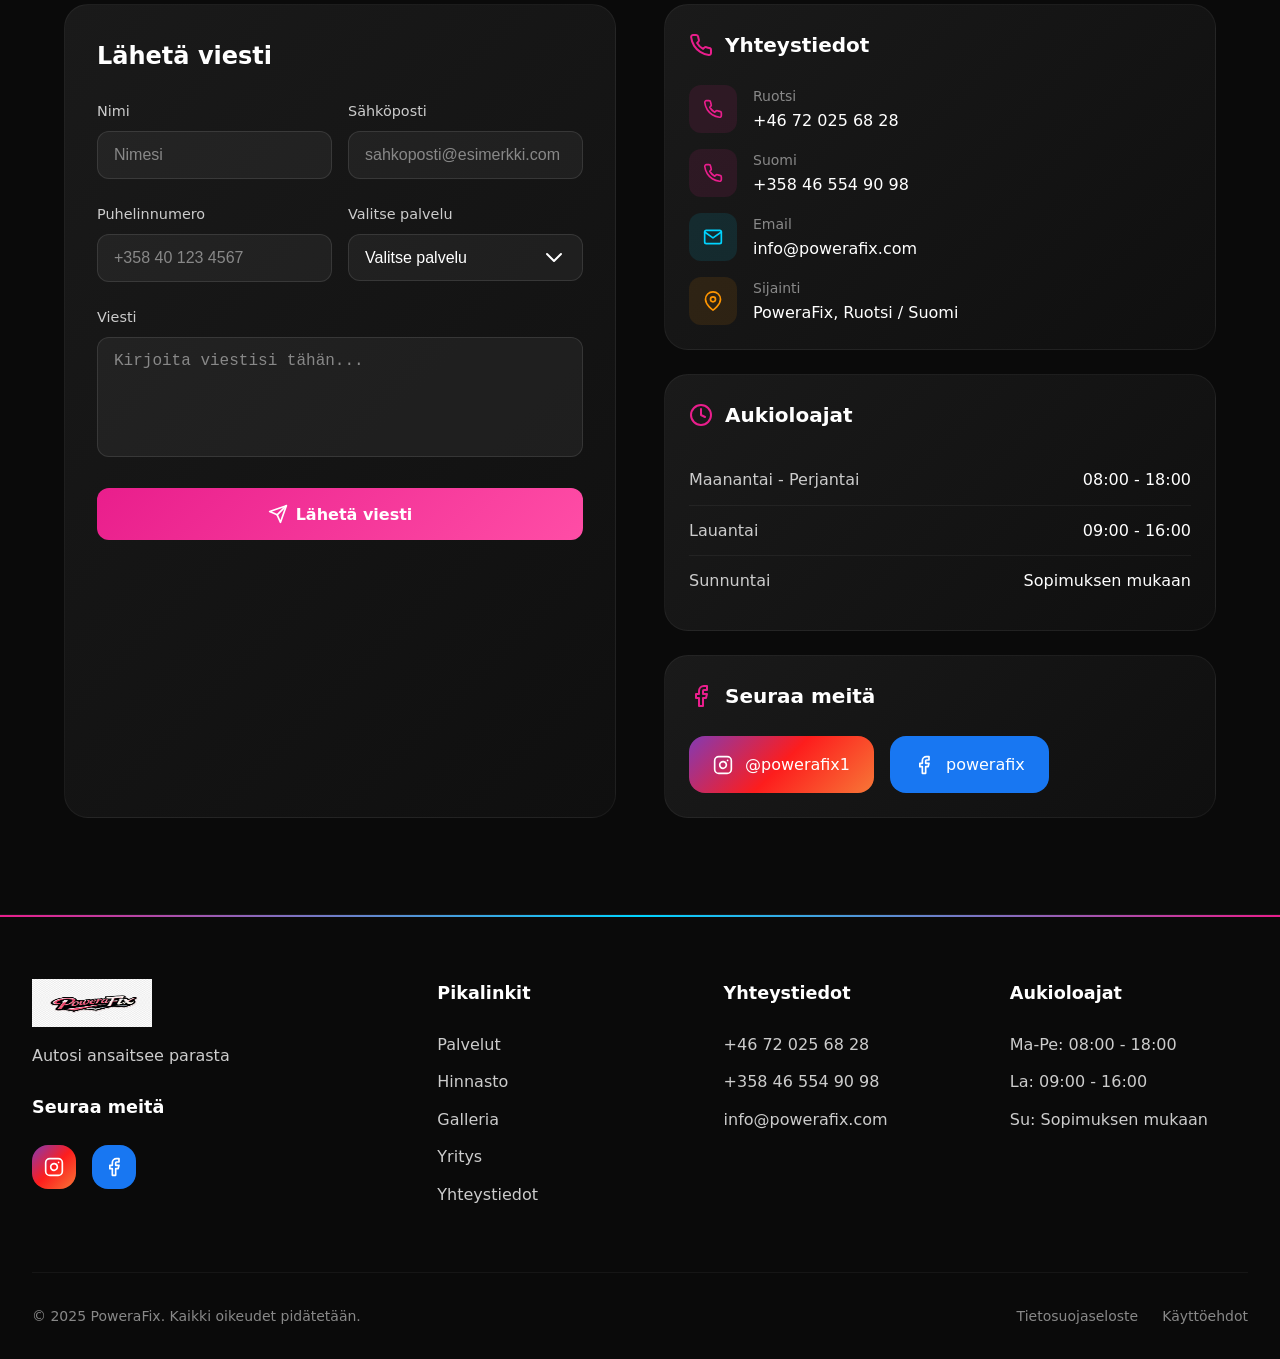
==== commit c41978b6: "sadasd" ====
--- a/index.html
+++ b/index.html
@@ -752,7 +752,7 @@
                     </div>
                 </div>
                 
-                <!-- Values -->
+                <!-- Valuesfff -->
                 <div class="values">
                     <h3 class="values-title">Arvomme</h3>
                     <div class="grid-4">
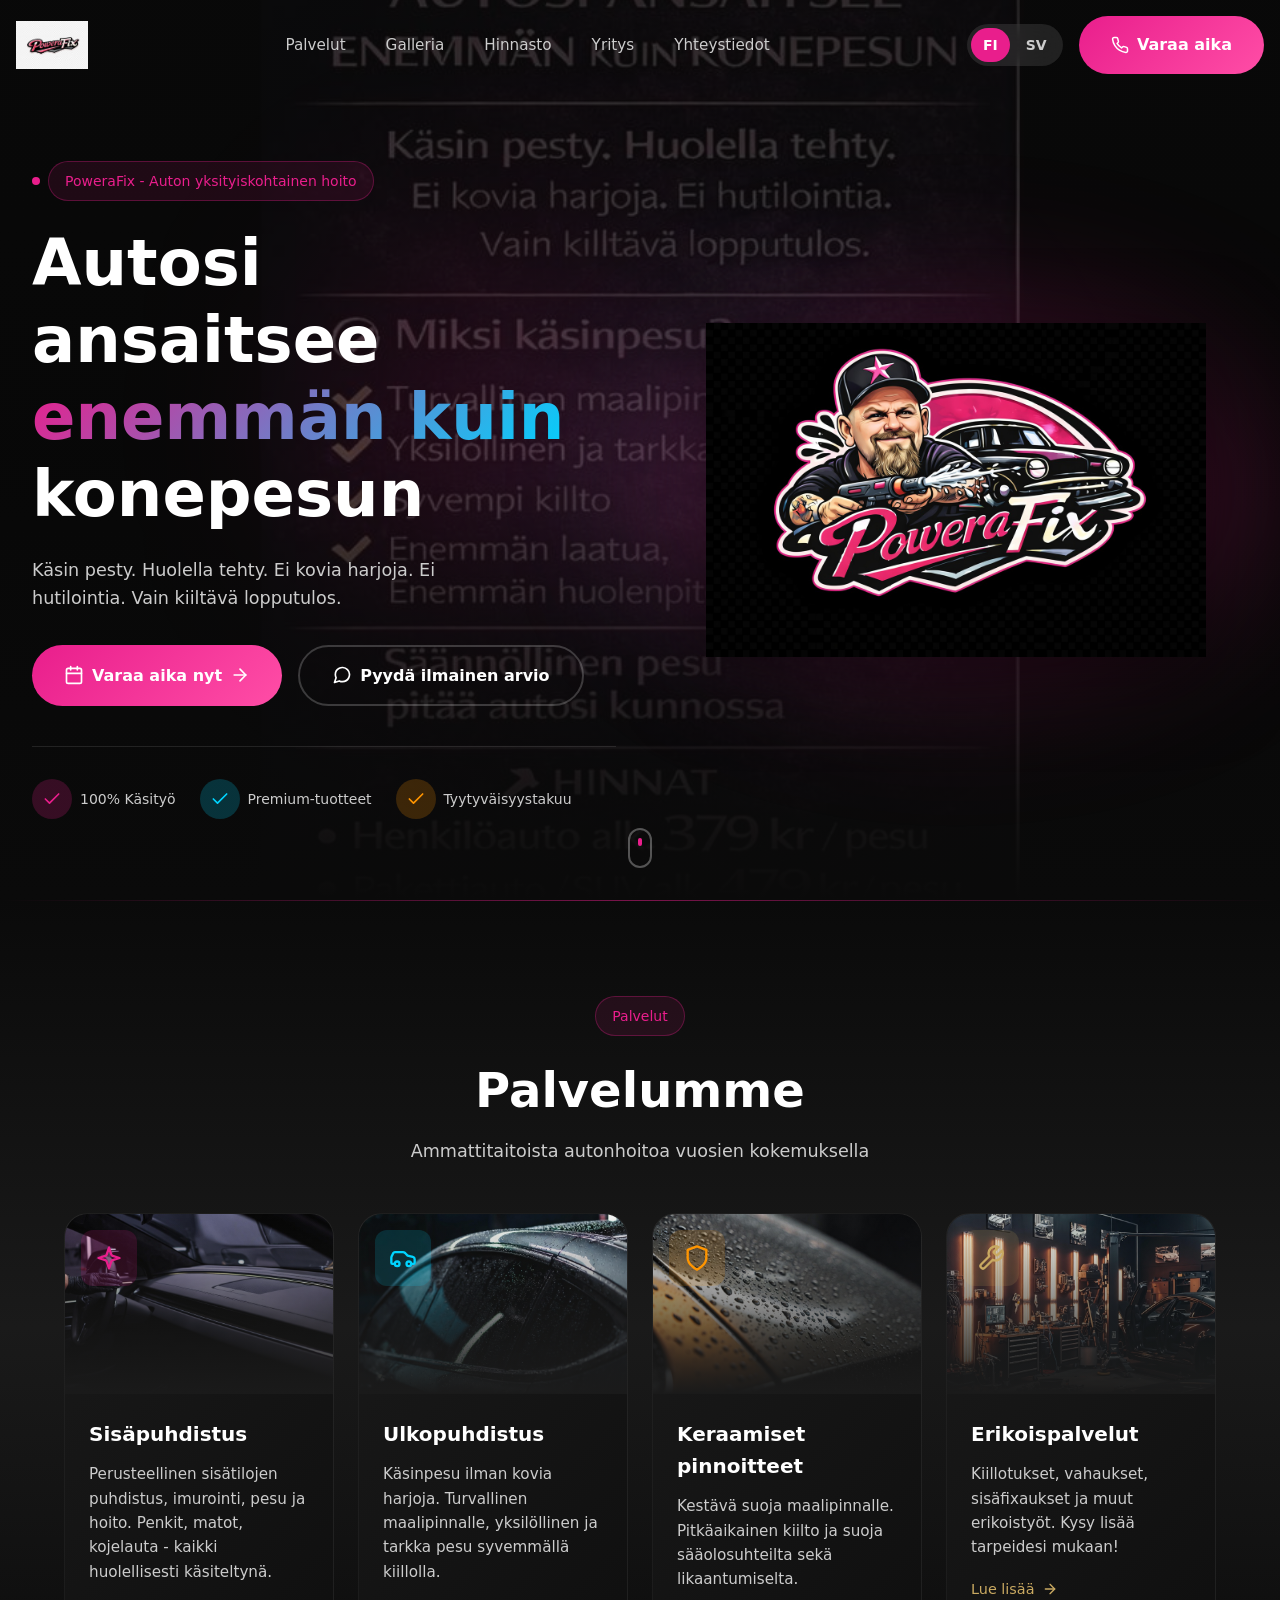
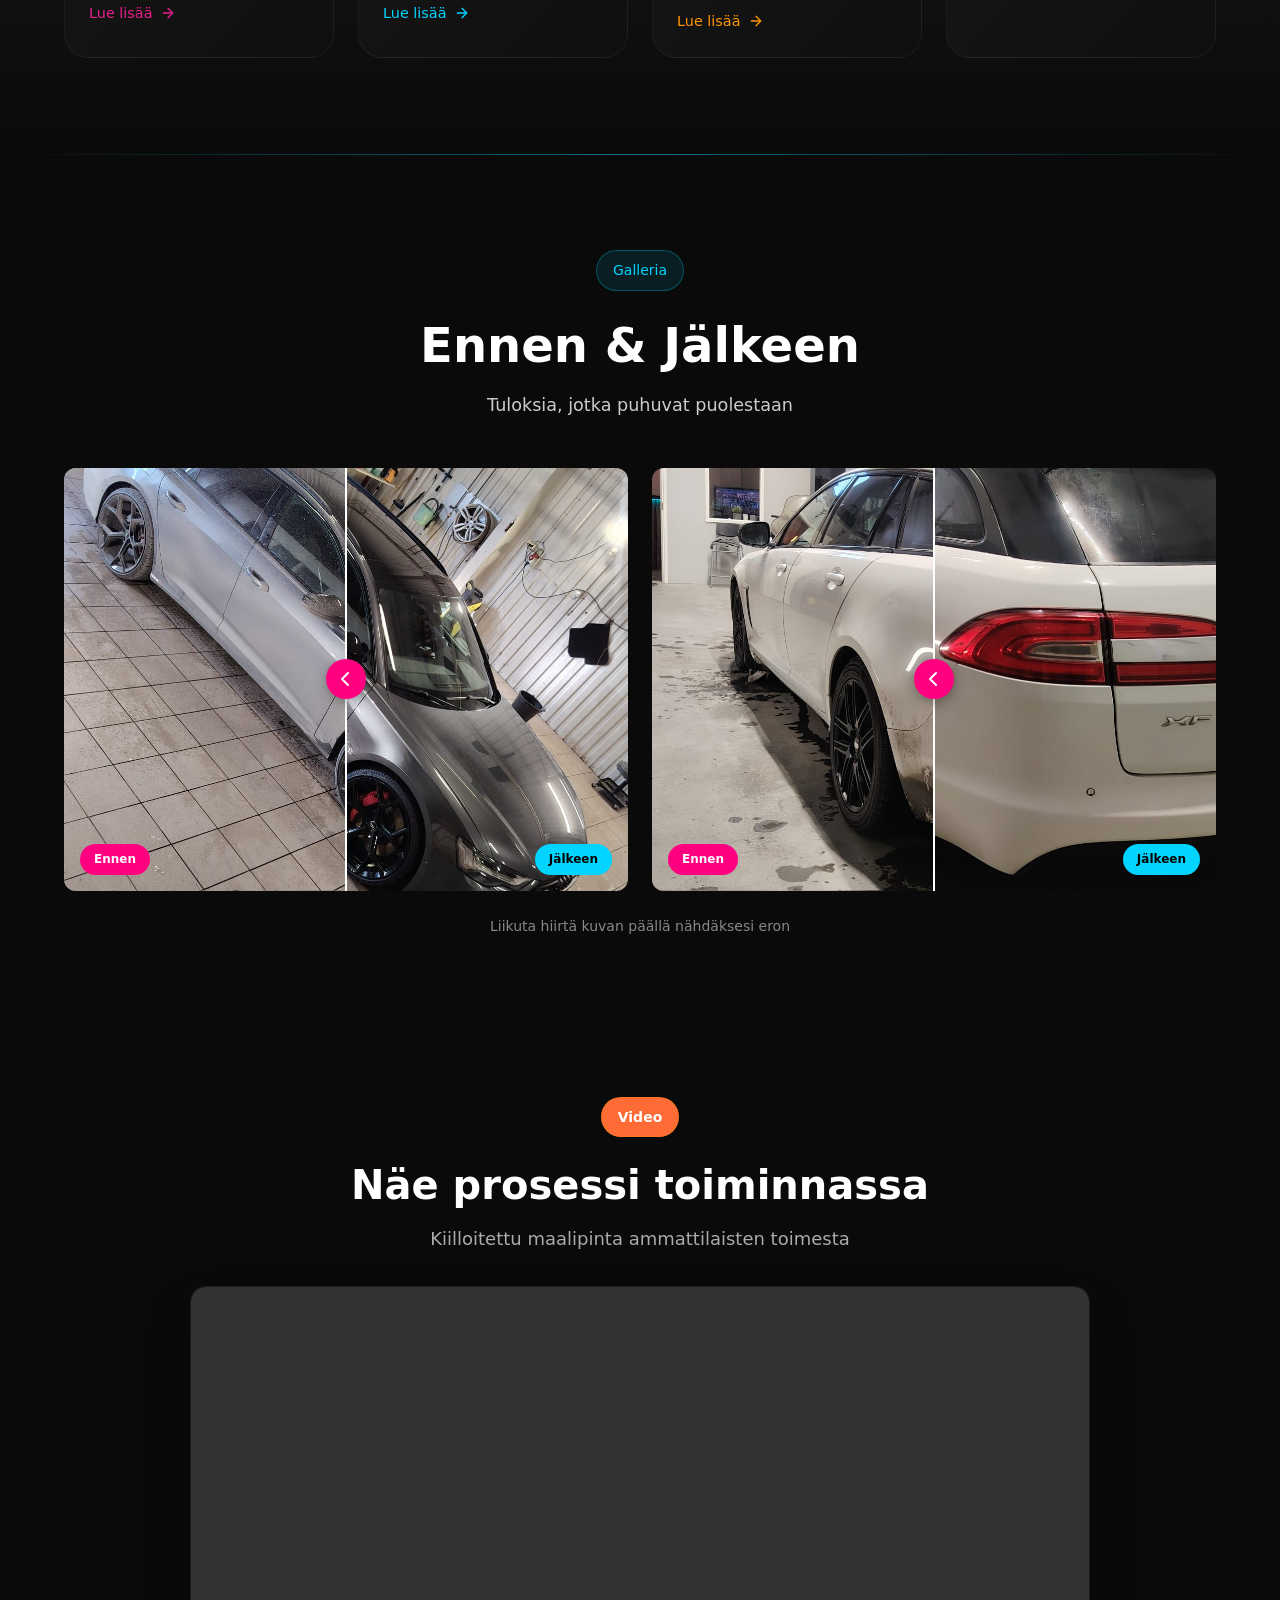
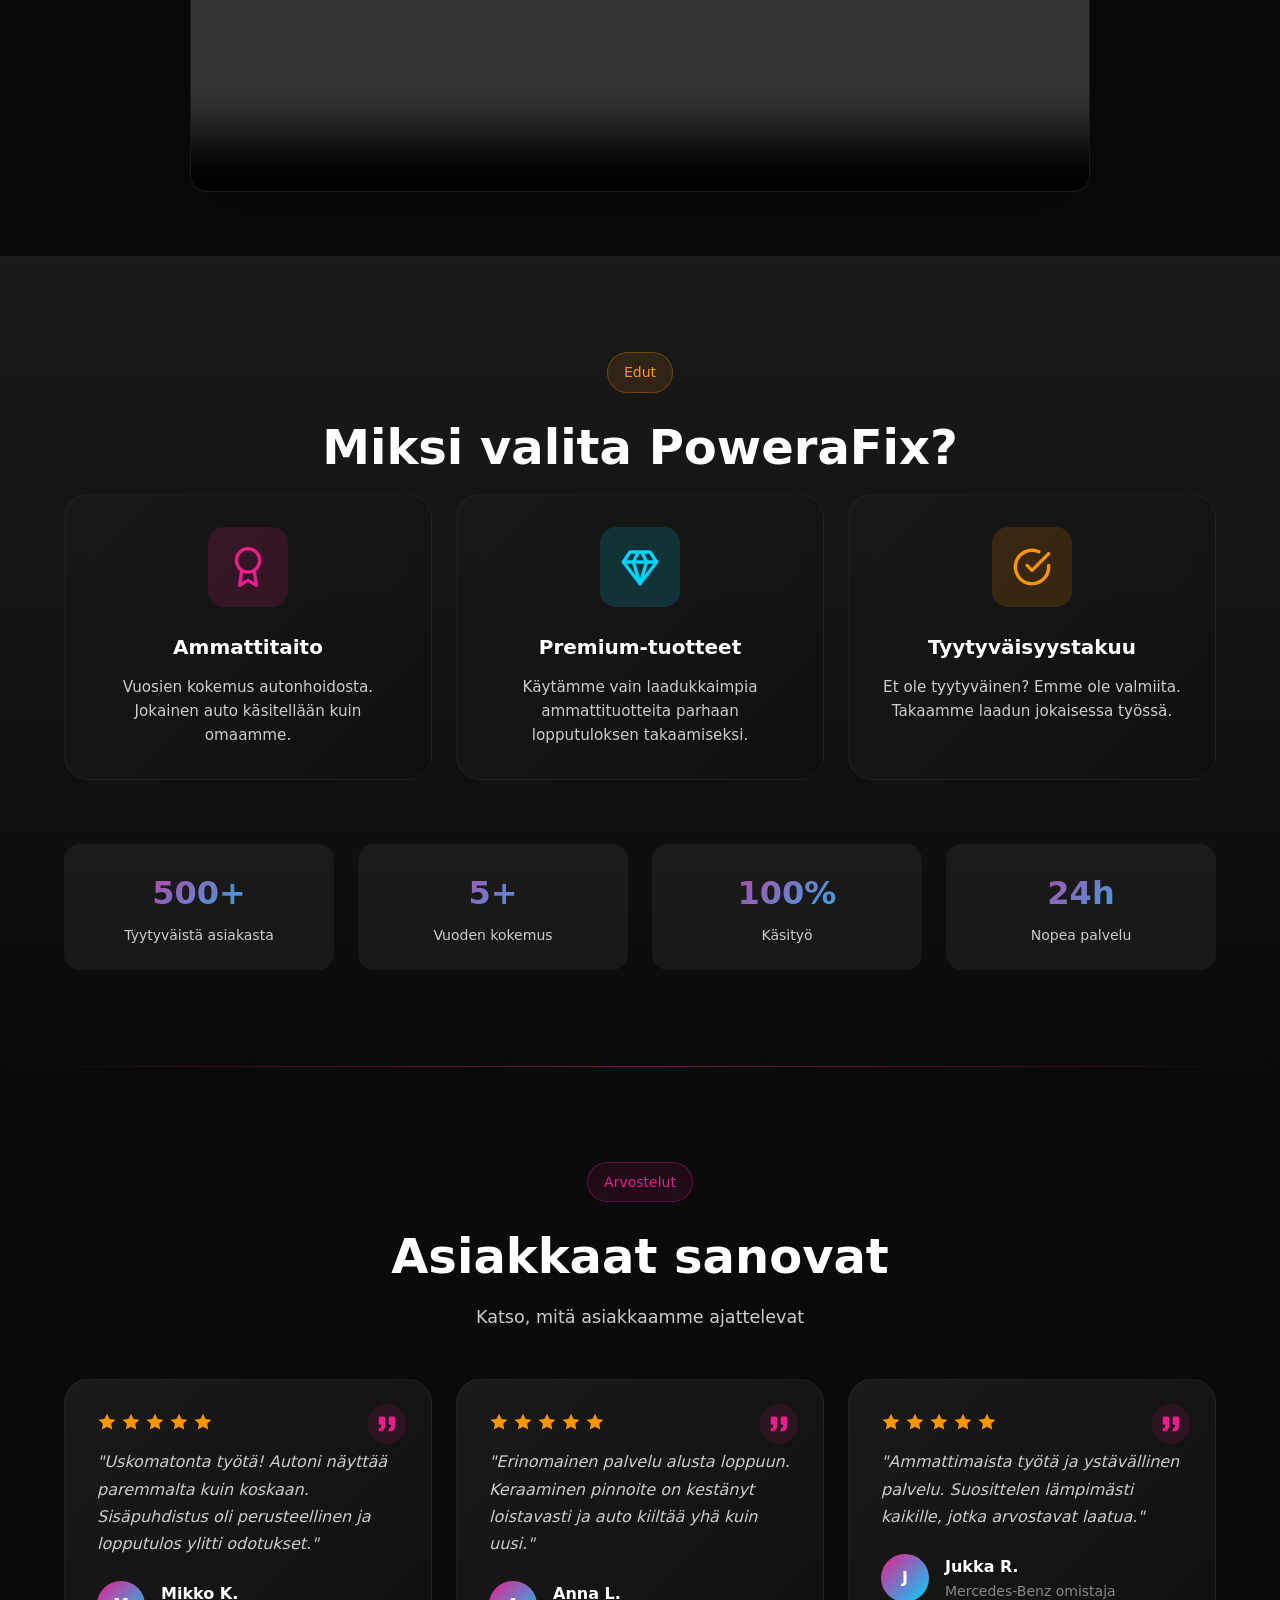
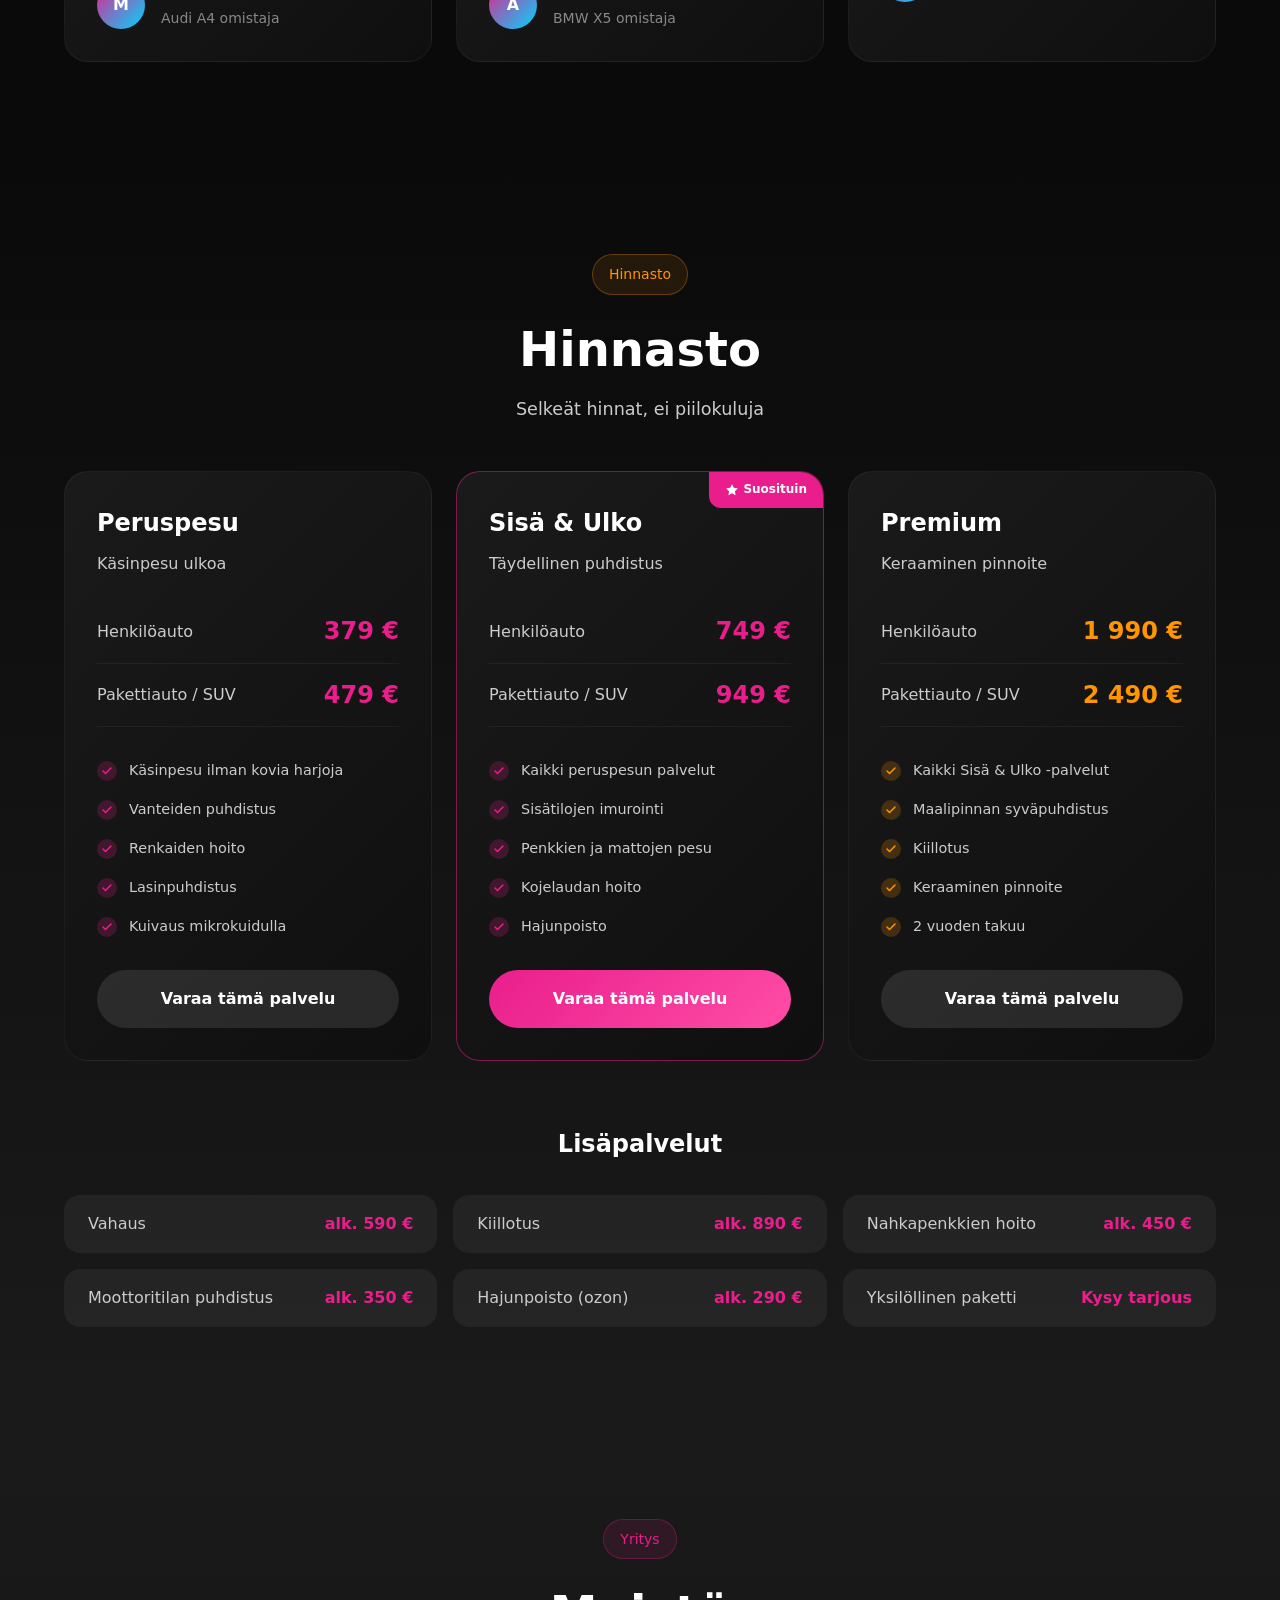
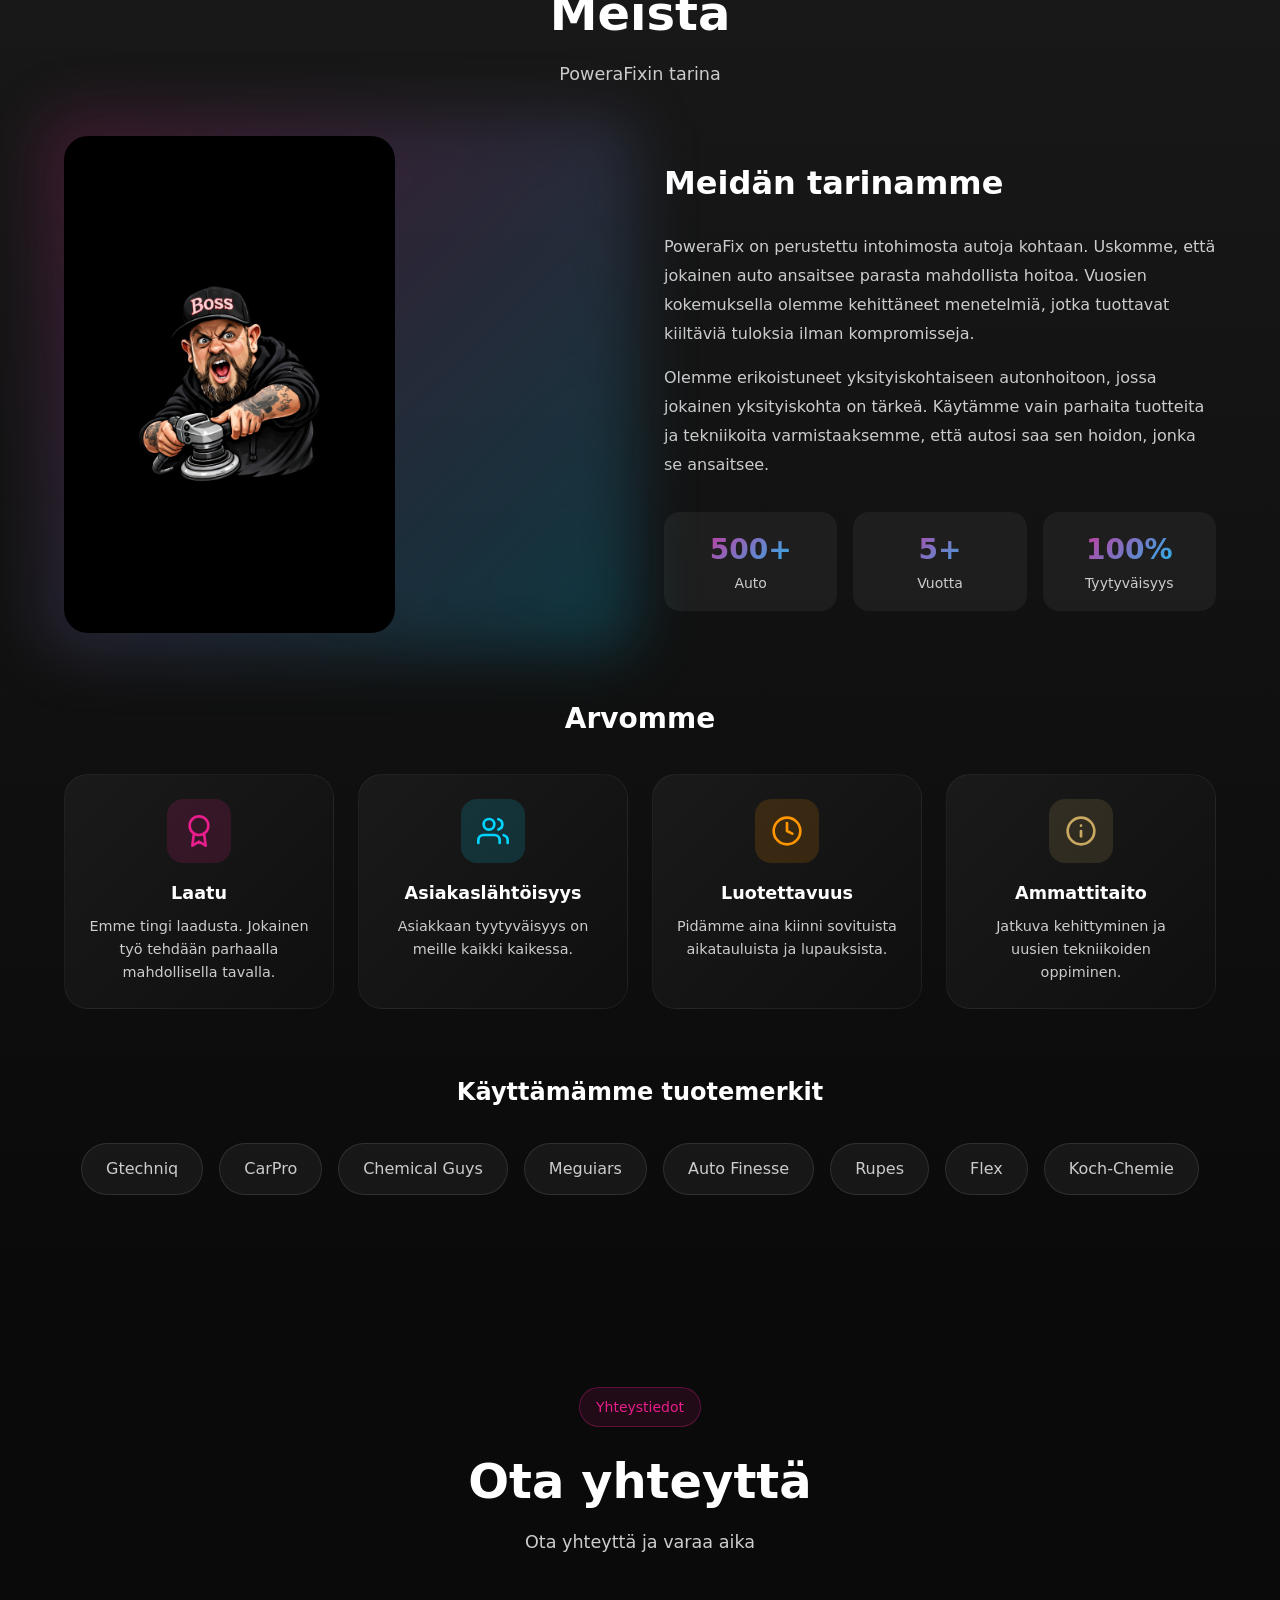
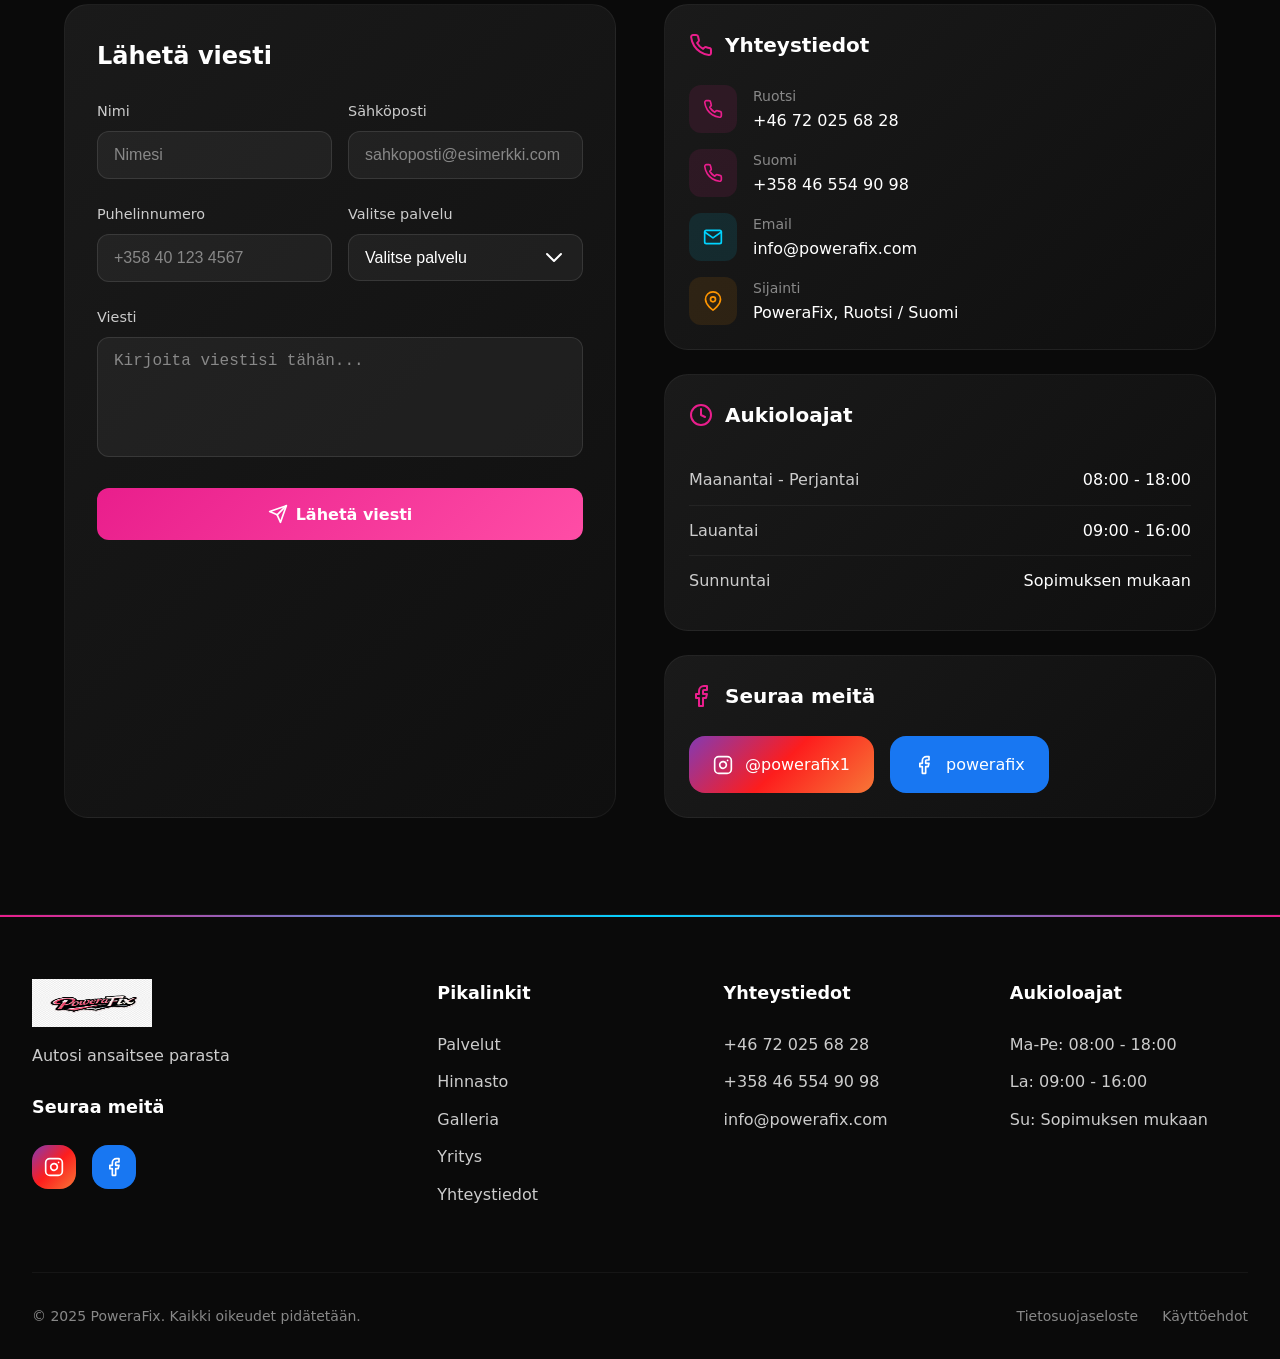
==== commit 08bd6764: "sadasd" ====
--- a/index.html
+++ b/index.html
@@ -752,7 +752,7 @@
                     </div>
                 </div>
                 
-                <!-- Valuesfff -->
+                <!-- Valuesddsafff -->
                 <div class="values">
                     <h3 class="values-title">Arvomme</h3>
                     <div class="grid-4">
